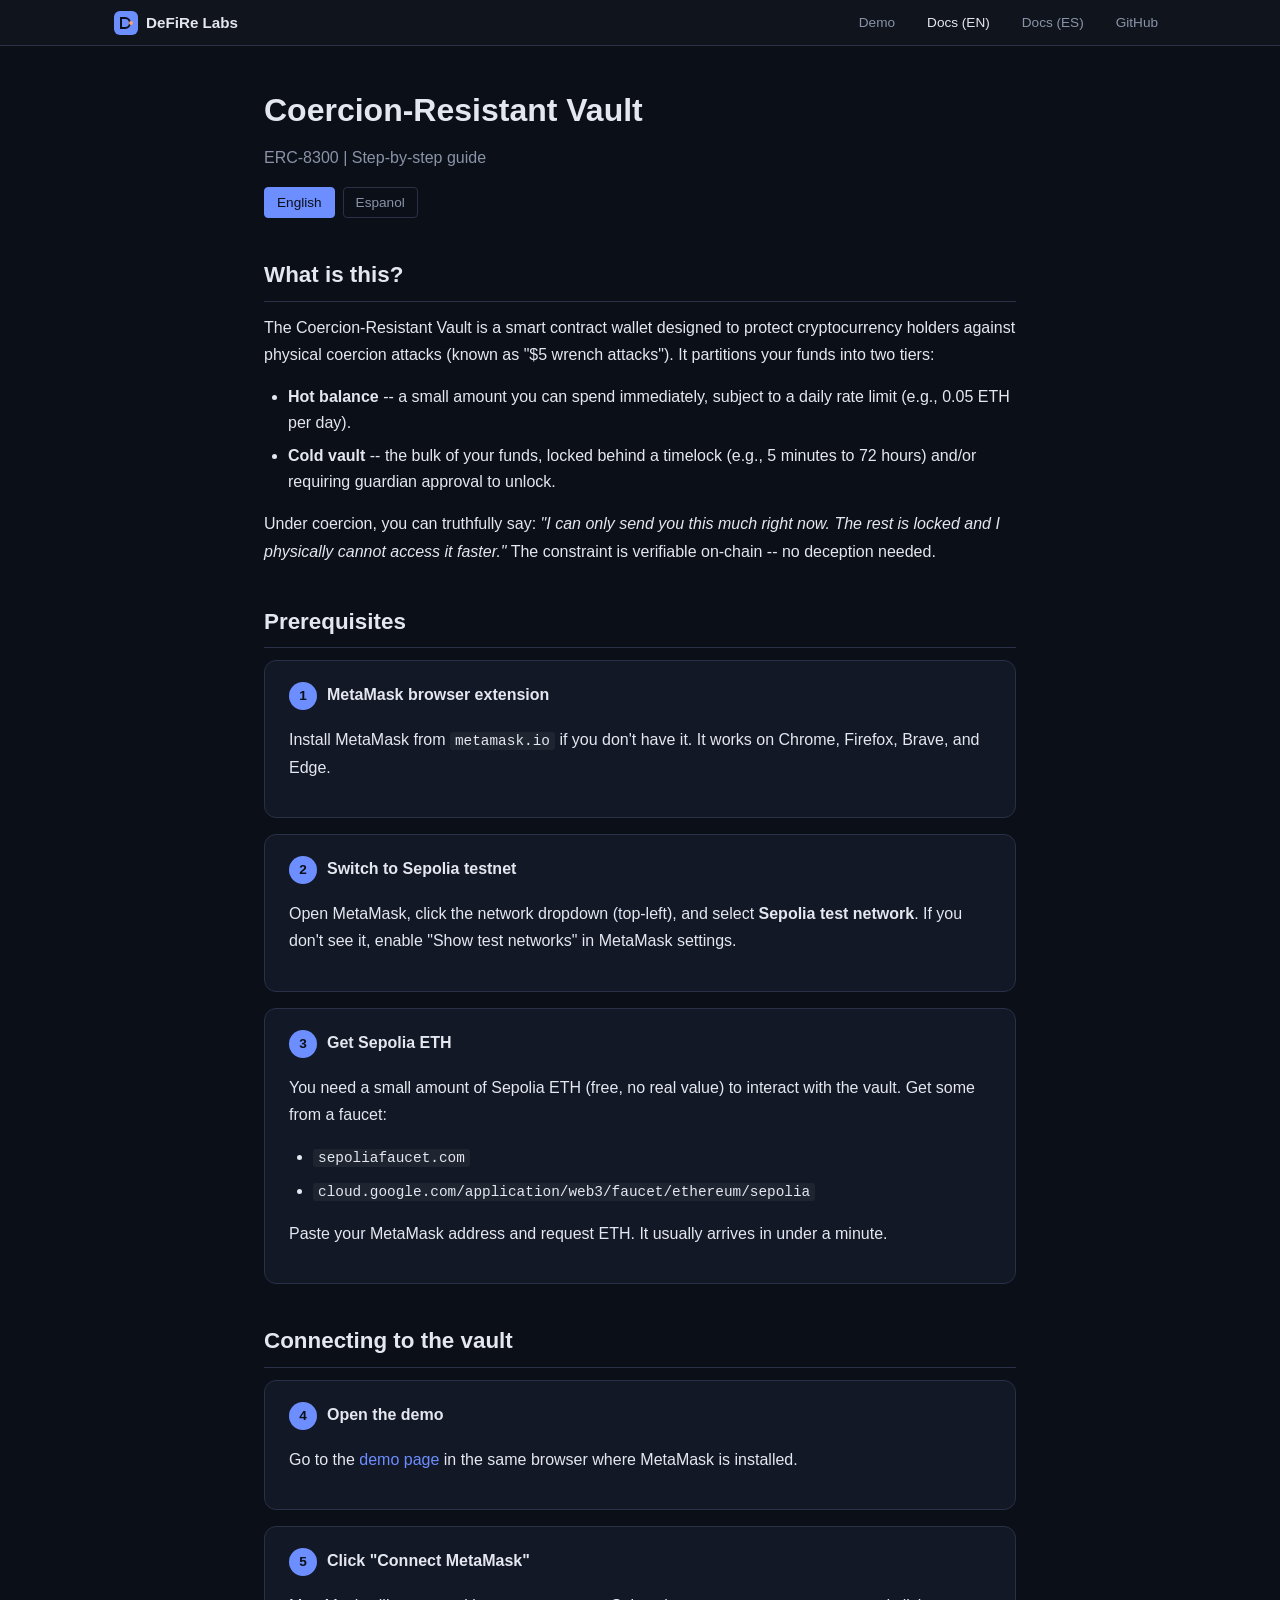
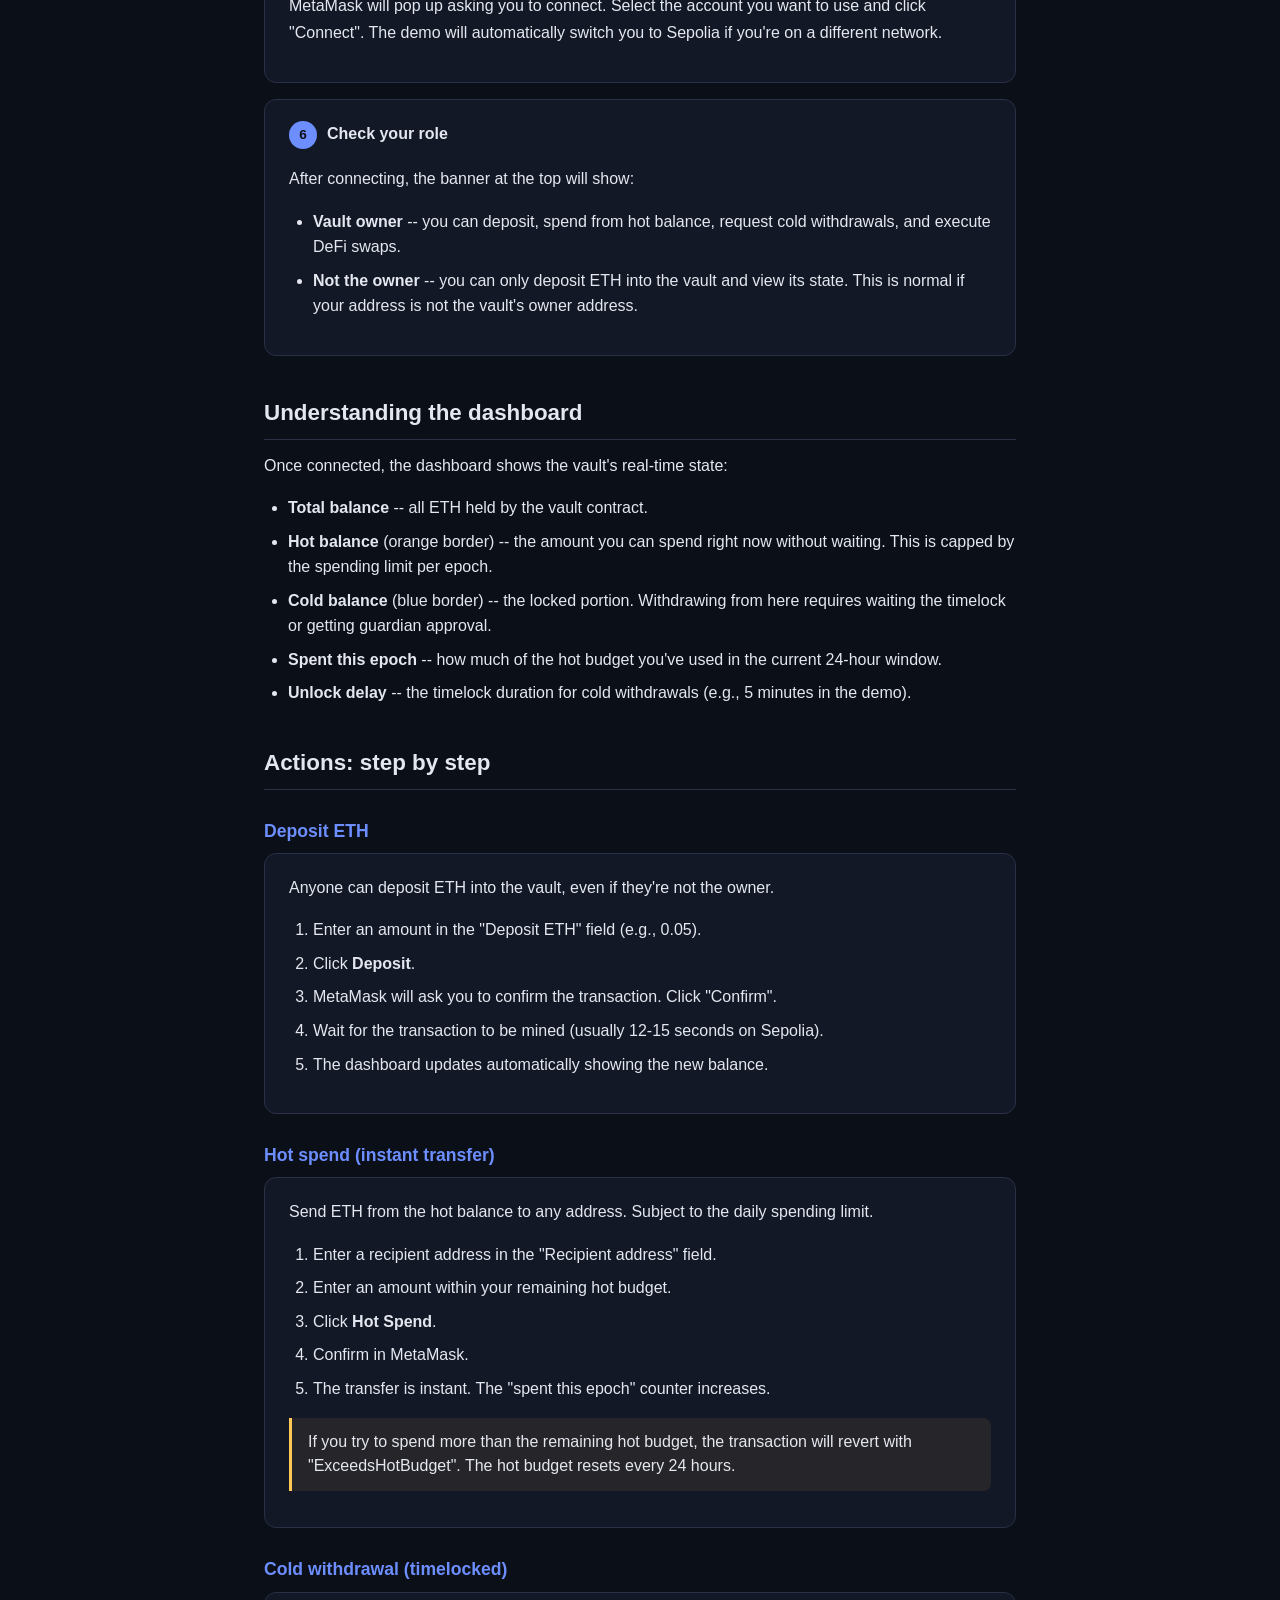
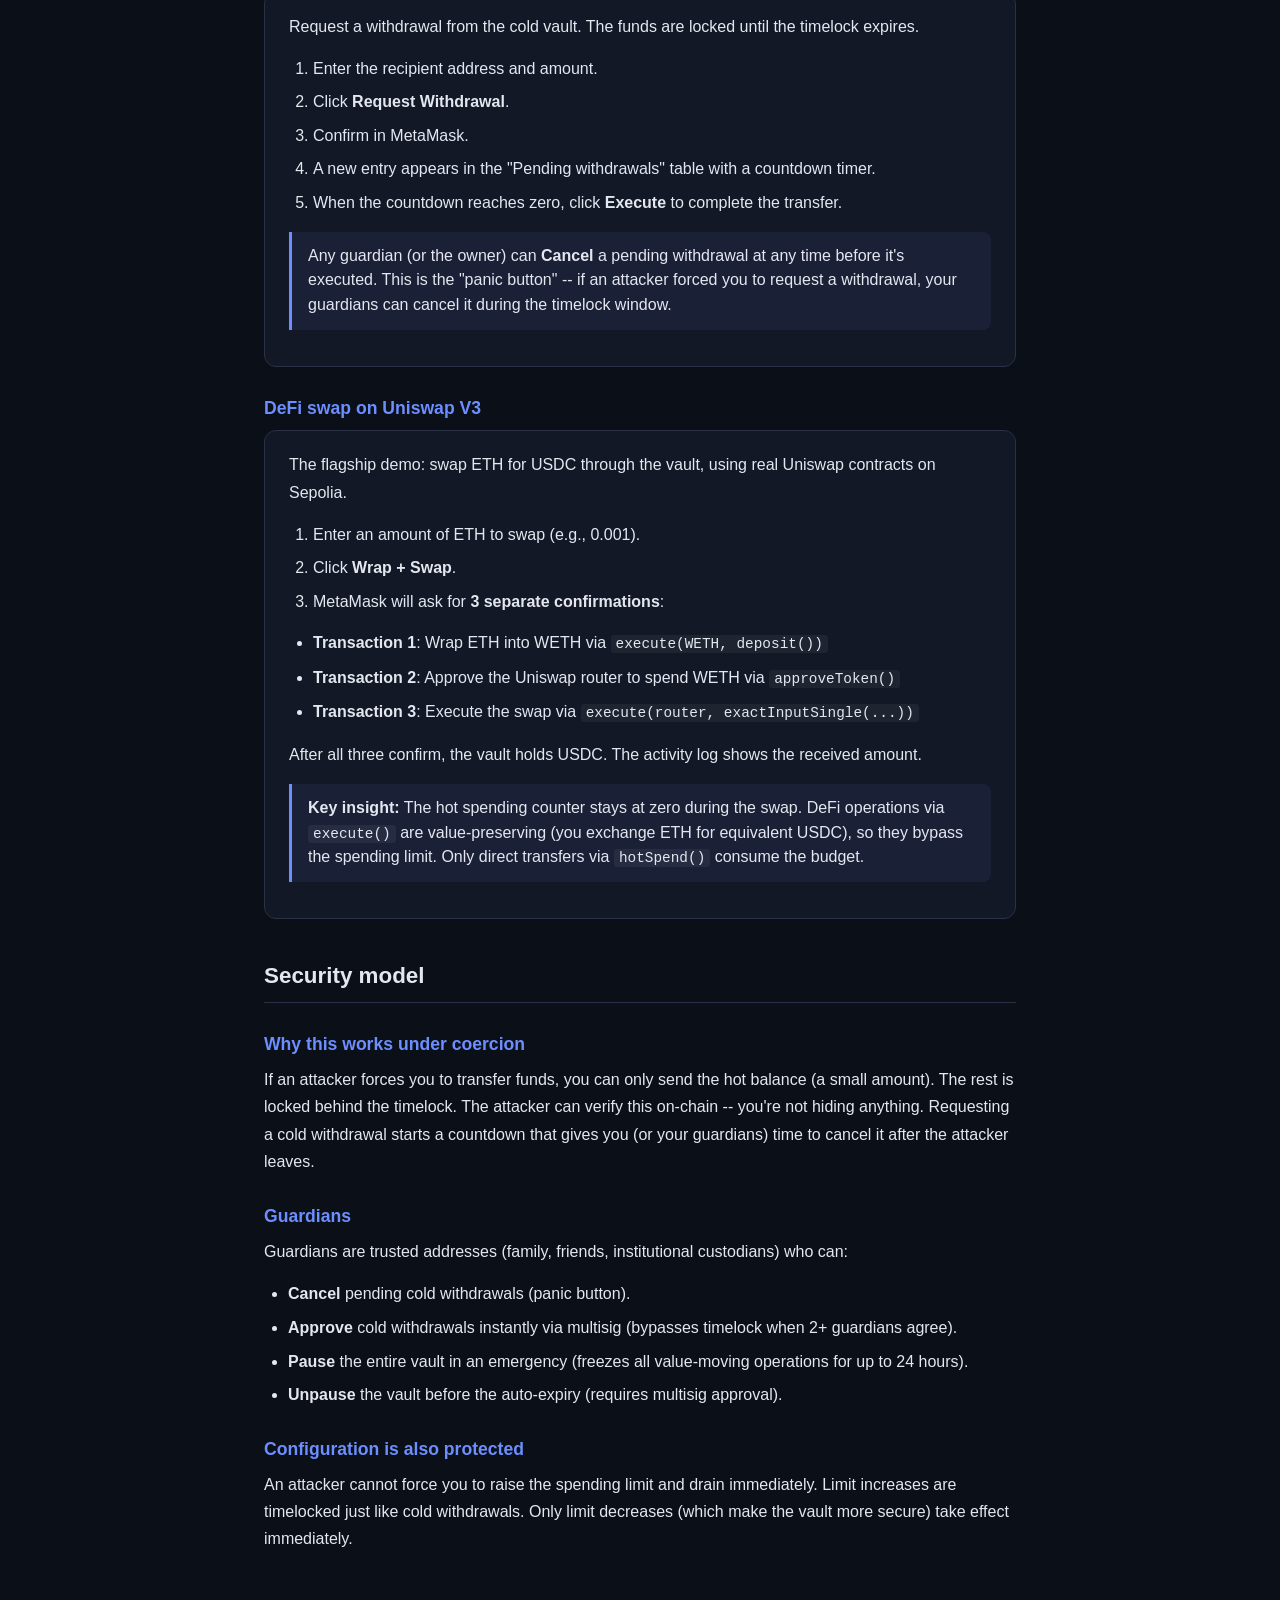
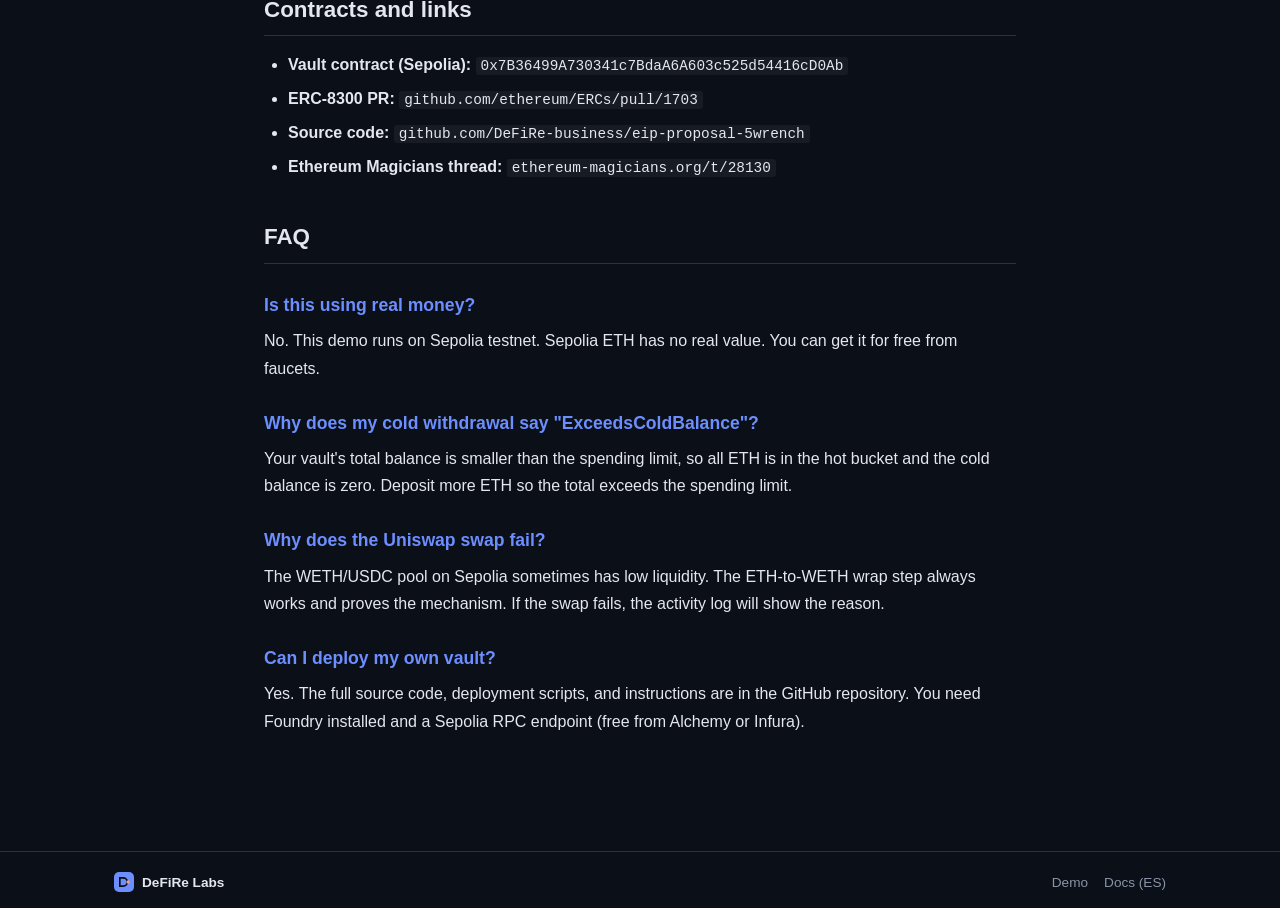
==== demo/docs-en.html @ f51c4701 "feat: add DeFiRe Labs branding + bilingual docs (EN/ES) - DeFiRe Labs topbar with logo and link to d" ====
<!DOCTYPE html>
<html lang="en">
<head>
  <meta charset="UTF-8" />
  <meta name="viewport" content="width=device-width, initial-scale=1.0" />
  <title>Documentation — Coercion-Resistant Vault — DeFiRe Labs</title>
  <link rel="stylesheet" href="styles.css" />
</head>
<body>

  <div class="topbar">
    <div class="container topbar-inner">
      <a href="https://defire.business/" target="_blank" rel="noopener" class="brand">
        <svg width="24" height="24" viewBox="0 0 24 24" fill="none" xmlns="http://www.w3.org/2000/svg">
          <rect width="24" height="24" rx="6" fill="#6c8eff"/>
          <path d="M7 7h4a5 5 0 0 1 0 10H7V7z" stroke="#0b0f17" stroke-width="2" fill="none"/>
          <circle cx="17" cy="12" r="2" fill="#ff9f6b"/>
        </svg>
        <span>DeFiRe Labs</span>
      </a>
      <nav class="topbar-nav">
        <a href="index.html">Demo</a>
        <a href="docs-en.html" style="color: var(--text);">Docs (EN)</a>
        <a href="docs-es.html">Docs (ES)</a>
        <a href="https://github.com/DeFiRe-business/eip-proposal-5wrench" target="_blank" rel="noopener">GitHub</a>
      </nav>
    </div>
  </div>

  <div class="docs-content">

    <h1>Coercion-Resistant Vault</h1>
    <p class="muted">ERC-8300 | Step-by-step guide</p>
    <div class="lang-switch">
      <a href="docs-en.html" class="active">English</a>
      <a href="docs-es.html">Espanol</a>
    </div>

    <h2>What is this?</h2>
    <p>
      The Coercion-Resistant Vault is a smart contract wallet designed to protect
      cryptocurrency holders against physical coercion attacks (known as "$5 wrench
      attacks"). It partitions your funds into two tiers:
    </p>
    <ul>
      <li><strong>Hot balance</strong> -- a small amount you can spend immediately, subject to a daily rate limit (e.g., 0.05 ETH per day).</li>
      <li><strong>Cold vault</strong> -- the bulk of your funds, locked behind a timelock (e.g., 5 minutes to 72 hours) and/or requiring guardian approval to unlock.</li>
    </ul>
    <p>
      Under coercion, you can truthfully say: <em>"I can only send you this much right now.
      The rest is locked and I physically cannot access it faster."</em> The constraint
      is verifiable on-chain -- no deception needed.
    </p>

    <h2>Prerequisites</h2>
    <div class="step">
      <p><span class="step-number">1</span><strong>MetaMask browser extension</strong></p>
      <p>Install MetaMask from <code>metamask.io</code> if you don't have it. It works on Chrome, Firefox, Brave, and Edge.</p>
    </div>
    <div class="step">
      <p><span class="step-number">2</span><strong>Switch to Sepolia testnet</strong></p>
      <p>Open MetaMask, click the network dropdown (top-left), and select <strong>Sepolia test network</strong>. If you don't see it, enable "Show test networks" in MetaMask settings.</p>
    </div>
    <div class="step">
      <p><span class="step-number">3</span><strong>Get Sepolia ETH</strong></p>
      <p>You need a small amount of Sepolia ETH (free, no real value) to interact with the vault. Get some from a faucet:</p>
      <ul>
        <li><code>sepoliafaucet.com</code></li>
        <li><code>cloud.google.com/application/web3/faucet/ethereum/sepolia</code></li>
      </ul>
      <p>Paste your MetaMask address and request ETH. It usually arrives in under a minute.</p>
    </div>

    <h2>Connecting to the vault</h2>
    <div class="step">
      <p><span class="step-number">4</span><strong>Open the demo</strong></p>
      <p>Go to the <a href="index.html">demo page</a> in the same browser where MetaMask is installed.</p>
    </div>
    <div class="step">
      <p><span class="step-number">5</span><strong>Click "Connect MetaMask"</strong></p>
      <p>MetaMask will pop up asking you to connect. Select the account you want to use and click "Connect". The demo will automatically switch you to Sepolia if you're on a different network.</p>
    </div>
    <div class="step">
      <p><span class="step-number">6</span><strong>Check your role</strong></p>
      <p>After connecting, the banner at the top will show:</p>
      <ul>
        <li><strong>Vault owner</strong> -- you can deposit, spend from hot balance, request cold withdrawals, and execute DeFi swaps.</li>
        <li><strong>Not the owner</strong> -- you can only deposit ETH into the vault and view its state. This is normal if your address is not the vault's owner address.</li>
      </ul>
    </div>

    <h2>Understanding the dashboard</h2>
    <p>Once connected, the dashboard shows the vault's real-time state:</p>
    <ul>
      <li><strong>Total balance</strong> -- all ETH held by the vault contract.</li>
      <li><strong>Hot balance</strong> (orange border) -- the amount you can spend right now without waiting. This is capped by the spending limit per epoch.</li>
      <li><strong>Cold balance</strong> (blue border) -- the locked portion. Withdrawing from here requires waiting the timelock or getting guardian approval.</li>
      <li><strong>Spent this epoch</strong> -- how much of the hot budget you've used in the current 24-hour window.</li>
      <li><strong>Unlock delay</strong> -- the timelock duration for cold withdrawals (e.g., 5 minutes in the demo).</li>
    </ul>

    <h2>Actions: step by step</h2>

    <h3>Deposit ETH</h3>
    <div class="step">
      <p>Anyone can deposit ETH into the vault, even if they're not the owner.</p>
      <ol>
        <li>Enter an amount in the "Deposit ETH" field (e.g., 0.05).</li>
        <li>Click <strong>Deposit</strong>.</li>
        <li>MetaMask will ask you to confirm the transaction. Click "Confirm".</li>
        <li>Wait for the transaction to be mined (usually 12-15 seconds on Sepolia).</li>
        <li>The dashboard updates automatically showing the new balance.</li>
      </ol>
    </div>

    <h3>Hot spend (instant transfer)</h3>
    <div class="step">
      <p>Send ETH from the hot balance to any address. Subject to the daily spending limit.</p>
      <ol>
        <li>Enter a recipient address in the "Recipient address" field.</li>
        <li>Enter an amount within your remaining hot budget.</li>
        <li>Click <strong>Hot Spend</strong>.</li>
        <li>Confirm in MetaMask.</li>
        <li>The transfer is instant. The "spent this epoch" counter increases.</li>
      </ol>
      <div class="callout-warn callout">
        If you try to spend more than the remaining hot budget, the transaction will revert with "ExceedsHotBudget". The hot budget resets every 24 hours.
      </div>
    </div>

    <h3>Cold withdrawal (timelocked)</h3>
    <div class="step">
      <p>Request a withdrawal from the cold vault. The funds are locked until the timelock expires.</p>
      <ol>
        <li>Enter the recipient address and amount.</li>
        <li>Click <strong>Request Withdrawal</strong>.</li>
        <li>Confirm in MetaMask.</li>
        <li>A new entry appears in the "Pending withdrawals" table with a countdown timer.</li>
        <li>When the countdown reaches zero, click <strong>Execute</strong> to complete the transfer.</li>
      </ol>
      <div class="callout">
        Any guardian (or the owner) can <strong>Cancel</strong> a pending withdrawal at any time before it's executed. This is the "panic button" -- if an attacker forced you to request a withdrawal, your guardians can cancel it during the timelock window.
      </div>
    </div>

    <h3>DeFi swap on Uniswap V3</h3>
    <div class="step">
      <p>The flagship demo: swap ETH for USDC through the vault, using real Uniswap contracts on Sepolia.</p>
      <ol>
        <li>Enter an amount of ETH to swap (e.g., 0.001).</li>
        <li>Click <strong>Wrap + Swap</strong>.</li>
        <li>MetaMask will ask for <strong>3 separate confirmations</strong>:</li>
      </ol>
      <ul>
        <li><strong>Transaction 1</strong>: Wrap ETH into WETH via <code>execute(WETH, deposit())</code></li>
        <li><strong>Transaction 2</strong>: Approve the Uniswap router to spend WETH via <code>approveToken()</code></li>
        <li><strong>Transaction 3</strong>: Execute the swap via <code>execute(router, exactInputSingle(...))</code></li>
      </ul>
      <p>After all three confirm, the vault holds USDC. The activity log shows the received amount.</p>
      <div class="callout">
        <strong>Key insight:</strong> The hot spending counter stays at zero during the swap. DeFi operations via <code>execute()</code> are value-preserving (you exchange ETH for equivalent USDC), so they bypass the spending limit. Only direct transfers via <code>hotSpend()</code> consume the budget.
      </div>
    </div>

    <h2>Security model</h2>

    <h3>Why this works under coercion</h3>
    <p>
      If an attacker forces you to transfer funds, you can only send the hot balance
      (a small amount). The rest is locked behind the timelock. The attacker can verify
      this on-chain -- you're not hiding anything. Requesting a cold withdrawal starts
      a countdown that gives you (or your guardians) time to cancel it after the
      attacker leaves.
    </p>

    <h3>Guardians</h3>
    <p>
      Guardians are trusted addresses (family, friends, institutional custodians) who can:
    </p>
    <ul>
      <li><strong>Cancel</strong> pending cold withdrawals (panic button).</li>
      <li><strong>Approve</strong> cold withdrawals instantly via multisig (bypasses timelock when 2+ guardians agree).</li>
      <li><strong>Pause</strong> the entire vault in an emergency (freezes all value-moving operations for up to 24 hours).</li>
      <li><strong>Unpause</strong> the vault before the auto-expiry (requires multisig approval).</li>
    </ul>

    <h3>Configuration is also protected</h3>
    <p>
      An attacker cannot force you to raise the spending limit and drain immediately.
      Limit increases are timelocked just like cold withdrawals. Only limit decreases
      (which make the vault more secure) take effect immediately.
    </p>

    <h2>Contracts and links</h2>
    <ul>
      <li><strong>Vault contract (Sepolia):</strong> <code>0x7B36499A730341c7BdaA6A603c525d54416cD0Ab</code></li>
      <li><strong>ERC-8300 PR:</strong> <code>github.com/ethereum/ERCs/pull/1703</code></li>
      <li><strong>Source code:</strong> <code>github.com/DeFiRe-business/eip-proposal-5wrench</code></li>
      <li><strong>Ethereum Magicians thread:</strong> <code>ethereum-magicians.org/t/28130</code></li>
    </ul>

    <h2>FAQ</h2>

    <h3>Is this using real money?</h3>
    <p>No. This demo runs on Sepolia testnet. Sepolia ETH has no real value. You can get it for free from faucets.</p>

    <h3>Why does my cold withdrawal say "ExceedsColdBalance"?</h3>
    <p>Your vault's total balance is smaller than the spending limit, so all ETH is in the hot bucket and the cold balance is zero. Deposit more ETH so the total exceeds the spending limit.</p>

    <h3>Why does the Uniswap swap fail?</h3>
    <p>The WETH/USDC pool on Sepolia sometimes has low liquidity. The ETH-to-WETH wrap step always works and proves the mechanism. If the swap fails, the activity log will show the reason.</p>

    <h3>Can I deploy my own vault?</h3>
    <p>Yes. The full source code, deployment scripts, and instructions are in the GitHub repository. You need Foundry installed and a Sepolia RPC endpoint (free from Alchemy or Infura).</p>

  </div>

  <footer>
    <div class="container footer-inner">
      <div class="footer-left">
        <a href="https://defire.business/" target="_blank" rel="noopener" class="brand brand-footer">
          <svg width="20" height="20" viewBox="0 0 24 24" fill="none" xmlns="http://www.w3.org/2000/svg">
            <rect width="24" height="24" rx="6" fill="#6c8eff"/>
            <path d="M7 7h4a5 5 0 0 1 0 10H7V7z" stroke="#0b0f17" stroke-width="2" fill="none"/>
            <circle cx="17" cy="12" r="2" fill="#ff9f6b"/>
          </svg>
          <span>DeFiRe Labs</span>
        </a>
      </div>
      <div class="footer-right">
        <a href="index.html" class="muted small">Demo</a>
        <a href="docs-es.html" class="muted small">Docs (ES)</a>
      </div>
    </div>
  </footer>

</body>
</html>
---- demo/styles.css ----
/* ══════════════════════════════════════════════ */
/*  Base                                        */
/* ══════════════════════════════════════════════ */

:root {
  --bg:            #0b0f17;
  --bg-card:       #131826;
  --bg-card-hl:    #1a2035;
  --border:        #2a3046;
  --text:          #e4e7ef;
  --text-muted:    #8a93a8;
  --accent:        #6c8eff;
  --accent-hover:  #8aa4ff;
  --hot:           #ff9f6b;
  --cold:          #6bbcff;
  --success:       #3ddc84;
  --danger:        #ff5b5b;
  --warn:          #ffc857;
}

* { box-sizing: border-box; }

body {
  margin: 0;
  font-family: -apple-system, BlinkMacSystemFont, "Segoe UI", Roboto,
               "Helvetica Neue", Arial, sans-serif;
  background: var(--bg);
  color: var(--text);
  line-height: 1.55;
}

.container {
  max-width: 1100px;
  margin: 0 auto;
  padding: 0 24px;
}

h1, h2, h3, h4 { font-weight: 600; margin: 0; }
h1 { font-size: 1.5rem; }
h2 { font-size: 1.2rem; margin-bottom: 16px; }
h3 { font-size: 1.05rem; margin-bottom: 8px; }
h4 { font-size: 0.95rem; margin-bottom: 6px; }

p { margin: 0 0 12px 0; }

a {
  color: var(--accent);
  text-decoration: none;
}
a:hover { color: var(--accent-hover); text-decoration: underline; }

code {
  font-family: "SF Mono", Menlo, Consolas, monospace;
  background: rgba(255,255,255,0.05);
  padding: 1px 5px;
  border-radius: 3px;
  font-size: 0.9em;
}

pre {
  background: rgba(255,255,255,0.03);
  border: 1px solid var(--border);
  border-radius: 8px;
  padding: 16px;
  overflow-x: auto;
  font-size: 0.85rem;
  line-height: 1.5;
}
pre code {
  background: none;
  padding: 0;
}

.muted { color: var(--text-muted); }
.small { font-size: 0.85rem; }

/* ══════════════════════════════════════════════ */
/*  DeFiRe Labs topbar                          */
/* ══════════════════════════════════════════════ */

.topbar {
  background: rgba(255,255,255,0.02);
  border-bottom: 1px solid var(--border);
  padding: 8px 0;
}

.topbar-inner {
  display: flex;
  justify-content: space-between;
  align-items: center;
}

.brand {
  display: flex;
  align-items: center;
  gap: 8px;
  color: var(--text);
  font-weight: 600;
  font-size: 0.95rem;
  text-decoration: none;
}
.brand:hover {
  color: var(--accent);
  text-decoration: none;
}
.brand svg { flex-shrink: 0; }

.brand-footer {
  font-size: 0.85rem;
}

.topbar-nav {
  display: flex;
  gap: 16px;
  align-items: center;
}
.topbar-nav a {
  color: var(--text-muted);
  font-size: 0.85rem;
  text-decoration: none;
  padding: 4px 8px;
  border-radius: 4px;
  transition: all 0.15s ease;
}
.topbar-nav a:hover {
  color: var(--text);
  background: rgba(255,255,255,0.05);
  text-decoration: none;
}

.erc-badge {
  font-size: 0.8rem;
  font-weight: 600;
  color: var(--accent);
  background: rgba(108, 142, 255, 0.1);
  border: 1px solid rgba(108, 142, 255, 0.3);
  padding: 4px 10px;
  border-radius: 20px;
  letter-spacing: 0.03em;
}

/* ══════════════════════════════════════════════ */
/*  Header                                      */
/* ══════════════════════════════════════════════ */

header {
  border-bottom: 1px solid var(--border);
  padding: 20px 0 24px;
  margin-bottom: 24px;
}

.header-row {
  display: flex;
  justify-content: space-between;
  align-items: center;
  margin-bottom: 4px;
  gap: 16px;
  flex-wrap: wrap;
}

.header-right {
  display: flex;
  gap: 12px;
  align-items: center;
}

.subtitle {
  color: var(--text-muted);
  font-size: 0.95rem;
  max-width: 680px;
  margin: 0;
}

/* ══════════════════════════════════════════════ */
/*  Cards                                       */
/* ══════════════════════════════════════════════ */

.card {
  background: var(--bg-card);
  border: 1px solid var(--border);
  border-radius: 12px;
  padding: 20px;
  margin-bottom: 20px;
}

.card-highlight {
  border-color: var(--accent);
  background: linear-gradient(180deg, var(--bg-card-hl) 0%, var(--bg-card) 100%);
}

/* ══════════════════════════════════════════════ */
/*  Grid                                        */
/* ══════════════════════════════════════════════ */

.grid {
  display: grid;
  gap: 20px;
  margin-bottom: 20px;
}
.grid-2 { grid-template-columns: repeat(2, 1fr); }
.grid-3 { grid-template-columns: repeat(3, 1fr); }

@media (max-width: 720px) {
  .grid-2, .grid-3 { grid-template-columns: 1fr; }
}

/* ══════════════════════════════════════════════ */
/*  Stats                                       */
/* ══════════════════════════════════════════════ */

.stat {
  padding: 16px;
  background: rgba(255,255,255,0.02);
  border: 1px solid var(--border);
  border-radius: 8px;
}
.stat-hot  { border-left: 3px solid var(--hot);  }
.stat-cold { border-left: 3px solid var(--cold); }

.stat-label {
  font-size: 0.8rem;
  color: var(--text-muted);
  text-transform: uppercase;
  letter-spacing: 0.05em;
  margin-bottom: 4px;
}
.stat-value {
  font-size: 1.6rem;
  font-weight: 700;
  font-variant-numeric: tabular-nums;
}
.stat-sub {
  font-size: 0.85rem;
  color: var(--text-muted);
  margin-top: 4px;
}

/* ══════════════════════════════════════════════ */
/*  Meta grid                                   */
/* ══════════════════════════════════════════════ */

.meta-grid {
  margin-top: 20px;
  padding-top: 16px;
  border-top: 1px solid var(--border);
  display: grid;
  grid-template-columns: 1fr 1fr;
  gap: 8px 20px;
  font-size: 0.9rem;
}
.meta-label {
  color: var(--text-muted);
  margin-right: 8px;
}
@media (max-width: 720px) {
  .meta-grid { grid-template-columns: 1fr; }
}

/* ══════════════════════════════════════════════ */
/*  Inputs & buttons                            */
/* ══════════════════════════════════════════════ */

.input-row {
  display: flex;
  gap: 8px;
  margin-bottom: 8px;
}
.input-row input[type="number"] { max-width: 160px; }

input[type="text"], input[type="number"] {
  flex: 1;
  padding: 10px 12px;
  background: var(--bg);
  border: 1px solid var(--border);
  border-radius: 6px;
  color: var(--text);
  font-family: inherit;
  font-size: 0.95rem;
}
input:focus {
  outline: none;
  border-color: var(--accent);
}

button {
  padding: 10px 16px;
  border: 1px solid var(--border);
  background: var(--bg-card);
  color: var(--text);
  border-radius: 6px;
  cursor: pointer;
  font-family: inherit;
  font-size: 0.95rem;
  transition: all 0.15s ease;
}
button:hover:not(:disabled) {
  border-color: var(--accent);
  color: var(--accent);
}
button:disabled {
  opacity: 0.5;
  cursor: not-allowed;
}
button.primary {
  background: var(--accent);
  border-color: var(--accent);
  color: #0b0f17;
  font-weight: 600;
}
button.primary:hover:not(:disabled) {
  background: var(--accent-hover);
  border-color: var(--accent-hover);
  color: #0b0f17;
}
button.danger {
  border-color: var(--danger);
  color: var(--danger);
}
button.ghost {
  background: transparent;
  border-color: transparent;
  color: var(--text-muted);
}
button.ghost:hover { color: var(--text); }
button.small { padding: 4px 10px; font-size: 0.85rem; }

/* ══════════════════════════════════════════════ */
/*  Pending withdrawals list                    */
/* ══════════════════════════════════════════════ */

.pending-item {
  display: grid;
  grid-template-columns: auto 1fr auto;
  gap: 12px;
  padding: 12px;
  background: rgba(255,255,255,0.02);
  border: 1px solid var(--border);
  border-radius: 6px;
  margin-bottom: 8px;
  align-items: center;
}
.pending-item-id {
  font-weight: 600;
  font-family: "SF Mono", Menlo, Consolas, monospace;
}
.pending-item-info {
  font-size: 0.9rem;
  color: var(--text-muted);
}
.pending-item-info strong { color: var(--text); }
.pending-item-actions {
  display: flex;
  gap: 6px;
}
.unlock-ready { color: var(--success); font-weight: 600; }
.unlock-waiting { color: var(--warn); }

/* ══════════════════════════════════════════════ */
/*  Activity log                                */
/* ══════════════════════════════════════════════ */

.log-header {
  display: flex;
  justify-content: space-between;
  align-items: center;
  margin-bottom: 12px;
}
.log-header h3 { margin: 0; }

#log {
  font-family: "SF Mono", Menlo, Consolas, monospace;
  font-size: 0.85rem;
  max-height: 320px;
  overflow-y: auto;
  background: var(--bg);
  border: 1px solid var(--border);
  border-radius: 6px;
  padding: 12px;
}
.log-entry {
  padding: 4px 0;
  border-bottom: 1px solid rgba(255,255,255,0.04);
}
.log-entry:last-child { border-bottom: none; }
.log-time { color: var(--text-muted); margin-right: 8px; }
.log-success { color: var(--success); }
.log-error   { color: var(--danger); }
.log-info    { color: var(--accent); }
.log-event   { color: var(--hot); }

/* ══════════════════════════════════════════════ */
/*  Footer                                      */
/* ══════════════════════════════════════════════ */

footer {
  margin-top: 40px;
  padding: 20px 0;
  border-top: 1px solid var(--border);
}

.footer-inner {
  display: flex;
  justify-content: space-between;
  align-items: center;
  flex-wrap: wrap;
  gap: 12px;
}
.footer-left {
  display: flex;
  align-items: center;
  gap: 16px;
  flex-wrap: wrap;
}
.footer-right {
  display: flex;
  gap: 16px;
  align-items: center;
}
.footer-right a:hover { text-decoration: underline; }

/* ══════════════════════════════════════════════ */
/*  Toast / feedback                            */
/* ══════════════════════════════════════════════ */

.toast {
  position: fixed;
  bottom: 24px;
  right: 24px;
  background: var(--bg-card);
  border: 1px solid var(--border);
  border-radius: 8px;
  padding: 12px 16px;
  font-size: 0.9rem;
  max-width: 360px;
  box-shadow: 0 8px 24px rgba(0,0,0,0.5);
  z-index: 1000;
  animation: slideIn 0.2s ease-out;
}
.toast-success { border-color: var(--success); }
.toast-error   { border-color: var(--danger); }

@keyframes slideIn {
  from { transform: translateX(24px); opacity: 0; }
  to   { transform: translateX(0); opacity: 1; }
}

/* ══════════════════════════════════════════════ */
/*  Docs pages                                  */
/* ══════════════════════════════════════════════ */

.docs-content {
  max-width: 800px;
  margin: 0 auto;
  padding: 0 24px 60px;
}

.docs-content h1 {
  font-size: 2rem;
  margin-bottom: 8px;
  margin-top: 40px;
}

.docs-content h2 {
  font-size: 1.4rem;
  margin-top: 40px;
  margin-bottom: 12px;
  padding-bottom: 8px;
  border-bottom: 1px solid var(--border);
}

.docs-content h3 {
  font-size: 1.1rem;
  margin-top: 28px;
  margin-bottom: 8px;
  color: var(--accent);
}

.docs-content p {
  line-height: 1.7;
  margin-bottom: 16px;
}

.docs-content ul, .docs-content ol {
  padding-left: 24px;
  margin-bottom: 16px;
}

.docs-content li {
  margin-bottom: 8px;
  line-height: 1.6;
}

.docs-content .step {
  background: var(--bg-card);
  border: 1px solid var(--border);
  border-radius: 12px;
  padding: 20px 24px;
  margin-bottom: 16px;
}

.docs-content .step-number {
  display: inline-block;
  background: var(--accent);
  color: var(--bg);
  font-weight: 700;
  font-size: 0.85rem;
  width: 28px;
  height: 28px;
  line-height: 28px;
  text-align: center;
  border-radius: 50%;
  margin-right: 10px;
}

.docs-content .callout {
  background: rgba(108, 142, 255, 0.08);
  border-left: 3px solid var(--accent);
  padding: 12px 16px;
  border-radius: 0 8px 8px 0;
  margin-bottom: 16px;
}

.docs-content .callout-warn {
  background: rgba(255, 200, 87, 0.08);
  border-left-color: var(--warn);
}

.docs-content .callout-danger {
  background: rgba(255, 91, 91, 0.08);
  border-left-color: var(--danger);
}

.lang-switch {
  display: flex;
  gap: 8px;
  margin-top: 8px;
}
.lang-switch a {
  padding: 4px 12px;
  border: 1px solid var(--border);
  border-radius: 4px;
  font-size: 0.85rem;
  color: var(--text-muted);
}
.lang-switch a:hover { color: var(--text); text-decoration: none; border-color: var(--accent); }
.lang-switch a.active {
  background: var(--accent);
  color: var(--bg);
  border-color: var(--accent);
}

@media (max-width: 720px) {
  .topbar-nav { gap: 8px; }
  .topbar-nav a { padding: 4px 4px; font-size: 0.8rem; }
  .footer-inner { flex-direction: column; align-items: flex-start; }
}
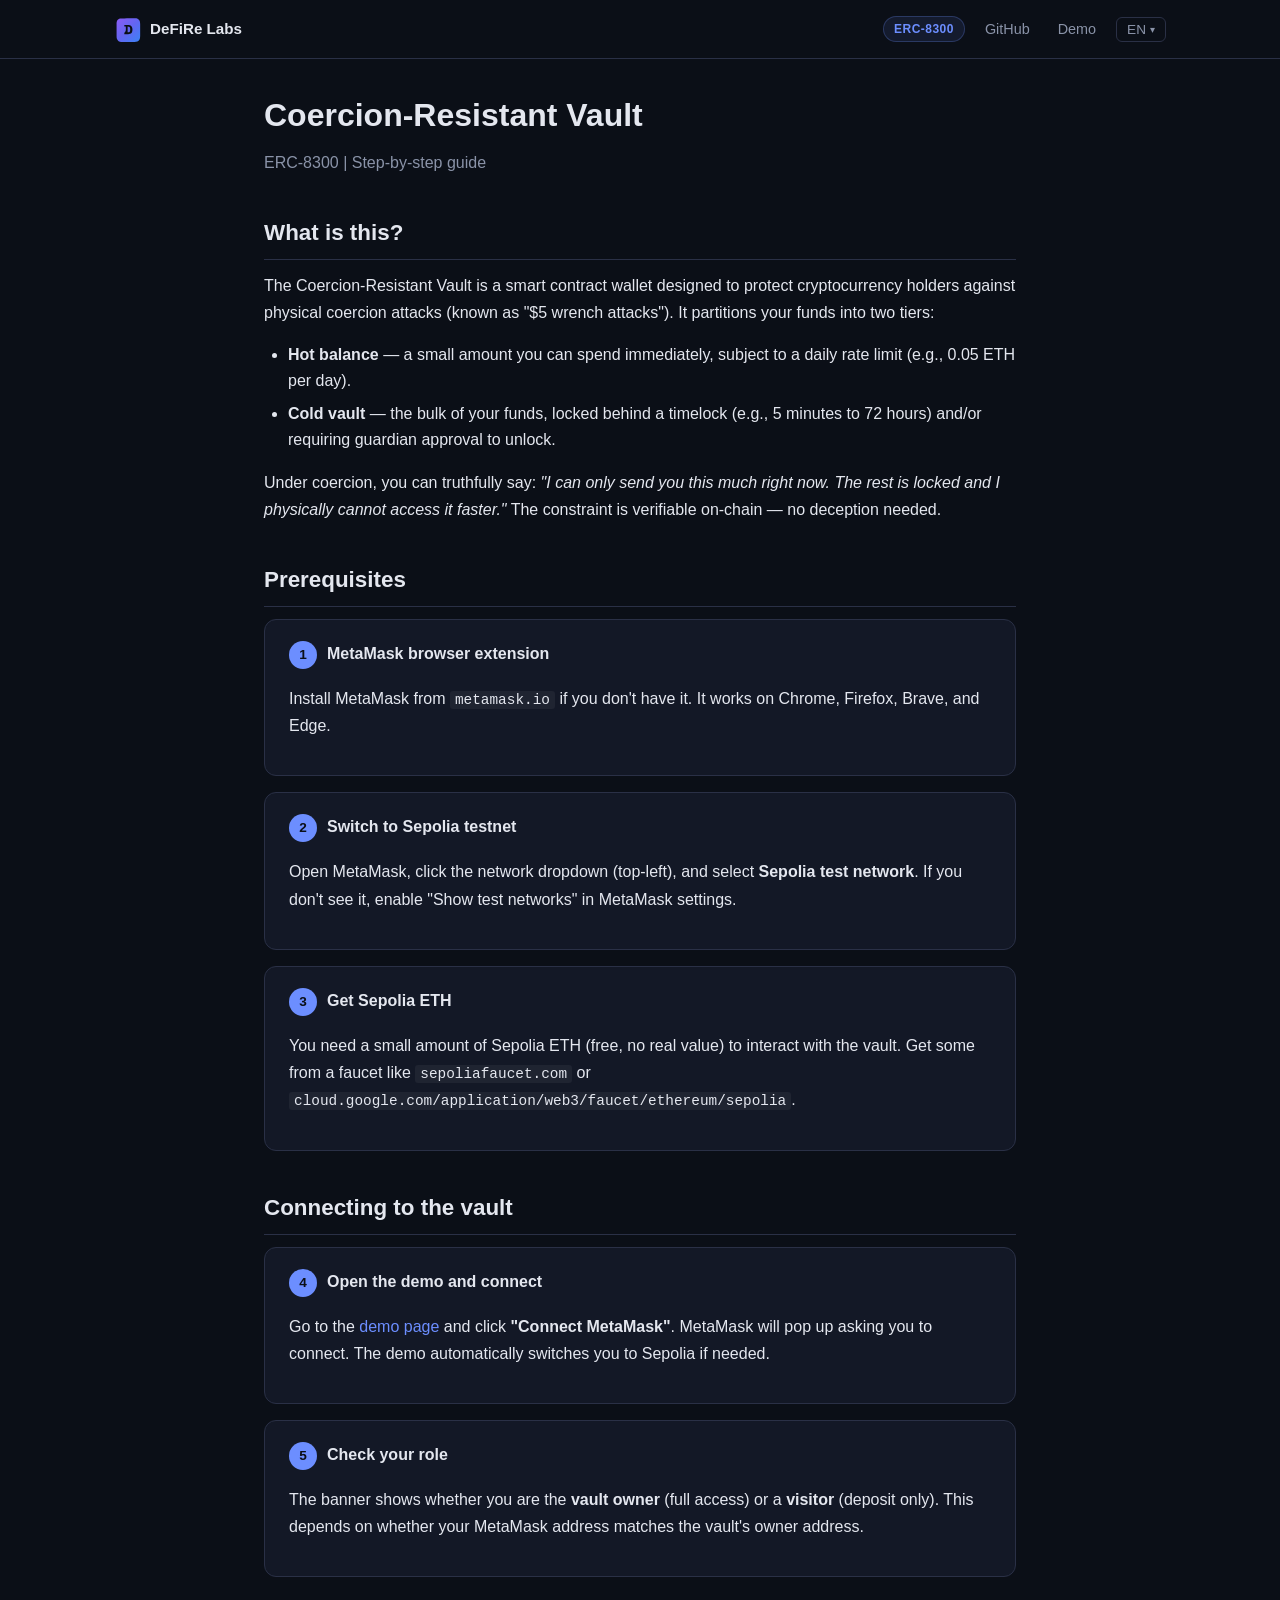
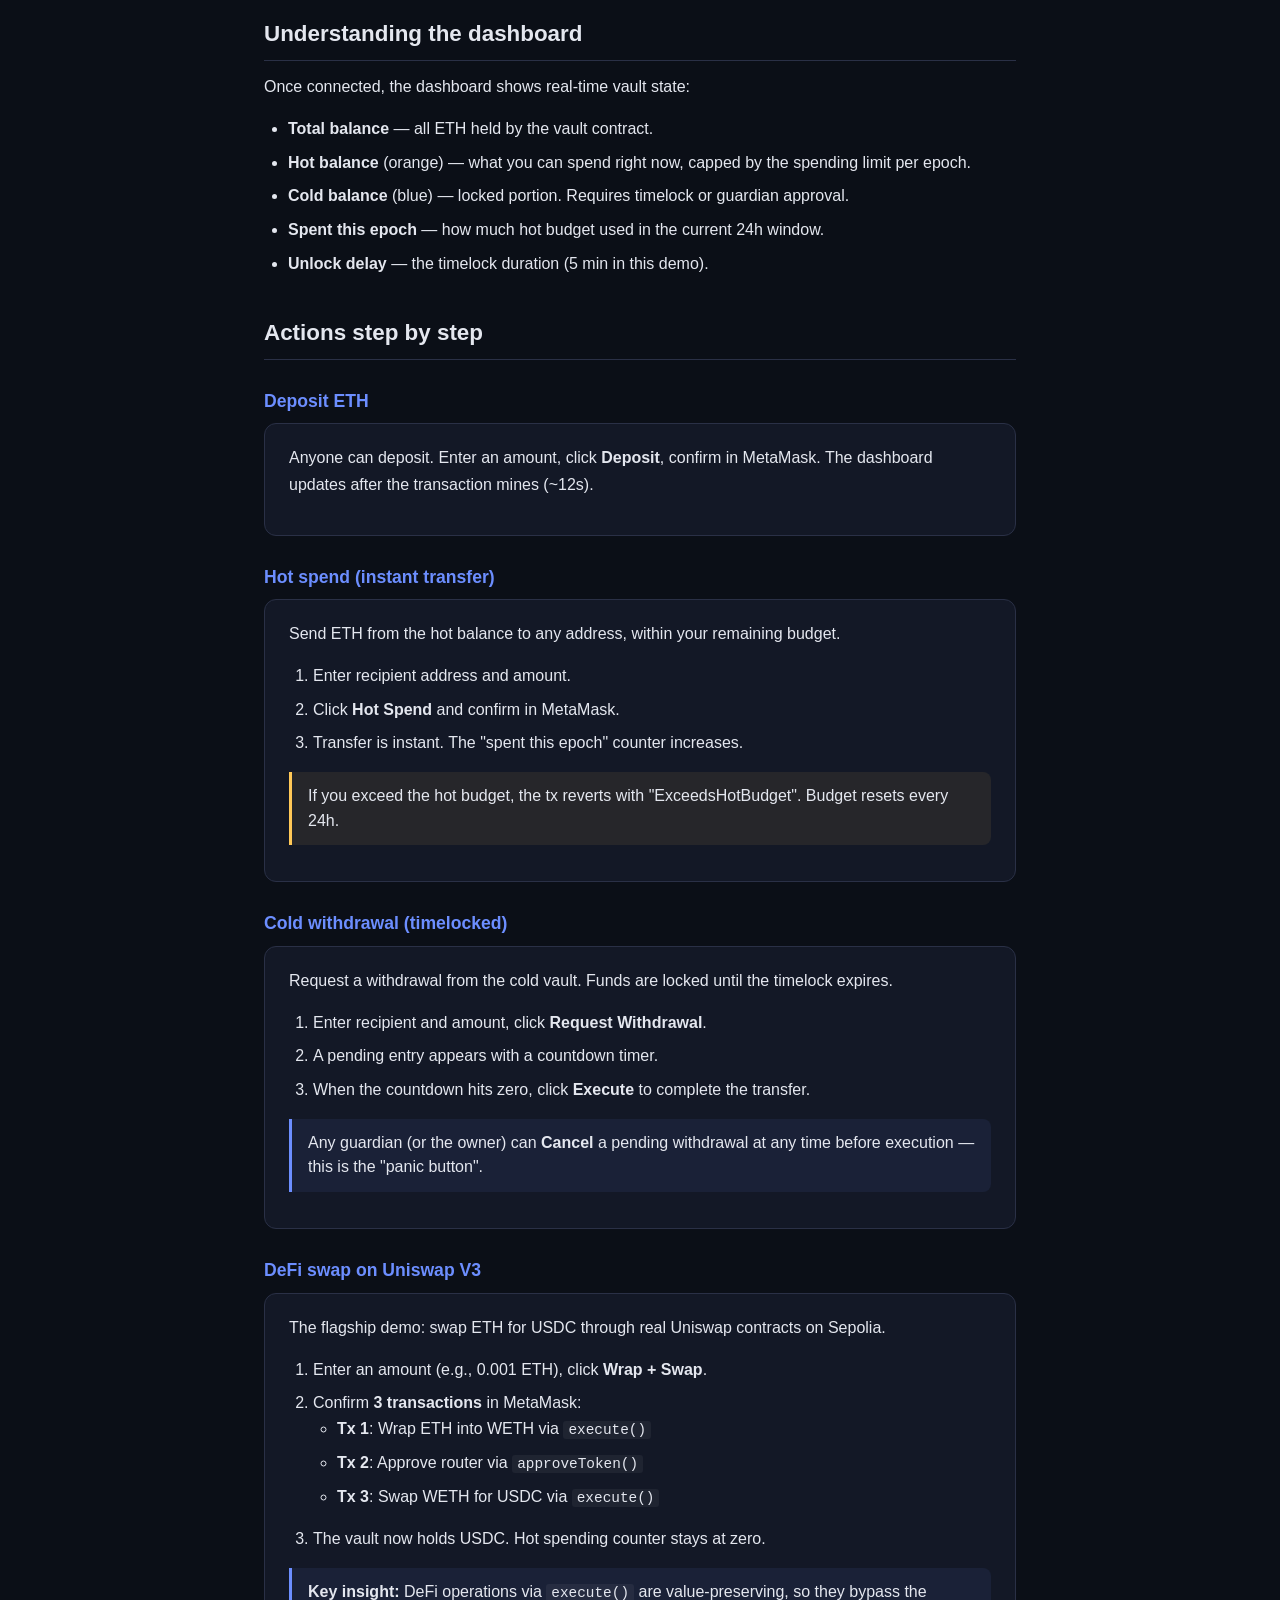
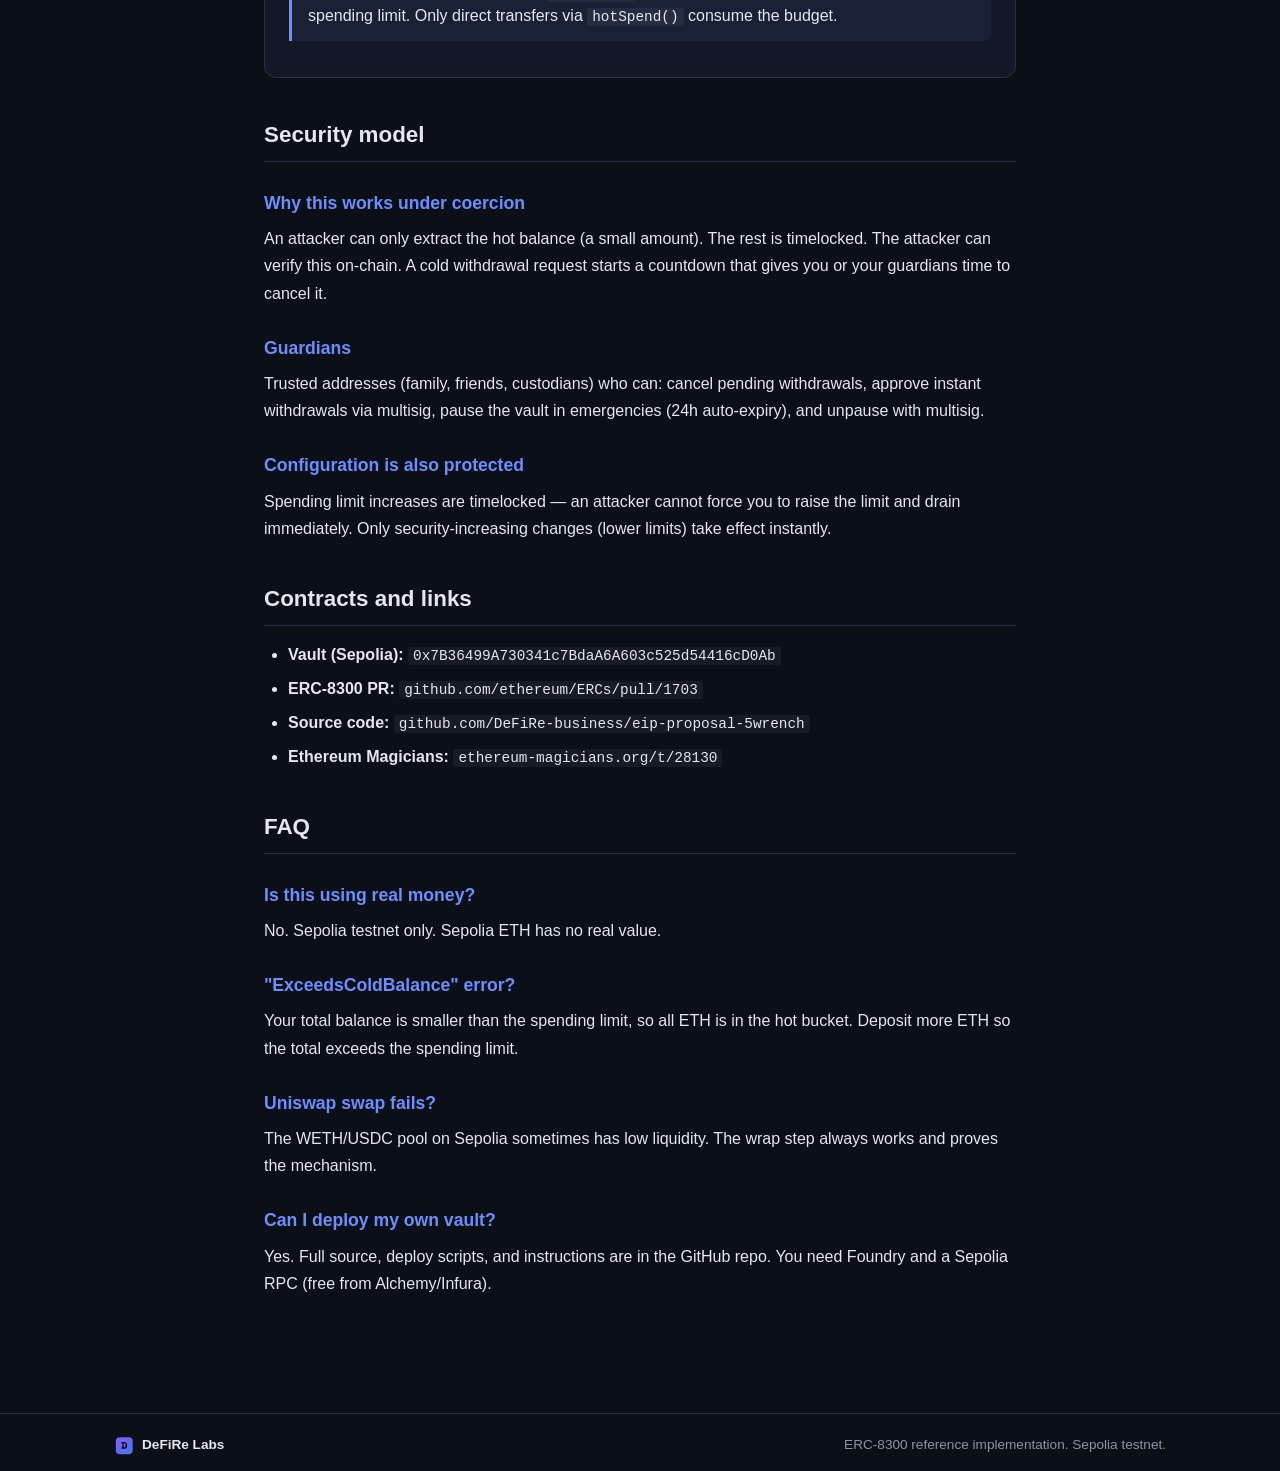
==== commit 937cd352: "feat: unified header with DeFiRe Labs logo, language dropdown, bilingual docs - Real DeFiRe Labs SVG" ====
--- a/demo/docs-en.html
+++ b/demo/docs-en.html
@@ -8,33 +8,35 @@
 </head>
 <body>
 
-  <div class="topbar">
-    <div class="container topbar-inner">
+  <header>
+    <div class="container header-row">
       <a href="https://defire.business/" target="_blank" rel="noopener" class="brand">
-        <svg width="24" height="24" viewBox="0 0 24 24" fill="none" xmlns="http://www.w3.org/2000/svg">
-          <rect width="24" height="24" rx="6" fill="#6c8eff"/>
-          <path d="M7 7h4a5 5 0 0 1 0 10H7V7z" stroke="#0b0f17" stroke-width="2" fill="none"/>
-          <circle cx="17" cy="12" r="2" fill="#ff9f6b"/>
+        <svg width="28" height="28" viewBox="0 0 76 76" fill="none" xmlns="http://www.w3.org/2000/svg">
+          <defs><linearGradient id="dg" x1="0%" y1="0%" x2="100%" y2="100%"><stop offset="0%" stop-color="#8B5CF6"/><stop offset="50%" stop-color="#6366F1"/><stop offset="100%" stop-color="#3B82F6"/></linearGradient></defs>
+          <path fill="url(#dg)" d="M16,9.57C16,9.57,54,9,54,9c3.78.01,7.63-.22,10.98,1.85C70.6,14.33,70.97,19.06,71,25v31c-.06,4.7-.49,10.22-4.22,13.57-3.85,3.45-9.93,3.42-14.78,3.43H22c-4.26-.06-7.52-.22-10.87-3.28C7.37,66.29,7.06,62.76,7,58V25c.04-7.86,1.03-12.3,9-15.43ZM28,52c4.57,0,14.28.81,17.87-1.74,5.97-4.24,5.72-18.5-.91-22.09C41.69,26.41,32.06,27,28,27v4h4c0,5.91,1.79,13.73-4,17v4ZM37,31c1.93.23,3.91.27,5.33,1.74,2.28,2.16,2.4,11.27,0,13.27-1.42,1.09-3.69.95-5.33,1V31Z"/>
         </svg>
         <span>DeFiRe Labs</span>
       </a>
-      <nav class="topbar-nav">
-        <a href="index.html">Demo</a>
-        <a href="docs-en.html" style="color: var(--text);">Docs (EN)</a>
-        <a href="docs-es.html">Docs (ES)</a>
-        <a href="https://github.com/DeFiRe-business/eip-proposal-5wrench" target="_blank" rel="noopener">GitHub</a>
-      </nav>
+
+      <div class="header-center">
+        <span class="erc-badge">ERC-8300</span>
+        <a href="https://github.com/DeFiRe-business/eip-proposal-5wrench" target="_blank" rel="noopener" class="nav-link">GitHub</a>
+        <a href="index.html" class="nav-link">Demo</a>
+        <div class="lang-dropdown">
+          <button id="lang-btn" class="lang-toggle" type="button">EN <span class="caret">&#9662;</span></button>
+          <div class="lang-menu" id="lang-menu">
+            <button data-lang="en" class="lang-option active">English</button>
+            <button data-lang="es" class="lang-option">Espanol</button>
+          </div>
+        </div>
+      </div>
     </div>
-  </div>
+  </header>
 
   <div class="docs-content">
 
     <h1>Coercion-Resistant Vault</h1>
     <p class="muted">ERC-8300 | Step-by-step guide</p>
-    <div class="lang-switch">
-      <a href="docs-en.html" class="active">English</a>
-      <a href="docs-es.html">Espanol</a>
-    </div>
 
     <h2>What is this?</h2>
     <p>
@@ -43,13 +45,13 @@
       attacks"). It partitions your funds into two tiers:
     </p>
     <ul>
-      <li><strong>Hot balance</strong> -- a small amount you can spend immediately, subject to a daily rate limit (e.g., 0.05 ETH per day).</li>
-      <li><strong>Cold vault</strong> -- the bulk of your funds, locked behind a timelock (e.g., 5 minutes to 72 hours) and/or requiring guardian approval to unlock.</li>
+      <li><strong>Hot balance</strong> — a small amount you can spend immediately, subject to a daily rate limit (e.g., 0.05 ETH per day).</li>
+      <li><strong>Cold vault</strong> — the bulk of your funds, locked behind a timelock (e.g., 5 minutes to 72 hours) and/or requiring guardian approval to unlock.</li>
     </ul>
     <p>
       Under coercion, you can truthfully say: <em>"I can only send you this much right now.
       The rest is locked and I physically cannot access it faster."</em> The constraint
-      is verifiable on-chain -- no deception needed.
+      is verifiable on-chain — no deception needed.
     </p>
 
     <h2>Prerequisites</h2>
@@ -63,176 +65,135 @@
     </div>
     <div class="step">
       <p><span class="step-number">3</span><strong>Get Sepolia ETH</strong></p>
-      <p>You need a small amount of Sepolia ETH (free, no real value) to interact with the vault. Get some from a faucet:</p>
-      <ul>
-        <li><code>sepoliafaucet.com</code></li>
-        <li><code>cloud.google.com/application/web3/faucet/ethereum/sepolia</code></li>
-      </ul>
-      <p>Paste your MetaMask address and request ETH. It usually arrives in under a minute.</p>
+      <p>You need a small amount of Sepolia ETH (free, no real value) to interact with the vault. Get some from a faucet like <code>sepoliafaucet.com</code> or <code>cloud.google.com/application/web3/faucet/ethereum/sepolia</code>.</p>
     </div>
 
     <h2>Connecting to the vault</h2>
     <div class="step">
-      <p><span class="step-number">4</span><strong>Open the demo</strong></p>
-      <p>Go to the <a href="index.html">demo page</a> in the same browser where MetaMask is installed.</p>
+      <p><span class="step-number">4</span><strong>Open the demo and connect</strong></p>
+      <p>Go to the <a href="index.html">demo page</a> and click <strong>"Connect MetaMask"</strong>. MetaMask will pop up asking you to connect. The demo automatically switches you to Sepolia if needed.</p>
     </div>
     <div class="step">
-      <p><span class="step-number">5</span><strong>Click "Connect MetaMask"</strong></p>
-      <p>MetaMask will pop up asking you to connect. Select the account you want to use and click "Connect". The demo will automatically switch you to Sepolia if you're on a different network.</p>
-    </div>
-    <div class="step">
-      <p><span class="step-number">6</span><strong>Check your role</strong></p>
-      <p>After connecting, the banner at the top will show:</p>
-      <ul>
-        <li><strong>Vault owner</strong> -- you can deposit, spend from hot balance, request cold withdrawals, and execute DeFi swaps.</li>
-        <li><strong>Not the owner</strong> -- you can only deposit ETH into the vault and view its state. This is normal if your address is not the vault's owner address.</li>
-      </ul>
+      <p><span class="step-number">5</span><strong>Check your role</strong></p>
+      <p>The banner shows whether you are the <strong>vault owner</strong> (full access) or a <strong>visitor</strong> (deposit only). This depends on whether your MetaMask address matches the vault's owner address.</p>
     </div>
 
     <h2>Understanding the dashboard</h2>
-    <p>Once connected, the dashboard shows the vault's real-time state:</p>
+    <p>Once connected, the dashboard shows real-time vault state:</p>
     <ul>
-      <li><strong>Total balance</strong> -- all ETH held by the vault contract.</li>
-      <li><strong>Hot balance</strong> (orange border) -- the amount you can spend right now without waiting. This is capped by the spending limit per epoch.</li>
-      <li><strong>Cold balance</strong> (blue border) -- the locked portion. Withdrawing from here requires waiting the timelock or getting guardian approval.</li>
-      <li><strong>Spent this epoch</strong> -- how much of the hot budget you've used in the current 24-hour window.</li>
-      <li><strong>Unlock delay</strong> -- the timelock duration for cold withdrawals (e.g., 5 minutes in the demo).</li>
+      <li><strong>Total balance</strong> — all ETH held by the vault contract.</li>
+      <li><strong>Hot balance</strong> (orange) — what you can spend right now, capped by the spending limit per epoch.</li>
+      <li><strong>Cold balance</strong> (blue) — locked portion. Requires timelock or guardian approval.</li>
+      <li><strong>Spent this epoch</strong> — how much hot budget used in the current 24h window.</li>
+      <li><strong>Unlock delay</strong> — the timelock duration (5 min in this demo).</li>
     </ul>
 
-    <h2>Actions: step by step</h2>
+    <h2>Actions step by step</h2>
 
     <h3>Deposit ETH</h3>
     <div class="step">
-      <p>Anyone can deposit ETH into the vault, even if they're not the owner.</p>
-      <ol>
-        <li>Enter an amount in the "Deposit ETH" field (e.g., 0.05).</li>
-        <li>Click <strong>Deposit</strong>.</li>
-        <li>MetaMask will ask you to confirm the transaction. Click "Confirm".</li>
-        <li>Wait for the transaction to be mined (usually 12-15 seconds on Sepolia).</li>
-        <li>The dashboard updates automatically showing the new balance.</li>
-      </ol>
+      <p>Anyone can deposit. Enter an amount, click <strong>Deposit</strong>, confirm in MetaMask. The dashboard updates after the transaction mines (~12s).</p>
     </div>
 
     <h3>Hot spend (instant transfer)</h3>
     <div class="step">
-      <p>Send ETH from the hot balance to any address. Subject to the daily spending limit.</p>
+      <p>Send ETH from the hot balance to any address, within your remaining budget.</p>
       <ol>
-        <li>Enter a recipient address in the "Recipient address" field.</li>
-        <li>Enter an amount within your remaining hot budget.</li>
-        <li>Click <strong>Hot Spend</strong>.</li>
-        <li>Confirm in MetaMask.</li>
-        <li>The transfer is instant. The "spent this epoch" counter increases.</li>
+        <li>Enter recipient address and amount.</li>
+        <li>Click <strong>Hot Spend</strong> and confirm in MetaMask.</li>
+        <li>Transfer is instant. The "spent this epoch" counter increases.</li>
       </ol>
-      <div class="callout-warn callout">
-        If you try to spend more than the remaining hot budget, the transaction will revert with "ExceedsHotBudget". The hot budget resets every 24 hours.
-      </div>
+      <div class="callout callout-warn">If you exceed the hot budget, the tx reverts with "ExceedsHotBudget". Budget resets every 24h.</div>
     </div>
 
     <h3>Cold withdrawal (timelocked)</h3>
     <div class="step">
-      <p>Request a withdrawal from the cold vault. The funds are locked until the timelock expires.</p>
+      <p>Request a withdrawal from the cold vault. Funds are locked until the timelock expires.</p>
       <ol>
-        <li>Enter the recipient address and amount.</li>
-        <li>Click <strong>Request Withdrawal</strong>.</li>
-        <li>Confirm in MetaMask.</li>
-        <li>A new entry appears in the "Pending withdrawals" table with a countdown timer.</li>
-        <li>When the countdown reaches zero, click <strong>Execute</strong> to complete the transfer.</li>
+        <li>Enter recipient and amount, click <strong>Request Withdrawal</strong>.</li>
+        <li>A pending entry appears with a countdown timer.</li>
+        <li>When the countdown hits zero, click <strong>Execute</strong> to complete the transfer.</li>
       </ol>
-      <div class="callout">
-        Any guardian (or the owner) can <strong>Cancel</strong> a pending withdrawal at any time before it's executed. This is the "panic button" -- if an attacker forced you to request a withdrawal, your guardians can cancel it during the timelock window.
-      </div>
+      <div class="callout">Any guardian (or the owner) can <strong>Cancel</strong> a pending withdrawal at any time before execution — this is the "panic button".</div>
     </div>
 
     <h3>DeFi swap on Uniswap V3</h3>
     <div class="step">
-      <p>The flagship demo: swap ETH for USDC through the vault, using real Uniswap contracts on Sepolia.</p>
+      <p>The flagship demo: swap ETH for USDC through real Uniswap contracts on Sepolia.</p>
       <ol>
-        <li>Enter an amount of ETH to swap (e.g., 0.001).</li>
-        <li>Click <strong>Wrap + Swap</strong>.</li>
-        <li>MetaMask will ask for <strong>3 separate confirmations</strong>:</li>
+        <li>Enter an amount (e.g., 0.001 ETH), click <strong>Wrap + Swap</strong>.</li>
+        <li>Confirm <strong>3 transactions</strong> in MetaMask:
+          <ul>
+            <li><strong>Tx 1</strong>: Wrap ETH into WETH via <code>execute()</code></li>
+            <li><strong>Tx 2</strong>: Approve router via <code>approveToken()</code></li>
+            <li><strong>Tx 3</strong>: Swap WETH for USDC via <code>execute()</code></li>
+          </ul>
+        </li>
+        <li>The vault now holds USDC. Hot spending counter stays at zero.</li>
       </ol>
-      <ul>
-        <li><strong>Transaction 1</strong>: Wrap ETH into WETH via <code>execute(WETH, deposit())</code></li>
-        <li><strong>Transaction 2</strong>: Approve the Uniswap router to spend WETH via <code>approveToken()</code></li>
-        <li><strong>Transaction 3</strong>: Execute the swap via <code>execute(router, exactInputSingle(...))</code></li>
-      </ul>
-      <p>After all three confirm, the vault holds USDC. The activity log shows the received amount.</p>
-      <div class="callout">
-        <strong>Key insight:</strong> The hot spending counter stays at zero during the swap. DeFi operations via <code>execute()</code> are value-preserving (you exchange ETH for equivalent USDC), so they bypass the spending limit. Only direct transfers via <code>hotSpend()</code> consume the budget.
-      </div>
+      <div class="callout"><strong>Key insight:</strong> DeFi operations via <code>execute()</code> are value-preserving, so they bypass the spending limit. Only direct transfers via <code>hotSpend()</code> consume the budget.</div>
     </div>
 
     <h2>Security model</h2>
 
     <h3>Why this works under coercion</h3>
-    <p>
-      If an attacker forces you to transfer funds, you can only send the hot balance
-      (a small amount). The rest is locked behind the timelock. The attacker can verify
-      this on-chain -- you're not hiding anything. Requesting a cold withdrawal starts
-      a countdown that gives you (or your guardians) time to cancel it after the
-      attacker leaves.
-    </p>
+    <p>An attacker can only extract the hot balance (a small amount). The rest is timelocked. The attacker can verify this on-chain. A cold withdrawal request starts a countdown that gives you or your guardians time to cancel it.</p>
 
     <h3>Guardians</h3>
-    <p>
-      Guardians are trusted addresses (family, friends, institutional custodians) who can:
-    </p>
-    <ul>
-      <li><strong>Cancel</strong> pending cold withdrawals (panic button).</li>
-      <li><strong>Approve</strong> cold withdrawals instantly via multisig (bypasses timelock when 2+ guardians agree).</li>
-      <li><strong>Pause</strong> the entire vault in an emergency (freezes all value-moving operations for up to 24 hours).</li>
-      <li><strong>Unpause</strong> the vault before the auto-expiry (requires multisig approval).</li>
-    </ul>
+    <p>Trusted addresses (family, friends, custodians) who can: cancel pending withdrawals, approve instant withdrawals via multisig, pause the vault in emergencies (24h auto-expiry), and unpause with multisig.</p>
 
     <h3>Configuration is also protected</h3>
-    <p>
-      An attacker cannot force you to raise the spending limit and drain immediately.
-      Limit increases are timelocked just like cold withdrawals. Only limit decreases
-      (which make the vault more secure) take effect immediately.
-    </p>
+    <p>Spending limit increases are timelocked — an attacker cannot force you to raise the limit and drain immediately. Only security-increasing changes (lower limits) take effect instantly.</p>
 
     <h2>Contracts and links</h2>
     <ul>
-      <li><strong>Vault contract (Sepolia):</strong> <code>0x7B36499A730341c7BdaA6A603c525d54416cD0Ab</code></li>
+      <li><strong>Vault (Sepolia):</strong> <code>0x7B36499A730341c7BdaA6A603c525d54416cD0Ab</code></li>
       <li><strong>ERC-8300 PR:</strong> <code>github.com/ethereum/ERCs/pull/1703</code></li>
       <li><strong>Source code:</strong> <code>github.com/DeFiRe-business/eip-proposal-5wrench</code></li>
-      <li><strong>Ethereum Magicians thread:</strong> <code>ethereum-magicians.org/t/28130</code></li>
+      <li><strong>Ethereum Magicians:</strong> <code>ethereum-magicians.org/t/28130</code></li>
     </ul>
 
     <h2>FAQ</h2>
 
     <h3>Is this using real money?</h3>
-    <p>No. This demo runs on Sepolia testnet. Sepolia ETH has no real value. You can get it for free from faucets.</p>
+    <p>No. Sepolia testnet only. Sepolia ETH has no real value.</p>
 
-    <h3>Why does my cold withdrawal say "ExceedsColdBalance"?</h3>
-    <p>Your vault's total balance is smaller than the spending limit, so all ETH is in the hot bucket and the cold balance is zero. Deposit more ETH so the total exceeds the spending limit.</p>
+    <h3>"ExceedsColdBalance" error?</h3>
+    <p>Your total balance is smaller than the spending limit, so all ETH is in the hot bucket. Deposit more ETH so the total exceeds the spending limit.</p>
 
-    <h3>Why does the Uniswap swap fail?</h3>
-    <p>The WETH/USDC pool on Sepolia sometimes has low liquidity. The ETH-to-WETH wrap step always works and proves the mechanism. If the swap fails, the activity log will show the reason.</p>
+    <h3>Uniswap swap fails?</h3>
+    <p>The WETH/USDC pool on Sepolia sometimes has low liquidity. The wrap step always works and proves the mechanism.</p>
 
     <h3>Can I deploy my own vault?</h3>
-    <p>Yes. The full source code, deployment scripts, and instructions are in the GitHub repository. You need Foundry installed and a Sepolia RPC endpoint (free from Alchemy or Infura).</p>
+    <p>Yes. Full source, deploy scripts, and instructions are in the GitHub repo. You need Foundry and a Sepolia RPC (free from Alchemy/Infura).</p>
 
   </div>
 
   <footer>
     <div class="container footer-inner">
-      <div class="footer-left">
-        <a href="https://defire.business/" target="_blank" rel="noopener" class="brand brand-footer">
-          <svg width="20" height="20" viewBox="0 0 24 24" fill="none" xmlns="http://www.w3.org/2000/svg">
-            <rect width="24" height="24" rx="6" fill="#6c8eff"/>
-            <path d="M7 7h4a5 5 0 0 1 0 10H7V7z" stroke="#0b0f17" stroke-width="2" fill="none"/>
-            <circle cx="17" cy="12" r="2" fill="#ff9f6b"/>
-          </svg>
-          <span>DeFiRe Labs</span>
-        </a>
-      </div>
-      <div class="footer-right">
-        <a href="index.html" class="muted small">Demo</a>
-        <a href="docs-es.html" class="muted small">Docs (ES)</a>
-      </div>
+      <a href="https://defire.business/" target="_blank" rel="noopener" class="brand brand-sm">
+        <svg width="20" height="20" viewBox="0 0 76 76" fill="none" xmlns="http://www.w3.org/2000/svg">
+          <defs><linearGradient id="dg2" x1="0%" y1="0%" x2="100%" y2="100%"><stop offset="0%" stop-color="#8B5CF6"/><stop offset="50%" stop-color="#6366F1"/><stop offset="100%" stop-color="#3B82F6"/></linearGradient></defs>
+          <path fill="url(#dg2)" d="M16,9.57C16,9.57,54,9,54,9c3.78.01,7.63-.22,10.98,1.85C70.6,14.33,70.97,19.06,71,25v31c-.06,4.7-.49,10.22-4.22,13.57-3.85,3.45-9.93,3.42-14.78,3.43H22c-4.26-.06-7.52-.22-10.87-3.28C7.37,66.29,7.06,62.76,7,58V25c.04-7.86,1.03-12.3,9-15.43ZM28,52c4.57,0,14.28.81,17.87-1.74,5.97-4.24,5.72-18.5-.91-22.09C41.69,26.41,32.06,27,28,27v4h4c0,5.91,1.79,13.73-4,17v4ZM37,31c1.93.23,3.91.27,5.33,1.74,2.28,2.16,2.4,11.27,0,13.27-1.42,1.09-3.69.95-5.33,1V31Z"/>
+        </svg>
+        <span>DeFiRe Labs</span>
+      </a>
+      <span class="muted small">ERC-8300 reference implementation. Sepolia testnet.</span>
     </div>
   </footer>
 
+  <script>
+    const langBtn = document.getElementById('lang-btn');
+    const langMenu = document.getElementById('lang-menu');
+    langBtn.addEventListener('click', (e) => { e.stopPropagation(); langMenu.classList.toggle('open'); });
+    document.addEventListener('click', () => langMenu.classList.remove('open'));
+    langMenu.querySelectorAll('.lang-option').forEach(o => {
+      o.addEventListener('click', () => {
+        const lang = o.dataset.lang;
+        localStorage.setItem('vault-lang', lang);
+        window.location.href = lang === 'es' ? 'docs-es.html' : 'docs-en.html';
+      });
+    });
+  </script>
 </body>
 </html>
--- a/demo/styles.css
+++ b/demo/styles.css
@@ -39,14 +39,10 @@
 h1 { font-size: 1.5rem; }
 h2 { font-size: 1.2rem; margin-bottom: 16px; }
 h3 { font-size: 1.05rem; margin-bottom: 8px; }
-h4 { font-size: 0.95rem; margin-bottom: 6px; }
 
 p { margin: 0 0 12px 0; }
 
-a {
-  color: var(--accent);
-  text-decoration: none;
-}
+a { color: var(--accent); text-decoration: none; }
 a:hover { color: var(--accent-hover); text-decoration: underline; }
 
 code {
@@ -66,30 +62,29 @@
   font-size: 0.85rem;
   line-height: 1.5;
 }
-pre code {
-  background: none;
-  padding: 0;
-}
+pre code { background: none; padding: 0; }
 
 .muted { color: var(--text-muted); }
 .small { font-size: 0.85rem; }
 
 /* ══════════════════════════════════════════════ */
-/*  DeFiRe Labs topbar                          */
-/* ══════════════════════════════════════════════ */
-
-.topbar {
-  background: rgba(255,255,255,0.02);
+/*  Header — single unified bar                 */
+/* ══════════════════════════════════════════════ */
+
+header {
   border-bottom: 1px solid var(--border);
-  padding: 8px 0;
-}
-
-.topbar-inner {
+  padding: 14px 0;
+  margin-bottom: 24px;
+}
+
+.header-row {
   display: flex;
-  justify-content: space-between;
   align-items: center;
-}
-
+  gap: 16px;
+  flex-wrap: wrap;
+}
+
+/* DeFiRe Labs brand — left */
 .brand {
   display: flex;
   align-items: center;
@@ -98,72 +93,111 @@
   font-weight: 600;
   font-size: 0.95rem;
   text-decoration: none;
-}
-.brand:hover {
-  color: var(--accent);
-  text-decoration: none;
-}
+  margin-right: auto;
+}
+.brand:hover { color: var(--accent); text-decoration: none; }
 .brand svg { flex-shrink: 0; }
-
-.brand-footer {
-  font-size: 0.85rem;
-}
-
-.topbar-nav {
+.brand-sm { font-size: 0.85rem; }
+
+/* Center nav cluster */
+.header-center {
   display: flex;
-  gap: 16px;
   align-items: center;
-}
-.topbar-nav a {
-  color: var(--text-muted);
-  font-size: 0.85rem;
-  text-decoration: none;
-  padding: 4px 8px;
-  border-radius: 4px;
-  transition: all 0.15s ease;
-}
-.topbar-nav a:hover {
-  color: var(--text);
-  background: rgba(255,255,255,0.05);
-  text-decoration: none;
+  gap: 12px;
 }
 
 .erc-badge {
-  font-size: 0.8rem;
+  font-size: 0.75rem;
   font-weight: 600;
   color: var(--accent);
   background: rgba(108, 142, 255, 0.1);
-  border: 1px solid rgba(108, 142, 255, 0.3);
+  border: 1px solid rgba(108, 142, 255, 0.25);
+  padding: 3px 10px;
+  border-radius: 20px;
+  letter-spacing: 0.04em;
+  white-space: nowrap;
+}
+
+.nav-link {
+  color: var(--text-muted);
+  font-size: 0.9rem;
+  padding: 4px 8px;
+  border-radius: 4px;
+  text-decoration: none;
+  transition: all 0.15s ease;
+}
+.nav-link:hover {
+  color: var(--text);
+  background: rgba(255,255,255,0.05);
+  text-decoration: none;
+}
+
+/* Language dropdown */
+.lang-dropdown {
+  position: relative;
+}
+
+.lang-toggle {
+  display: flex;
+  align-items: center;
+  gap: 4px;
   padding: 4px 10px;
-  border-radius: 20px;
-  letter-spacing: 0.03em;
-}
-
-/* ══════════════════════════════════════════════ */
-/*  Header                                      */
-/* ══════════════════════════════════════════════ */
-
-header {
-  border-bottom: 1px solid var(--border);
-  padding: 20px 0 24px;
+  background: transparent;
+  border: 1px solid var(--border);
+  border-radius: 6px;
+  color: var(--text-muted);
+  font-size: 0.85rem;
+  font-weight: 500;
+  cursor: pointer;
+  transition: all 0.15s ease;
+}
+.lang-toggle:hover {
+  border-color: var(--accent);
+  color: var(--text);
+}
+.caret { font-size: 0.65rem; }
+
+.lang-menu {
+  display: none;
+  position: absolute;
+  top: calc(100% + 6px);
+  right: 0;
+  background: var(--bg-card);
+  border: 1px solid var(--border);
+  border-radius: 8px;
+  min-width: 120px;
+  box-shadow: 0 8px 24px rgba(0,0,0,0.4);
+  z-index: 100;
+  overflow: hidden;
+}
+.lang-menu.open { display: block; }
+
+.lang-option {
+  display: block;
+  width: 100%;
+  padding: 8px 14px;
+  background: transparent;
+  border: none;
+  color: var(--text-muted);
+  font-size: 0.9rem;
+  text-align: left;
+  cursor: pointer;
+  transition: background 0.1s;
+}
+.lang-option:hover {
+  background: rgba(255,255,255,0.05);
+  color: var(--text);
+}
+.lang-option.active {
+  color: var(--accent);
+  font-weight: 600;
+}
+
+/* Hero */
+.hero {
   margin-bottom: 24px;
 }
-
-.header-row {
-  display: flex;
-  justify-content: space-between;
-  align-items: center;
-  margin-bottom: 4px;
-  gap: 16px;
-  flex-wrap: wrap;
-}
-
-.header-right {
-  display: flex;
-  gap: 12px;
-  align-items: center;
-}
-
+.hero h1 { font-size: 1.8rem; margin-bottom: 8px; }
 .subtitle {
   color: var(--text-muted);
   font-size: 0.95rem;
@@ -182,21 +216,13 @@
   padding: 20px;
   margin-bottom: 20px;
 }
-
 .card-highlight {
   border-color: var(--accent);
   background: linear-gradient(180deg, var(--bg-card-hl) 0%, var(--bg-card) 100%);
 }
 
-/* ══════════════════════════════════════════════ */
-/*  Grid                                        */
-/* ══════════════════════════════════════════════ */
-
-.grid {
-  display: grid;
-  gap: 20px;
-  margin-bottom: 20px;
-}
+/* Grid */
+.grid { display: grid; gap: 20px; margin-bottom: 20px; }
 .grid-2 { grid-template-columns: repeat(2, 1fr); }
 .grid-3 { grid-template-columns: repeat(3, 1fr); }
 
@@ -204,10 +230,7 @@
   .grid-2, .grid-3 { grid-template-columns: 1fr; }
 }
 
-/* ══════════════════════════════════════════════ */
-/*  Stats                                       */
-/* ══════════════════════════════════════════════ */
-
+/* Stats */
 .stat {
   padding: 16px;
   background: rgba(255,255,255,0.02);
@@ -216,171 +239,64 @@
 }
 .stat-hot  { border-left: 3px solid var(--hot);  }
 .stat-cold { border-left: 3px solid var(--cold); }
-
-.stat-label {
-  font-size: 0.8rem;
-  color: var(--text-muted);
-  text-transform: uppercase;
-  letter-spacing: 0.05em;
-  margin-bottom: 4px;
-}
-.stat-value {
-  font-size: 1.6rem;
-  font-weight: 700;
-  font-variant-numeric: tabular-nums;
-}
-.stat-sub {
-  font-size: 0.85rem;
-  color: var(--text-muted);
-  margin-top: 4px;
-}
-
-/* ══════════════════════════════════════════════ */
-/*  Meta grid                                   */
-/* ══════════════════════════════════════════════ */
-
+.stat-label { font-size: 0.8rem; color: var(--text-muted); text-transform: uppercase; letter-spacing: 0.05em; margin-bottom: 4px; }
+.stat-value { font-size: 1.6rem; font-weight: 700; font-variant-numeric: tabular-nums; }
+.stat-sub { font-size: 0.85rem; color: var(--text-muted); margin-top: 4px; }
+
+/* Meta grid */
 .meta-grid {
-  margin-top: 20px;
-  padding-top: 16px;
-  border-top: 1px solid var(--border);
-  display: grid;
-  grid-template-columns: 1fr 1fr;
-  gap: 8px 20px;
-  font-size: 0.9rem;
-}
-.meta-label {
-  color: var(--text-muted);
-  margin-right: 8px;
-}
-@media (max-width: 720px) {
-  .meta-grid { grid-template-columns: 1fr; }
-}
-
-/* ══════════════════════════════════════════════ */
-/*  Inputs & buttons                            */
-/* ══════════════════════════════════════════════ */
-
-.input-row {
-  display: flex;
-  gap: 8px;
-  margin-bottom: 8px;
-}
+  margin-top: 20px; padding-top: 16px; border-top: 1px solid var(--border);
+  display: grid; grid-template-columns: 1fr 1fr; gap: 8px 20px; font-size: 0.9rem;
+}
+.meta-label { color: var(--text-muted); margin-right: 8px; }
+@media (max-width: 720px) { .meta-grid { grid-template-columns: 1fr; } }
+
+/* Inputs & buttons */
+.input-row { display: flex; gap: 8px; margin-bottom: 8px; }
 .input-row input[type="number"] { max-width: 160px; }
 
 input[type="text"], input[type="number"] {
-  flex: 1;
-  padding: 10px 12px;
-  background: var(--bg);
-  border: 1px solid var(--border);
-  border-radius: 6px;
-  color: var(--text);
-  font-family: inherit;
-  font-size: 0.95rem;
-}
-input:focus {
-  outline: none;
-  border-color: var(--accent);
-}
+  flex: 1; padding: 10px 12px; background: var(--bg); border: 1px solid var(--border);
+  border-radius: 6px; color: var(--text); font-family: inherit; font-size: 0.95rem;
+}
+input:focus { outline: none; border-color: var(--accent); }
 
 button {
-  padding: 10px 16px;
-  border: 1px solid var(--border);
-  background: var(--bg-card);
-  color: var(--text);
-  border-radius: 6px;
-  cursor: pointer;
-  font-family: inherit;
-  font-size: 0.95rem;
-  transition: all 0.15s ease;
-}
-button:hover:not(:disabled) {
-  border-color: var(--accent);
-  color: var(--accent);
-}
-button:disabled {
-  opacity: 0.5;
-  cursor: not-allowed;
-}
-button.primary {
-  background: var(--accent);
-  border-color: var(--accent);
-  color: #0b0f17;
-  font-weight: 600;
-}
-button.primary:hover:not(:disabled) {
-  background: var(--accent-hover);
-  border-color: var(--accent-hover);
-  color: #0b0f17;
-}
-button.danger {
-  border-color: var(--danger);
-  color: var(--danger);
-}
-button.ghost {
-  background: transparent;
-  border-color: transparent;
-  color: var(--text-muted);
-}
+  padding: 10px 16px; border: 1px solid var(--border); background: var(--bg-card);
+  color: var(--text); border-radius: 6px; cursor: pointer; font-family: inherit;
+  font-size: 0.95rem; transition: all 0.15s ease;
+}
+button:hover:not(:disabled) { border-color: var(--accent); color: var(--accent); }
+button:disabled { opacity: 0.5; cursor: not-allowed; }
+button.primary { background: var(--accent); border-color: var(--accent); color: #0b0f17; font-weight: 600; }
+button.primary:hover:not(:disabled) { background: var(--accent-hover); border-color: var(--accent-hover); color: #0b0f17; }
+button.danger { border-color: var(--danger); color: var(--danger); }
+button.ghost { background: transparent; border-color: transparent; color: var(--text-muted); }
 button.ghost:hover { color: var(--text); }
 button.small { padding: 4px 10px; font-size: 0.85rem; }
 
-/* ══════════════════════════════════════════════ */
-/*  Pending withdrawals list                    */
-/* ══════════════════════════════════════════════ */
-
+/* Pending withdrawals */
 .pending-item {
-  display: grid;
-  grid-template-columns: auto 1fr auto;
-  gap: 12px;
-  padding: 12px;
-  background: rgba(255,255,255,0.02);
-  border: 1px solid var(--border);
-  border-radius: 6px;
-  margin-bottom: 8px;
-  align-items: center;
-}
-.pending-item-id {
-  font-weight: 600;
-  font-family: "SF Mono", Menlo, Consolas, monospace;
-}
-.pending-item-info {
-  font-size: 0.9rem;
-  color: var(--text-muted);
-}
+  display: grid; grid-template-columns: auto 1fr auto; gap: 12px; padding: 12px;
+  background: rgba(255,255,255,0.02); border: 1px solid var(--border);
+  border-radius: 6px; margin-bottom: 8px; align-items: center;
+}
+.pending-item-id { font-weight: 600; font-family: "SF Mono", Menlo, Consolas, monospace; }
+.pending-item-info { font-size: 0.9rem; color: var(--text-muted); }
 .pending-item-info strong { color: var(--text); }
-.pending-item-actions {
-  display: flex;
-  gap: 6px;
-}
+.pending-item-actions { display: flex; gap: 6px; }
 .unlock-ready { color: var(--success); font-weight: 600; }
 .unlock-waiting { color: var(--warn); }
 
-/* ══════════════════════════════════════════════ */
-/*  Activity log                                */
-/* ══════════════════════════════════════════════ */
-
-.log-header {
-  display: flex;
-  justify-content: space-between;
-  align-items: center;
-  margin-bottom: 12px;
-}
+/* Activity log */
+.log-header { display: flex; justify-content: space-between; align-items: center; margin-bottom: 12px; }
 .log-header h3 { margin: 0; }
-
 #log {
-  font-family: "SF Mono", Menlo, Consolas, monospace;
-  font-size: 0.85rem;
-  max-height: 320px;
-  overflow-y: auto;
-  background: var(--bg);
-  border: 1px solid var(--border);
-  border-radius: 6px;
-  padding: 12px;
-}
-.log-entry {
-  padding: 4px 0;
-  border-bottom: 1px solid rgba(255,255,255,0.04);
-}
+  font-family: "SF Mono", Menlo, Consolas, monospace; font-size: 0.85rem;
+  max-height: 320px; overflow-y: auto; background: var(--bg);
+  border: 1px solid var(--border); border-radius: 6px; padding: 12px;
+}
+.log-entry { padding: 4px 0; border-bottom: 1px solid rgba(255,255,255,0.04); }
 .log-entry:last-child { border-bottom: none; }
 .log-time { color: var(--text-muted); margin-right: 8px; }
 .log-success { color: var(--success); }
@@ -388,57 +304,22 @@
 .log-info    { color: var(--accent); }
 .log-event   { color: var(--hot); }
 
-/* ══════════════════════════════════════════════ */
-/*  Footer                                      */
-/* ══════════════════════════════════════════════ */
-
-footer {
-  margin-top: 40px;
-  padding: 20px 0;
-  border-top: 1px solid var(--border);
-}
-
+/* Footer */
+footer { margin-top: 40px; padding: 20px 0; border-top: 1px solid var(--border); }
 .footer-inner {
-  display: flex;
-  justify-content: space-between;
-  align-items: center;
-  flex-wrap: wrap;
-  gap: 12px;
-}
-.footer-left {
-  display: flex;
-  align-items: center;
-  gap: 16px;
-  flex-wrap: wrap;
-}
-.footer-right {
-  display: flex;
-  gap: 16px;
-  align-items: center;
-}
-.footer-right a:hover { text-decoration: underline; }
-
-/* ══════════════════════════════════════════════ */
-/*  Toast / feedback                            */
-/* ══════════════════════════════════════════════ */
-
+  display: flex; justify-content: space-between; align-items: center;
+  flex-wrap: wrap; gap: 12px;
+}
+
+/* Toast */
 .toast {
-  position: fixed;
-  bottom: 24px;
-  right: 24px;
-  background: var(--bg-card);
-  border: 1px solid var(--border);
-  border-radius: 8px;
-  padding: 12px 16px;
-  font-size: 0.9rem;
-  max-width: 360px;
-  box-shadow: 0 8px 24px rgba(0,0,0,0.5);
-  z-index: 1000;
-  animation: slideIn 0.2s ease-out;
+  position: fixed; bottom: 24px; right: 24px; background: var(--bg-card);
+  border: 1px solid var(--border); border-radius: 8px; padding: 12px 16px;
+  font-size: 0.9rem; max-width: 360px; box-shadow: 0 8px 24px rgba(0,0,0,0.5);
+  z-index: 1000; animation: slideIn 0.2s ease-out;
 }
 .toast-success { border-color: var(--success); }
 .toast-error   { border-color: var(--danger); }
-
 @keyframes slideIn {
   from { transform: translateX(24px); opacity: 0; }
   to   { transform: translateX(0); opacity: 1; }
@@ -453,42 +334,12 @@
   margin: 0 auto;
   padding: 0 24px 60px;
 }
-
-.docs-content h1 {
-  font-size: 2rem;
-  margin-bottom: 8px;
-  margin-top: 40px;
-}
-
-.docs-content h2 {
-  font-size: 1.4rem;
-  margin-top: 40px;
-  margin-bottom: 12px;
-  padding-bottom: 8px;
-  border-bottom: 1px solid var(--border);
-}
-
-.docs-content h3 {
-  font-size: 1.1rem;
-  margin-top: 28px;
-  margin-bottom: 8px;
-  color: var(--accent);
-}
-
-.docs-content p {
-  line-height: 1.7;
-  margin-bottom: 16px;
-}
-
-.docs-content ul, .docs-content ol {
-  padding-left: 24px;
-  margin-bottom: 16px;
-}
-
-.docs-content li {
-  margin-bottom: 8px;
-  line-height: 1.6;
-}
+.docs-content h1 { font-size: 2rem; margin-bottom: 8px; margin-top: 32px; }
+.docs-content h2 { font-size: 1.4rem; margin-top: 40px; margin-bottom: 12px; padding-bottom: 8px; border-bottom: 1px solid var(--border); }
+.docs-content h3 { font-size: 1.1rem; margin-top: 28px; margin-bottom: 8px; color: var(--accent); }
+.docs-content p { line-height: 1.7; margin-bottom: 16px; }
+.docs-content ul, .docs-content ol { padding-left: 24px; margin-bottom: 16px; }
+.docs-content li { margin-bottom: 8px; line-height: 1.6; }
 
 .docs-content .step {
   background: var(--bg-card);
@@ -497,60 +348,28 @@
   padding: 20px 24px;
   margin-bottom: 16px;
 }
-
 .docs-content .step-number {
-  display: inline-block;
-  background: var(--accent);
-  color: var(--bg);
-  font-weight: 700;
-  font-size: 0.85rem;
-  width: 28px;
-  height: 28px;
-  line-height: 28px;
-  text-align: center;
-  border-radius: 50%;
-  margin-right: 10px;
-}
-
+  display: inline-block; background: var(--accent); color: var(--bg);
+  font-weight: 700; font-size: 0.85rem; width: 28px; height: 28px;
+  line-height: 28px; text-align: center; border-radius: 50%; margin-right: 10px;
+}
 .docs-content .callout {
   background: rgba(108, 142, 255, 0.08);
   border-left: 3px solid var(--accent);
-  padding: 12px 16px;
-  border-radius: 0 8px 8px 0;
-  margin-bottom: 16px;
-}
-
+  padding: 12px 16px; border-radius: 0 8px 8px 0; margin-bottom: 16px;
+}
 .docs-content .callout-warn {
   background: rgba(255, 200, 87, 0.08);
   border-left-color: var(--warn);
 }
 
-.docs-content .callout-danger {
-  background: rgba(255, 91, 91, 0.08);
-  border-left-color: var(--danger);
-}
-
-.lang-switch {
-  display: flex;
-  gap: 8px;
-  margin-top: 8px;
-}
-.lang-switch a {
-  padding: 4px 12px;
-  border: 1px solid var(--border);
-  border-radius: 4px;
-  font-size: 0.85rem;
-  color: var(--text-muted);
-}
-.lang-switch a:hover { color: var(--text); text-decoration: none; border-color: var(--accent); }
-.lang-switch a.active {
-  background: var(--accent);
-  color: var(--bg);
-  border-color: var(--accent);
-}
+/* ══════════════════════════════════════════════ */
+/*  Responsive                                  */
+/* ══════════════════════════════════════════════ */
 
 @media (max-width: 720px) {
-  .topbar-nav { gap: 8px; }
-  .topbar-nav a { padding: 4px 4px; font-size: 0.8rem; }
+  .header-row { gap: 10px; }
+  .header-center { gap: 8px; }
+  .erc-badge { display: none; }
   .footer-inner { flex-direction: column; align-items: flex-start; }
 }
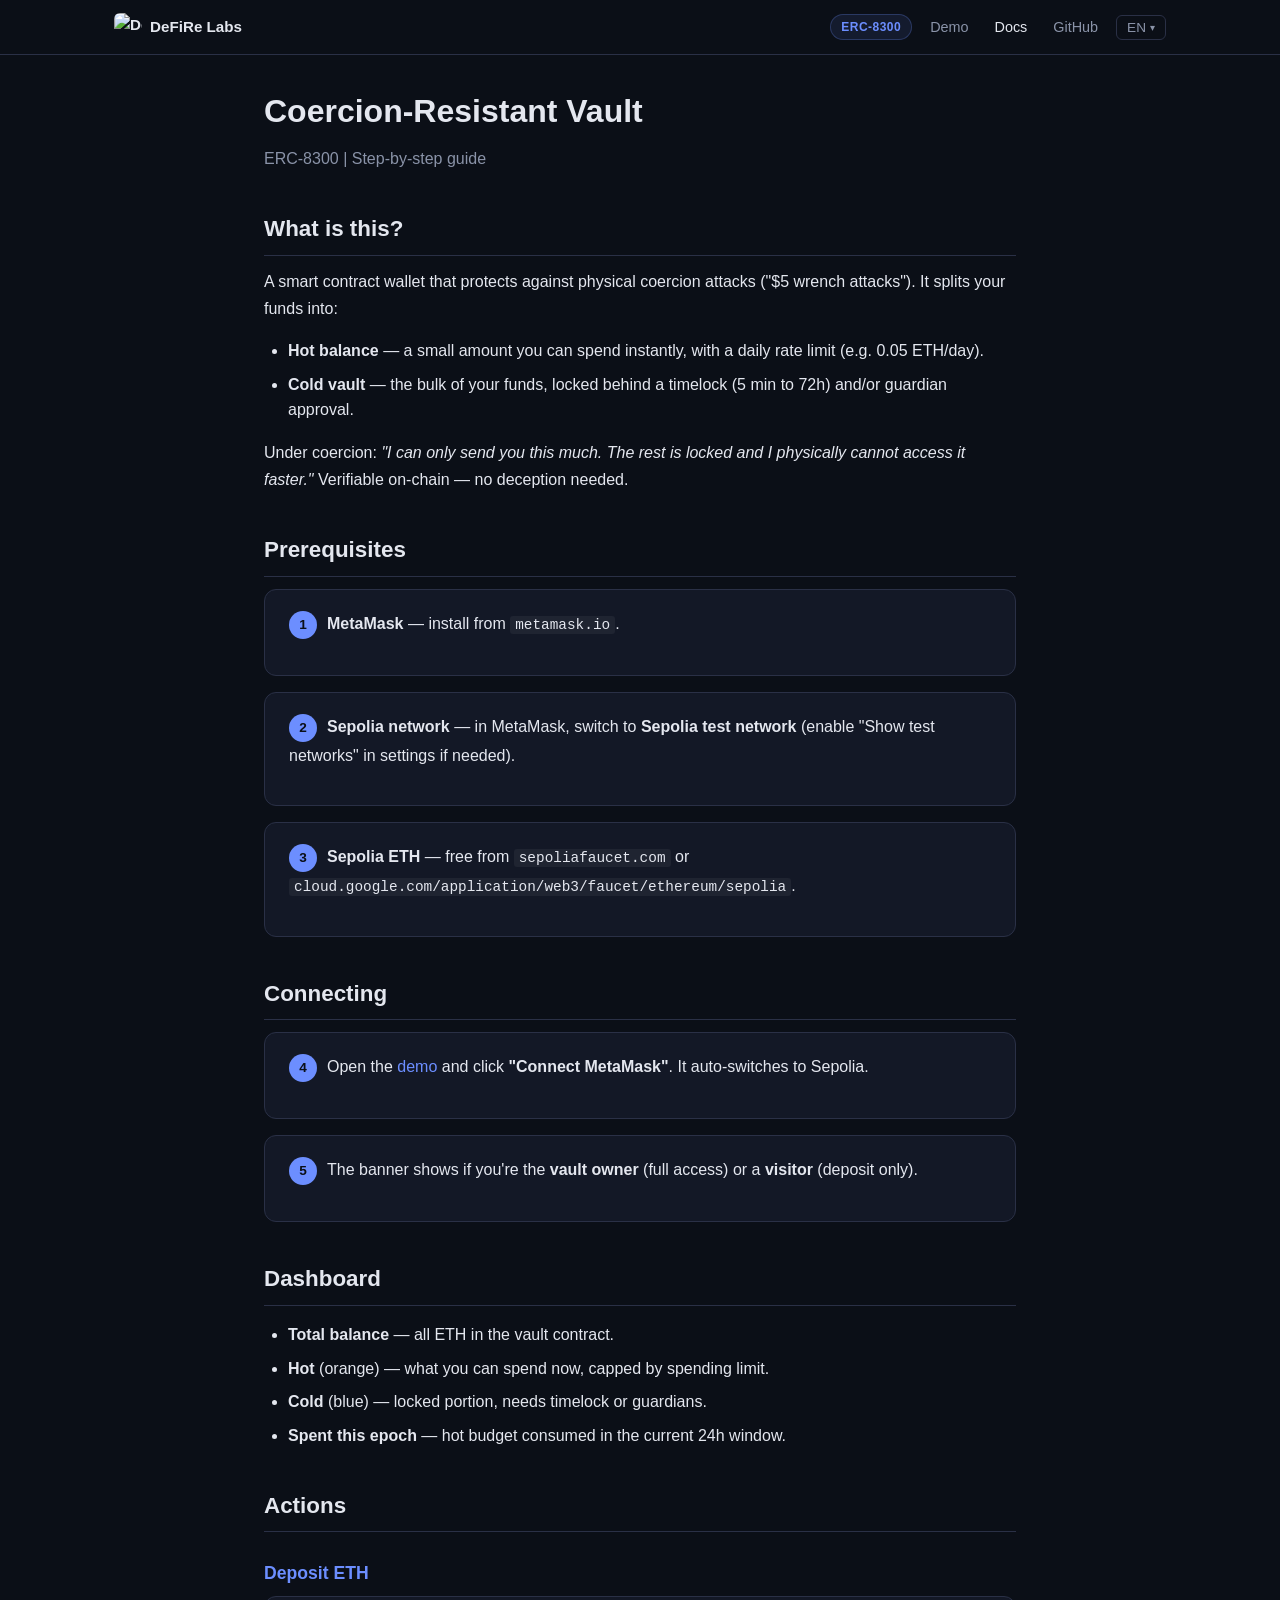
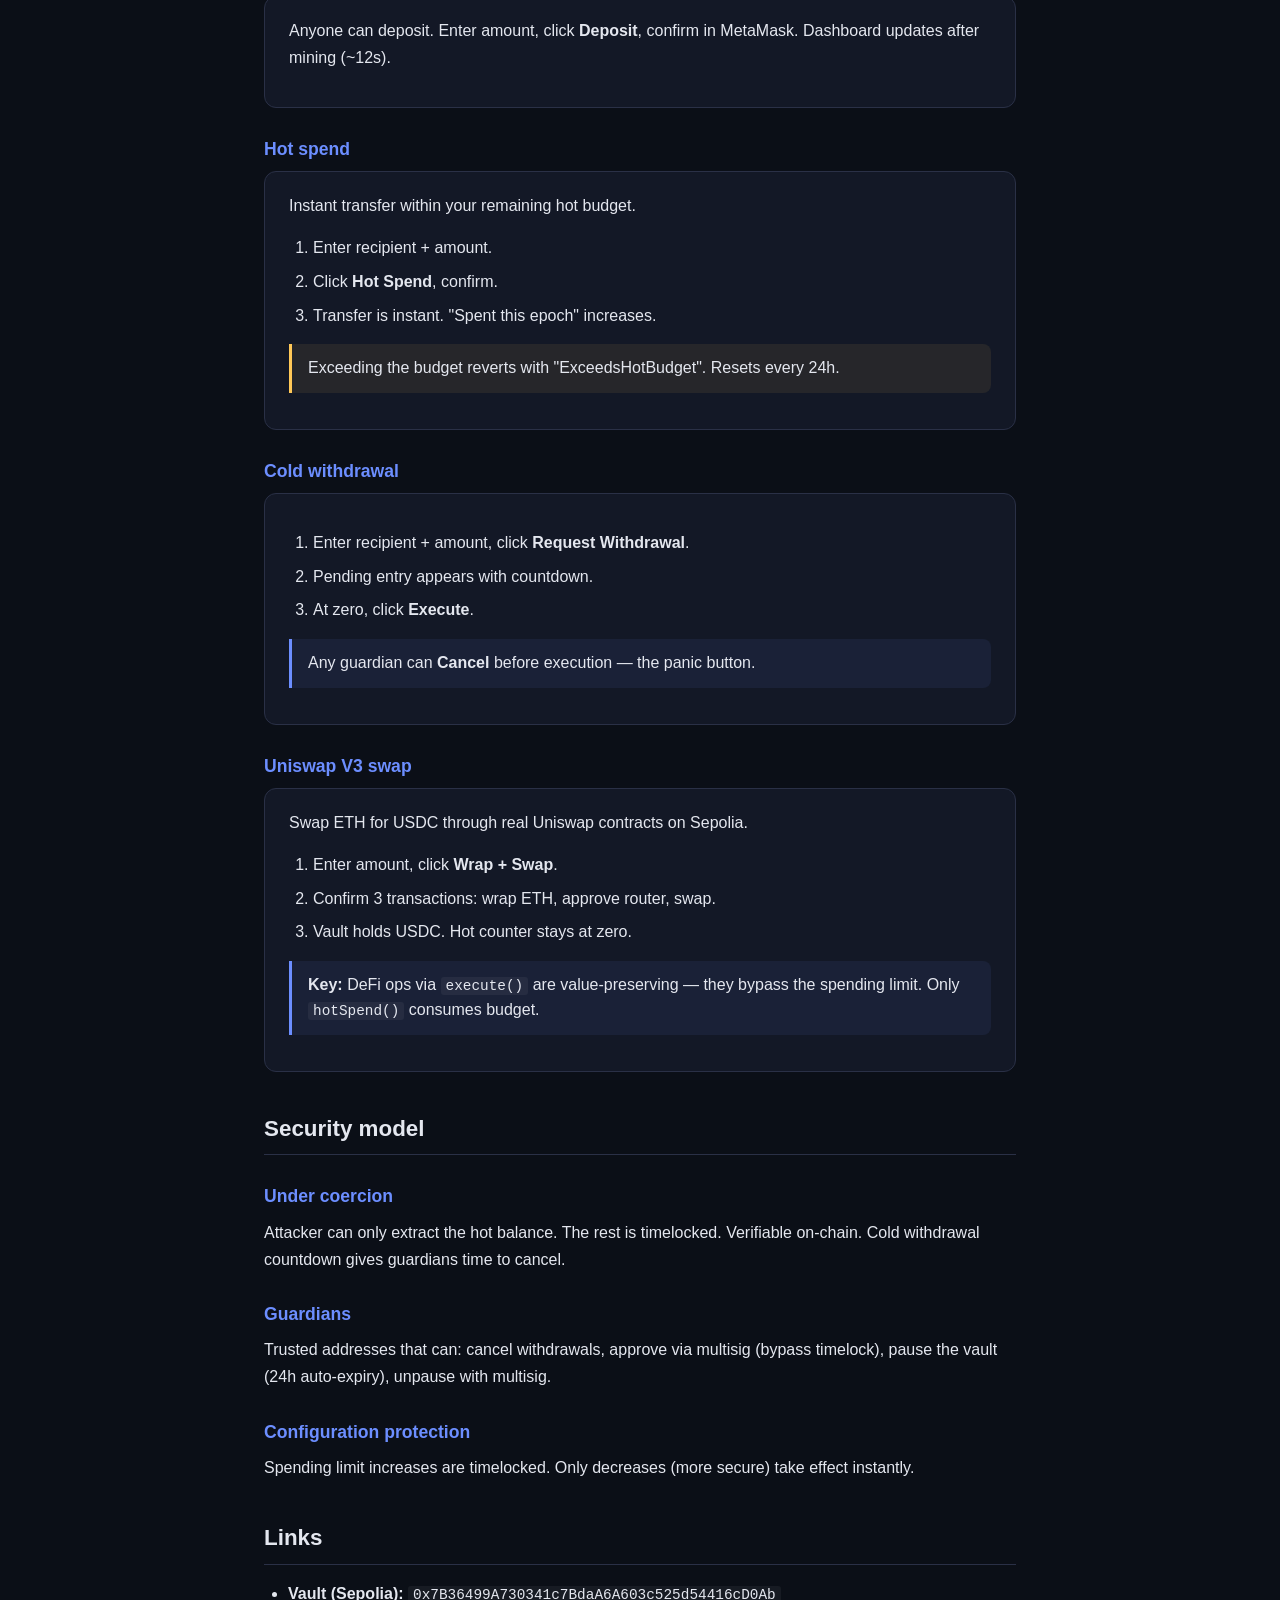
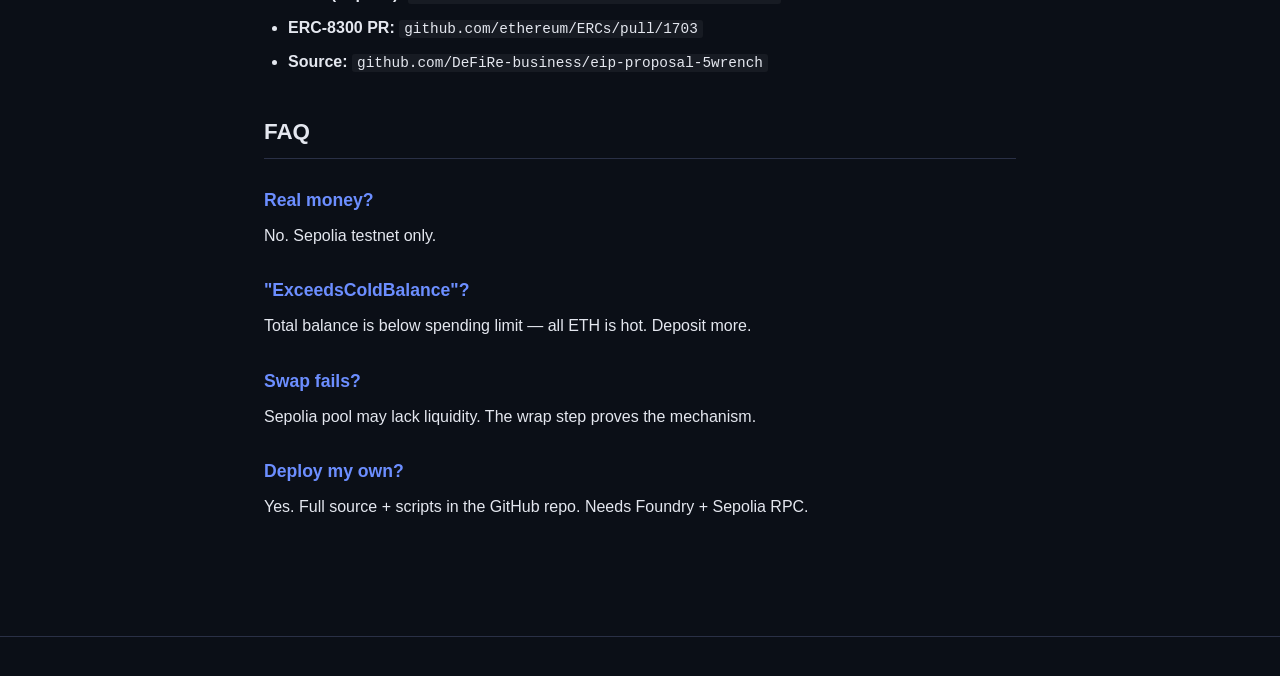
==== commit b4ba838d: "fix: unified header component with real DeFiRe Labs logo + language dropdown" ====
--- a/demo/docs-en.html
+++ b/demo/docs-en.html
@@ -7,193 +7,85 @@
   <link rel="stylesheet" href="styles.css" />
 </head>
 <body>
-
-  <header>
-    <div class="container header-row">
-      <a href="https://defire.business/" target="_blank" rel="noopener" class="brand">
-        <svg width="28" height="28" viewBox="0 0 76 76" fill="none" xmlns="http://www.w3.org/2000/svg">
-          <defs><linearGradient id="dg" x1="0%" y1="0%" x2="100%" y2="100%"><stop offset="0%" stop-color="#8B5CF6"/><stop offset="50%" stop-color="#6366F1"/><stop offset="100%" stop-color="#3B82F6"/></linearGradient></defs>
-          <path fill="url(#dg)" d="M16,9.57C16,9.57,54,9,54,9c3.78.01,7.63-.22,10.98,1.85C70.6,14.33,70.97,19.06,71,25v31c-.06,4.7-.49,10.22-4.22,13.57-3.85,3.45-9.93,3.42-14.78,3.43H22c-4.26-.06-7.52-.22-10.87-3.28C7.37,66.29,7.06,62.76,7,58V25c.04-7.86,1.03-12.3,9-15.43ZM28,52c4.57,0,14.28.81,17.87-1.74,5.97-4.24,5.72-18.5-.91-22.09C41.69,26.41,32.06,27,28,27v4h4c0,5.91,1.79,13.73-4,17v4ZM37,31c1.93.23,3.91.27,5.33,1.74,2.28,2.16,2.4,11.27,0,13.27-1.42,1.09-3.69.95-5.33,1V31Z"/>
-        </svg>
-        <span>DeFiRe Labs</span>
-      </a>
-
-      <div class="header-center">
-        <span class="erc-badge">ERC-8300</span>
-        <a href="https://github.com/DeFiRe-business/eip-proposal-5wrench" target="_blank" rel="noopener" class="nav-link">GitHub</a>
-        <a href="index.html" class="nav-link">Demo</a>
-        <div class="lang-dropdown">
-          <button id="lang-btn" class="lang-toggle" type="button">EN <span class="caret">&#9662;</span></button>
-          <div class="lang-menu" id="lang-menu">
-            <button data-lang="en" class="lang-option active">English</button>
-            <button data-lang="es" class="lang-option">Espanol</button>
-          </div>
-        </div>
-      </div>
-    </div>
-  </header>
+  <header id="site-header"></header>
+  <script src="header.js"></script>
 
   <div class="docs-content">
-
     <h1>Coercion-Resistant Vault</h1>
     <p class="muted">ERC-8300 | Step-by-step guide</p>
 
     <h2>What is this?</h2>
-    <p>
-      The Coercion-Resistant Vault is a smart contract wallet designed to protect
-      cryptocurrency holders against physical coercion attacks (known as "$5 wrench
-      attacks"). It partitions your funds into two tiers:
-    </p>
+    <p>A smart contract wallet that protects against physical coercion attacks ("$5 wrench attacks"). It splits your funds into:</p>
     <ul>
-      <li><strong>Hot balance</strong> — a small amount you can spend immediately, subject to a daily rate limit (e.g., 0.05 ETH per day).</li>
-      <li><strong>Cold vault</strong> — the bulk of your funds, locked behind a timelock (e.g., 5 minutes to 72 hours) and/or requiring guardian approval to unlock.</li>
+      <li><strong>Hot balance</strong> — a small amount you can spend instantly, with a daily rate limit (e.g. 0.05 ETH/day).</li>
+      <li><strong>Cold vault</strong> — the bulk of your funds, locked behind a timelock (5 min to 72h) and/or guardian approval.</li>
     </ul>
-    <p>
-      Under coercion, you can truthfully say: <em>"I can only send you this much right now.
-      The rest is locked and I physically cannot access it faster."</em> The constraint
-      is verifiable on-chain — no deception needed.
-    </p>
+    <p>Under coercion: <em>"I can only send you this much. The rest is locked and I physically cannot access it faster."</em> Verifiable on-chain — no deception needed.</p>
 
     <h2>Prerequisites</h2>
+    <div class="step"><p><span class="step-number">1</span><strong>MetaMask</strong> — install from <code>metamask.io</code>.</p></div>
+    <div class="step"><p><span class="step-number">2</span><strong>Sepolia network</strong> — in MetaMask, switch to <strong>Sepolia test network</strong> (enable "Show test networks" in settings if needed).</p></div>
+    <div class="step"><p><span class="step-number">3</span><strong>Sepolia ETH</strong> — free from <code>sepoliafaucet.com</code> or <code>cloud.google.com/application/web3/faucet/ethereum/sepolia</code>.</p></div>
+
+    <h2>Connecting</h2>
+    <div class="step"><p><span class="step-number">4</span>Open the <a href="index.html">demo</a> and click <strong>"Connect MetaMask"</strong>. It auto-switches to Sepolia.</p></div>
+    <div class="step"><p><span class="step-number">5</span>The banner shows if you're the <strong>vault owner</strong> (full access) or a <strong>visitor</strong> (deposit only).</p></div>
+
+    <h2>Dashboard</h2>
+    <ul>
+      <li><strong>Total balance</strong> — all ETH in the vault contract.</li>
+      <li><strong>Hot</strong> (orange) — what you can spend now, capped by spending limit.</li>
+      <li><strong>Cold</strong> (blue) — locked portion, needs timelock or guardians.</li>
+      <li><strong>Spent this epoch</strong> — hot budget consumed in the current 24h window.</li>
+    </ul>
+
+    <h2>Actions</h2>
+
+    <h3>Deposit ETH</h3>
+    <div class="step"><p>Anyone can deposit. Enter amount, click <strong>Deposit</strong>, confirm in MetaMask. Dashboard updates after mining (~12s).</p></div>
+
+    <h3>Hot spend</h3>
     <div class="step">
-      <p><span class="step-number">1</span><strong>MetaMask browser extension</strong></p>
-      <p>Install MetaMask from <code>metamask.io</code> if you don't have it. It works on Chrome, Firefox, Brave, and Edge.</p>
-    </div>
-    <div class="step">
-      <p><span class="step-number">2</span><strong>Switch to Sepolia testnet</strong></p>
-      <p>Open MetaMask, click the network dropdown (top-left), and select <strong>Sepolia test network</strong>. If you don't see it, enable "Show test networks" in MetaMask settings.</p>
-    </div>
-    <div class="step">
-      <p><span class="step-number">3</span><strong>Get Sepolia ETH</strong></p>
-      <p>You need a small amount of Sepolia ETH (free, no real value) to interact with the vault. Get some from a faucet like <code>sepoliafaucet.com</code> or <code>cloud.google.com/application/web3/faucet/ethereum/sepolia</code>.</p>
+      <p>Instant transfer within your remaining hot budget.</p>
+      <ol><li>Enter recipient + amount.</li><li>Click <strong>Hot Spend</strong>, confirm.</li><li>Transfer is instant. "Spent this epoch" increases.</li></ol>
+      <div class="callout callout-warn">Exceeding the budget reverts with "ExceedsHotBudget". Resets every 24h.</div>
     </div>
 
-    <h2>Connecting to the vault</h2>
+    <h3>Cold withdrawal</h3>
     <div class="step">
-      <p><span class="step-number">4</span><strong>Open the demo and connect</strong></p>
-      <p>Go to the <a href="index.html">demo page</a> and click <strong>"Connect MetaMask"</strong>. MetaMask will pop up asking you to connect. The demo automatically switches you to Sepolia if needed.</p>
-    </div>
-    <div class="step">
-      <p><span class="step-number">5</span><strong>Check your role</strong></p>
-      <p>The banner shows whether you are the <strong>vault owner</strong> (full access) or a <strong>visitor</strong> (deposit only). This depends on whether your MetaMask address matches the vault's owner address.</p>
+      <ol><li>Enter recipient + amount, click <strong>Request Withdrawal</strong>.</li><li>Pending entry appears with countdown.</li><li>At zero, click <strong>Execute</strong>.</li></ol>
+      <div class="callout">Any guardian can <strong>Cancel</strong> before execution — the panic button.</div>
     </div>
 
-    <h2>Understanding the dashboard</h2>
-    <p>Once connected, the dashboard shows real-time vault state:</p>
-    <ul>
-      <li><strong>Total balance</strong> — all ETH held by the vault contract.</li>
-      <li><strong>Hot balance</strong> (orange) — what you can spend right now, capped by the spending limit per epoch.</li>
-      <li><strong>Cold balance</strong> (blue) — locked portion. Requires timelock or guardian approval.</li>
-      <li><strong>Spent this epoch</strong> — how much hot budget used in the current 24h window.</li>
-      <li><strong>Unlock delay</strong> — the timelock duration (5 min in this demo).</li>
-    </ul>
-
-    <h2>Actions step by step</h2>
-
-    <h3>Deposit ETH</h3>
+    <h3>Uniswap V3 swap</h3>
     <div class="step">
-      <p>Anyone can deposit. Enter an amount, click <strong>Deposit</strong>, confirm in MetaMask. The dashboard updates after the transaction mines (~12s).</p>
-    </div>
-
-    <h3>Hot spend (instant transfer)</h3>
-    <div class="step">
-      <p>Send ETH from the hot balance to any address, within your remaining budget.</p>
-      <ol>
-        <li>Enter recipient address and amount.</li>
-        <li>Click <strong>Hot Spend</strong> and confirm in MetaMask.</li>
-        <li>Transfer is instant. The "spent this epoch" counter increases.</li>
-      </ol>
-      <div class="callout callout-warn">If you exceed the hot budget, the tx reverts with "ExceedsHotBudget". Budget resets every 24h.</div>
-    </div>
-
-    <h3>Cold withdrawal (timelocked)</h3>
-    <div class="step">
-      <p>Request a withdrawal from the cold vault. Funds are locked until the timelock expires.</p>
-      <ol>
-        <li>Enter recipient and amount, click <strong>Request Withdrawal</strong>.</li>
-        <li>A pending entry appears with a countdown timer.</li>
-        <li>When the countdown hits zero, click <strong>Execute</strong> to complete the transfer.</li>
-      </ol>
-      <div class="callout">Any guardian (or the owner) can <strong>Cancel</strong> a pending withdrawal at any time before execution — this is the "panic button".</div>
-    </div>
-
-    <h3>DeFi swap on Uniswap V3</h3>
-    <div class="step">
-      <p>The flagship demo: swap ETH for USDC through real Uniswap contracts on Sepolia.</p>
-      <ol>
-        <li>Enter an amount (e.g., 0.001 ETH), click <strong>Wrap + Swap</strong>.</li>
-        <li>Confirm <strong>3 transactions</strong> in MetaMask:
-          <ul>
-            <li><strong>Tx 1</strong>: Wrap ETH into WETH via <code>execute()</code></li>
-            <li><strong>Tx 2</strong>: Approve router via <code>approveToken()</code></li>
-            <li><strong>Tx 3</strong>: Swap WETH for USDC via <code>execute()</code></li>
-          </ul>
-        </li>
-        <li>The vault now holds USDC. Hot spending counter stays at zero.</li>
-      </ol>
-      <div class="callout"><strong>Key insight:</strong> DeFi operations via <code>execute()</code> are value-preserving, so they bypass the spending limit. Only direct transfers via <code>hotSpend()</code> consume the budget.</div>
+      <p>Swap ETH for USDC through real Uniswap contracts on Sepolia.</p>
+      <ol><li>Enter amount, click <strong>Wrap + Swap</strong>.</li><li>Confirm 3 transactions: wrap ETH, approve router, swap.</li><li>Vault holds USDC. Hot counter stays at zero.</li></ol>
+      <div class="callout"><strong>Key:</strong> DeFi ops via <code>execute()</code> are value-preserving — they bypass the spending limit. Only <code>hotSpend()</code> consumes budget.</div>
     </div>
 
     <h2>Security model</h2>
+    <h3>Under coercion</h3>
+    <p>Attacker can only extract the hot balance. The rest is timelocked. Verifiable on-chain. Cold withdrawal countdown gives guardians time to cancel.</p>
+    <h3>Guardians</h3>
+    <p>Trusted addresses that can: cancel withdrawals, approve via multisig (bypass timelock), pause the vault (24h auto-expiry), unpause with multisig.</p>
+    <h3>Configuration protection</h3>
+    <p>Spending limit increases are timelocked. Only decreases (more secure) take effect instantly.</p>
 
-    <h3>Why this works under coercion</h3>
-    <p>An attacker can only extract the hot balance (a small amount). The rest is timelocked. The attacker can verify this on-chain. A cold withdrawal request starts a countdown that gives you or your guardians time to cancel it.</p>
-
-    <h3>Guardians</h3>
-    <p>Trusted addresses (family, friends, custodians) who can: cancel pending withdrawals, approve instant withdrawals via multisig, pause the vault in emergencies (24h auto-expiry), and unpause with multisig.</p>
-
-    <h3>Configuration is also protected</h3>
-    <p>Spending limit increases are timelocked — an attacker cannot force you to raise the limit and drain immediately. Only security-increasing changes (lower limits) take effect instantly.</p>
-
-    <h2>Contracts and links</h2>
+    <h2>Links</h2>
     <ul>
       <li><strong>Vault (Sepolia):</strong> <code>0x7B36499A730341c7BdaA6A603c525d54416cD0Ab</code></li>
       <li><strong>ERC-8300 PR:</strong> <code>github.com/ethereum/ERCs/pull/1703</code></li>
-      <li><strong>Source code:</strong> <code>github.com/DeFiRe-business/eip-proposal-5wrench</code></li>
-      <li><strong>Ethereum Magicians:</strong> <code>ethereum-magicians.org/t/28130</code></li>
+      <li><strong>Source:</strong> <code>github.com/DeFiRe-business/eip-proposal-5wrench</code></li>
     </ul>
 
     <h2>FAQ</h2>
-
-    <h3>Is this using real money?</h3>
-    <p>No. Sepolia testnet only. Sepolia ETH has no real value.</p>
-
-    <h3>"ExceedsColdBalance" error?</h3>
-    <p>Your total balance is smaller than the spending limit, so all ETH is in the hot bucket. Deposit more ETH so the total exceeds the spending limit.</p>
-
-    <h3>Uniswap swap fails?</h3>
-    <p>The WETH/USDC pool on Sepolia sometimes has low liquidity. The wrap step always works and proves the mechanism.</p>
-
-    <h3>Can I deploy my own vault?</h3>
-    <p>Yes. Full source, deploy scripts, and instructions are in the GitHub repo. You need Foundry and a Sepolia RPC (free from Alchemy/Infura).</p>
-
+    <h3>Real money?</h3><p>No. Sepolia testnet only.</p>
+    <h3>"ExceedsColdBalance"?</h3><p>Total balance is below spending limit — all ETH is hot. Deposit more.</p>
+    <h3>Swap fails?</h3><p>Sepolia pool may lack liquidity. The wrap step proves the mechanism.</p>
+    <h3>Deploy my own?</h3><p>Yes. Full source + scripts in the GitHub repo. Needs Foundry + Sepolia RPC.</p>
   </div>
 
-  <footer>
-    <div class="container footer-inner">
-      <a href="https://defire.business/" target="_blank" rel="noopener" class="brand brand-sm">
-        <svg width="20" height="20" viewBox="0 0 76 76" fill="none" xmlns="http://www.w3.org/2000/svg">
-          <defs><linearGradient id="dg2" x1="0%" y1="0%" x2="100%" y2="100%"><stop offset="0%" stop-color="#8B5CF6"/><stop offset="50%" stop-color="#6366F1"/><stop offset="100%" stop-color="#3B82F6"/></linearGradient></defs>
-          <path fill="url(#dg2)" d="M16,9.57C16,9.57,54,9,54,9c3.78.01,7.63-.22,10.98,1.85C70.6,14.33,70.97,19.06,71,25v31c-.06,4.7-.49,10.22-4.22,13.57-3.85,3.45-9.93,3.42-14.78,3.43H22c-4.26-.06-7.52-.22-10.87-3.28C7.37,66.29,7.06,62.76,7,58V25c.04-7.86,1.03-12.3,9-15.43ZM28,52c4.57,0,14.28.81,17.87-1.74,5.97-4.24,5.72-18.5-.91-22.09C41.69,26.41,32.06,27,28,27v4h4c0,5.91,1.79,13.73-4,17v4ZM37,31c1.93.23,3.91.27,5.33,1.74,2.28,2.16,2.4,11.27,0,13.27-1.42,1.09-3.69.95-5.33,1V31Z"/>
-        </svg>
-        <span>DeFiRe Labs</span>
-      </a>
-      <span class="muted small">ERC-8300 reference implementation. Sepolia testnet.</span>
-    </div>
-  </footer>
-
-  <script>
-    const langBtn = document.getElementById('lang-btn');
-    const langMenu = document.getElementById('lang-menu');
-    langBtn.addEventListener('click', (e) => { e.stopPropagation(); langMenu.classList.toggle('open'); });
-    document.addEventListener('click', () => langMenu.classList.remove('open'));
-    langMenu.querySelectorAll('.lang-option').forEach(o => {
-      o.addEventListener('click', () => {
-        const lang = o.dataset.lang;
-        localStorage.setItem('vault-lang', lang);
-        window.location.href = lang === 'es' ? 'docs-es.html' : 'docs-en.html';
-      });
-    });
-  </script>
+  <footer id="site-footer"></footer>
 </body>
 </html>
--- a/demo/styles.css
+++ b/demo/styles.css
@@ -1,375 +1,145 @@
 /* ══════════════════════════════════════════════ */
 /*  Base                                        */
 /* ══════════════════════════════════════════════ */
-
 :root {
-  --bg:            #0b0f17;
-  --bg-card:       #131826;
-  --bg-card-hl:    #1a2035;
-  --border:        #2a3046;
-  --text:          #e4e7ef;
-  --text-muted:    #8a93a8;
-  --accent:        #6c8eff;
-  --accent-hover:  #8aa4ff;
-  --hot:           #ff9f6b;
-  --cold:          #6bbcff;
-  --success:       #3ddc84;
-  --danger:        #ff5b5b;
-  --warn:          #ffc857;
+  --bg: #0b0f17; --bg-card: #131826; --bg-card-hl: #1a2035;
+  --border: #2a3046; --text: #e4e7ef; --text-muted: #8a93a8;
+  --accent: #6c8eff; --accent-hover: #8aa4ff;
+  --hot: #ff9f6b; --cold: #6bbcff;
+  --success: #3ddc84; --danger: #ff5b5b; --warn: #ffc857;
 }
-
 * { box-sizing: border-box; }
-
-body {
-  margin: 0;
-  font-family: -apple-system, BlinkMacSystemFont, "Segoe UI", Roboto,
-               "Helvetica Neue", Arial, sans-serif;
-  background: var(--bg);
-  color: var(--text);
-  line-height: 1.55;
-}
-
-.container {
-  max-width: 1100px;
-  margin: 0 auto;
-  padding: 0 24px;
-}
-
-h1, h2, h3, h4 { font-weight: 600; margin: 0; }
-h1 { font-size: 1.5rem; }
-h2 { font-size: 1.2rem; margin-bottom: 16px; }
-h3 { font-size: 1.05rem; margin-bottom: 8px; }
-
-p { margin: 0 0 12px 0; }
-
-a { color: var(--accent); text-decoration: none; }
-a:hover { color: var(--accent-hover); text-decoration: underline; }
-
-code {
-  font-family: "SF Mono", Menlo, Consolas, monospace;
-  background: rgba(255,255,255,0.05);
-  padding: 1px 5px;
-  border-radius: 3px;
-  font-size: 0.9em;
-}
-
-pre {
-  background: rgba(255,255,255,0.03);
-  border: 1px solid var(--border);
-  border-radius: 8px;
-  padding: 16px;
-  overflow-x: auto;
-  font-size: 0.85rem;
-  line-height: 1.5;
-}
-pre code { background: none; padding: 0; }
-
-.muted { color: var(--text-muted); }
-.small { font-size: 0.85rem; }
+body { margin:0; font-family:-apple-system,BlinkMacSystemFont,"Segoe UI",Roboto,"Helvetica Neue",Arial,sans-serif; background:var(--bg); color:var(--text); line-height:1.55; }
+.container { max-width:1100px; margin:0 auto; padding:0 24px; }
+h1,h2,h3 { font-weight:600; margin:0; }
+h1 { font-size:1.5rem; } h2 { font-size:1.2rem; margin-bottom:16px; } h3 { font-size:1.05rem; margin-bottom:8px; }
+p { margin:0 0 12px; }
+a { color:var(--accent); text-decoration:none; } a:hover { color:var(--accent-hover); text-decoration:underline; }
+code { font-family:"SF Mono",Menlo,Consolas,monospace; background:rgba(255,255,255,.05); padding:1px 5px; border-radius:3px; font-size:.9em; }
+pre { background:rgba(255,255,255,.03); border:1px solid var(--border); border-radius:8px; padding:16px; overflow-x:auto; font-size:.85rem; line-height:1.5; }
+pre code { background:none; padding:0; }
+.muted { color:var(--text-muted); } .small { font-size:.85rem; }
 
 /* ══════════════════════════════════════════════ */
-/*  Header — single unified bar                 */
+/*  Header (injected by header.js)              */
 /* ══════════════════════════════════════════════ */
-
-header {
-  border-bottom: 1px solid var(--border);
-  padding: 14px 0;
-  margin-bottom: 24px;
-}
-
-.header-row {
-  display: flex;
-  align-items: center;
-  gap: 16px;
-  flex-wrap: wrap;
-}
-
-/* DeFiRe Labs brand — left */
-.brand {
-  display: flex;
-  align-items: center;
-  gap: 8px;
-  color: var(--text);
-  font-weight: 600;
-  font-size: 0.95rem;
-  text-decoration: none;
-  margin-right: auto;
-}
-.brand:hover { color: var(--accent); text-decoration: none; }
-.brand svg { flex-shrink: 0; }
-.brand-sm { font-size: 0.85rem; }
-
-/* Center nav cluster */
-.header-center {
-  display: flex;
-  align-items: center;
-  gap: 12px;
-}
-
-.erc-badge {
-  font-size: 0.75rem;
-  font-weight: 600;
-  color: var(--accent);
-  background: rgba(108, 142, 255, 0.1);
-  border: 1px solid rgba(108, 142, 255, 0.25);
-  padding: 3px 10px;
-  border-radius: 20px;
-  letter-spacing: 0.04em;
-  white-space: nowrap;
-}
-
-.nav-link {
-  color: var(--text-muted);
-  font-size: 0.9rem;
-  padding: 4px 8px;
-  border-radius: 4px;
-  text-decoration: none;
-  transition: all 0.15s ease;
-}
-.nav-link:hover {
-  color: var(--text);
-  background: rgba(255,255,255,0.05);
-  text-decoration: none;
-}
+#site-header { border-bottom:1px solid var(--border); padding:12px 0; margin-bottom:24px; }
+.header-row { display:flex; align-items:center; gap:12px; flex-wrap:wrap; }
+.brand { display:flex; align-items:center; gap:8px; color:var(--text); font-weight:600; font-size:.95rem; text-decoration:none; white-space:nowrap; }
+.brand:hover { color:var(--accent); text-decoration:none; }
+.brand-icon { width:28px; height:28px; border-radius:6px; }
+.brand-icon-sm { width:22px; height:22px; }
+.brand-sm { font-size:.85rem; }
+.header-nav { display:flex; align-items:center; gap:10px; margin-left:auto; }
+.erc-badge { font-size:.75rem; font-weight:600; color:var(--accent); background:rgba(108,142,255,.1); border:1px solid rgba(108,142,255,.25); padding:3px 10px; border-radius:20px; letter-spacing:.04em; white-space:nowrap; }
+.nav-link { color:var(--text-muted); font-size:.9rem; padding:4px 8px; border-radius:4px; text-decoration:none; transition:all .15s; }
+.nav-link:hover { color:var(--text); background:rgba(255,255,255,.05); text-decoration:none; }
+.nav-active { color:var(--text); }
 
 /* Language dropdown */
-.lang-dropdown {
-  position: relative;
-}
-
-.lang-toggle {
-  display: flex;
-  align-items: center;
-  gap: 4px;
-  padding: 4px 10px;
-  background: transparent;
-  border: 1px solid var(--border);
-  border-radius: 6px;
-  color: var(--text-muted);
-  font-size: 0.85rem;
-  font-weight: 500;
-  cursor: pointer;
-  transition: all 0.15s ease;
-}
-.lang-toggle:hover {
-  border-color: var(--accent);
-  color: var(--text);
-}
-.caret { font-size: 0.65rem; }
-
-.lang-menu {
-  display: none;
-  position: absolute;
-  top: calc(100% + 6px);
-  right: 0;
-  background: var(--bg-card);
-  border: 1px solid var(--border);
-  border-radius: 8px;
-  min-width: 120px;
-  box-shadow: 0 8px 24px rgba(0,0,0,0.4);
-  z-index: 100;
-  overflow: hidden;
-}
-.lang-menu.open { display: block; }
-
-.lang-option {
-  display: block;
-  width: 100%;
-  padding: 8px 14px;
-  background: transparent;
-  border: none;
-  color: var(--text-muted);
-  font-size: 0.9rem;
-  text-align: left;
-  cursor: pointer;
-  transition: background 0.1s;
-}
-.lang-option:hover {
-  background: rgba(255,255,255,0.05);
-  color: var(--text);
-}
-.lang-option.active {
-  color: var(--accent);
-  font-weight: 600;
-}
-
-/* Hero */
-.hero {
-  margin-bottom: 24px;
-}
-.hero h1 { font-size: 1.8rem; margin-bottom: 8px; }
-.subtitle {
-  color: var(--text-muted);
-  font-size: 0.95rem;
-  max-width: 680px;
-  margin: 0;
-}
+.lang-dropdown { position:relative; }
+.lang-toggle { display:flex; align-items:center; gap:4px; padding:4px 10px; background:transparent; border:1px solid var(--border); border-radius:6px; color:var(--text-muted); font-size:.85rem; font-weight:500; cursor:pointer; transition:all .15s; }
+.lang-toggle:hover { border-color:var(--accent); color:var(--text); }
+.caret { font-size:.65rem; }
+.lang-menu { display:none; position:absolute; top:calc(100% + 6px); right:0; background:var(--bg-card); border:1px solid var(--border); border-radius:8px; min-width:120px; box-shadow:0 8px 24px rgba(0,0,0,.4); z-index:100; overflow:hidden; }
+.lang-menu.open { display:block; }
+.lang-option { display:block; width:100%; padding:8px 14px; background:transparent; border:none; color:var(--text-muted); font-size:.9rem; text-align:left; cursor:pointer; transition:background .1s; }
+.lang-option:hover { background:rgba(255,255,255,.05); color:var(--text); }
+.lang-option.active { color:var(--accent); font-weight:600; }
 
 /* ══════════════════════════════════════════════ */
-/*  Cards                                       */
+/*  Footer (injected by header.js)              */
 /* ══════════════════════════════════════════════ */
+#site-footer { margin-top:40px; padding:20px 0; border-top:1px solid var(--border); }
+.footer-row { display:flex; align-items:center; gap:16px; flex-wrap:wrap; }
+.footer-row > *:nth-child(2) { margin-left:auto; }
 
-.card {
-  background: var(--bg-card);
-  border: 1px solid var(--border);
-  border-radius: 12px;
-  padding: 20px;
-  margin-bottom: 20px;
-}
-.card-highlight {
-  border-color: var(--accent);
-  background: linear-gradient(180deg, var(--bg-card-hl) 0%, var(--bg-card) 100%);
-}
+/* ══════════════════════════════════════════════ */
+/*  Hero                                        */
+/* ══════════════════════════════════════════════ */
+.hero { margin-bottom:24px; }
+.hero h1 { font-size:1.8rem; margin-bottom:8px; }
+.subtitle { color:var(--text-muted); font-size:.95rem; max-width:680px; margin:0; }
 
-/* Grid */
-.grid { display: grid; gap: 20px; margin-bottom: 20px; }
-.grid-2 { grid-template-columns: repeat(2, 1fr); }
-.grid-3 { grid-template-columns: repeat(3, 1fr); }
+/* ══════════════════════════════════════════════ */
+/*  Cards / Grid / Stats                        */
+/* ══════════════════════════════════════════════ */
+.card { background:var(--bg-card); border:1px solid var(--border); border-radius:12px; padding:20px; margin-bottom:20px; }
+.card-highlight { border-color:var(--accent); background:linear-gradient(180deg,var(--bg-card-hl),var(--bg-card)); }
+.grid { display:grid; gap:20px; margin-bottom:20px; }
+.grid-2 { grid-template-columns:repeat(2,1fr); }
+.grid-3 { grid-template-columns:repeat(3,1fr); }
+.stat { padding:16px; background:rgba(255,255,255,.02); border:1px solid var(--border); border-radius:8px; }
+.stat-hot { border-left:3px solid var(--hot); } .stat-cold { border-left:3px solid var(--cold); }
+.stat-label { font-size:.8rem; color:var(--text-muted); text-transform:uppercase; letter-spacing:.05em; margin-bottom:4px; }
+.stat-value { font-size:1.6rem; font-weight:700; font-variant-numeric:tabular-nums; }
+.stat-sub { font-size:.85rem; color:var(--text-muted); margin-top:4px; }
+.meta-grid { margin-top:20px; padding-top:16px; border-top:1px solid var(--border); display:grid; grid-template-columns:1fr 1fr; gap:8px 20px; font-size:.9rem; }
+.meta-label { color:var(--text-muted); margin-right:8px; }
 
-@media (max-width: 720px) {
-  .grid-2, .grid-3 { grid-template-columns: 1fr; }
-}
-
-/* Stats */
-.stat {
-  padding: 16px;
-  background: rgba(255,255,255,0.02);
-  border: 1px solid var(--border);
-  border-radius: 8px;
-}
-.stat-hot  { border-left: 3px solid var(--hot);  }
-.stat-cold { border-left: 3px solid var(--cold); }
-.stat-label { font-size: 0.8rem; color: var(--text-muted); text-transform: uppercase; letter-spacing: 0.05em; margin-bottom: 4px; }
-.stat-value { font-size: 1.6rem; font-weight: 700; font-variant-numeric: tabular-nums; }
-.stat-sub { font-size: 0.85rem; color: var(--text-muted); margin-top: 4px; }
-
-/* Meta grid */
-.meta-grid {
-  margin-top: 20px; padding-top: 16px; border-top: 1px solid var(--border);
-  display: grid; grid-template-columns: 1fr 1fr; gap: 8px 20px; font-size: 0.9rem;
-}
-.meta-label { color: var(--text-muted); margin-right: 8px; }
-@media (max-width: 720px) { .meta-grid { grid-template-columns: 1fr; } }
-
-/* Inputs & buttons */
-.input-row { display: flex; gap: 8px; margin-bottom: 8px; }
-.input-row input[type="number"] { max-width: 160px; }
-
-input[type="text"], input[type="number"] {
-  flex: 1; padding: 10px 12px; background: var(--bg); border: 1px solid var(--border);
-  border-radius: 6px; color: var(--text); font-family: inherit; font-size: 0.95rem;
-}
-input:focus { outline: none; border-color: var(--accent); }
-
-button {
-  padding: 10px 16px; border: 1px solid var(--border); background: var(--bg-card);
-  color: var(--text); border-radius: 6px; cursor: pointer; font-family: inherit;
-  font-size: 0.95rem; transition: all 0.15s ease;
-}
-button:hover:not(:disabled) { border-color: var(--accent); color: var(--accent); }
-button:disabled { opacity: 0.5; cursor: not-allowed; }
-button.primary { background: var(--accent); border-color: var(--accent); color: #0b0f17; font-weight: 600; }
-button.primary:hover:not(:disabled) { background: var(--accent-hover); border-color: var(--accent-hover); color: #0b0f17; }
-button.danger { border-color: var(--danger); color: var(--danger); }
-button.ghost { background: transparent; border-color: transparent; color: var(--text-muted); }
-button.ghost:hover { color: var(--text); }
-button.small { padding: 4px 10px; font-size: 0.85rem; }
+/* ══════════════════════════════════════════════ */
+/*  Inputs / Buttons                            */
+/* ══════════════════════════════════════════════ */
+.input-row { display:flex; gap:8px; margin-bottom:8px; }
+.input-row input[type="number"] { max-width:160px; }
+input[type="text"],input[type="number"] { flex:1; padding:10px 12px; background:var(--bg); border:1px solid var(--border); border-radius:6px; color:var(--text); font-family:inherit; font-size:.95rem; }
+input:focus { outline:none; border-color:var(--accent); }
+button { padding:10px 16px; border:1px solid var(--border); background:var(--bg-card); color:var(--text); border-radius:6px; cursor:pointer; font-family:inherit; font-size:.95rem; transition:all .15s; }
+button:hover:not(:disabled) { border-color:var(--accent); color:var(--accent); }
+button:disabled { opacity:.5; cursor:not-allowed; }
+button.primary { background:var(--accent); border-color:var(--accent); color:#0b0f17; font-weight:600; }
+button.primary:hover:not(:disabled) { background:var(--accent-hover); border-color:var(--accent-hover); color:#0b0f17; }
+button.danger { border-color:var(--danger); color:var(--danger); }
+button.ghost { background:transparent; border-color:transparent; color:var(--text-muted); }
+button.ghost:hover { color:var(--text); }
+button.small { padding:4px 10px; font-size:.85rem; }
 
 /* Pending withdrawals */
-.pending-item {
-  display: grid; grid-template-columns: auto 1fr auto; gap: 12px; padding: 12px;
-  background: rgba(255,255,255,0.02); border: 1px solid var(--border);
-  border-radius: 6px; margin-bottom: 8px; align-items: center;
-}
-.pending-item-id { font-weight: 600; font-family: "SF Mono", Menlo, Consolas, monospace; }
-.pending-item-info { font-size: 0.9rem; color: var(--text-muted); }
-.pending-item-info strong { color: var(--text); }
-.pending-item-actions { display: flex; gap: 6px; }
-.unlock-ready { color: var(--success); font-weight: 600; }
-.unlock-waiting { color: var(--warn); }
+.pending-item { display:grid; grid-template-columns:auto 1fr auto; gap:12px; padding:12px; background:rgba(255,255,255,.02); border:1px solid var(--border); border-radius:6px; margin-bottom:8px; align-items:center; }
+.pending-item-id { font-weight:600; font-family:"SF Mono",Menlo,Consolas,monospace; }
+.pending-item-info { font-size:.9rem; color:var(--text-muted); }
+.pending-item-info strong { color:var(--text); }
+.pending-item-actions { display:flex; gap:6px; }
+.unlock-ready { color:var(--success); font-weight:600; }
+.unlock-waiting { color:var(--warn); }
 
 /* Activity log */
-.log-header { display: flex; justify-content: space-between; align-items: center; margin-bottom: 12px; }
-.log-header h3 { margin: 0; }
-#log {
-  font-family: "SF Mono", Menlo, Consolas, monospace; font-size: 0.85rem;
-  max-height: 320px; overflow-y: auto; background: var(--bg);
-  border: 1px solid var(--border); border-radius: 6px; padding: 12px;
-}
-.log-entry { padding: 4px 0; border-bottom: 1px solid rgba(255,255,255,0.04); }
-.log-entry:last-child { border-bottom: none; }
-.log-time { color: var(--text-muted); margin-right: 8px; }
-.log-success { color: var(--success); }
-.log-error   { color: var(--danger); }
-.log-info    { color: var(--accent); }
-.log-event   { color: var(--hot); }
-
-/* Footer */
-footer { margin-top: 40px; padding: 20px 0; border-top: 1px solid var(--border); }
-.footer-inner {
-  display: flex; justify-content: space-between; align-items: center;
-  flex-wrap: wrap; gap: 12px;
-}
+.log-header { display:flex; justify-content:space-between; align-items:center; margin-bottom:12px; }
+.log-header h3 { margin:0; }
+#log { font-family:"SF Mono",Menlo,Consolas,monospace; font-size:.85rem; max-height:320px; overflow-y:auto; background:var(--bg); border:1px solid var(--border); border-radius:6px; padding:12px; }
+.log-entry { padding:4px 0; border-bottom:1px solid rgba(255,255,255,.04); }
+.log-entry:last-child { border-bottom:none; }
+.log-time { color:var(--text-muted); margin-right:8px; }
+.log-success { color:var(--success); } .log-error { color:var(--danger); } .log-info { color:var(--accent); } .log-event { color:var(--hot); }
 
 /* Toast */
-.toast {
-  position: fixed; bottom: 24px; right: 24px; background: var(--bg-card);
-  border: 1px solid var(--border); border-radius: 8px; padding: 12px 16px;
-  font-size: 0.9rem; max-width: 360px; box-shadow: 0 8px 24px rgba(0,0,0,0.5);
-  z-index: 1000; animation: slideIn 0.2s ease-out;
-}
-.toast-success { border-color: var(--success); }
-.toast-error   { border-color: var(--danger); }
-@keyframes slideIn {
-  from { transform: translateX(24px); opacity: 0; }
-  to   { transform: translateX(0); opacity: 1; }
-}
+.toast { position:fixed; bottom:24px; right:24px; background:var(--bg-card); border:1px solid var(--border); border-radius:8px; padding:12px 16px; font-size:.9rem; max-width:360px; box-shadow:0 8px 24px rgba(0,0,0,.5); z-index:1000; animation:slideIn .2s ease-out; }
+.toast-success { border-color:var(--success); } .toast-error { border-color:var(--danger); }
+@keyframes slideIn { from{transform:translateX(24px);opacity:0} to{transform:translateX(0);opacity:1} }
 
 /* ══════════════════════════════════════════════ */
 /*  Docs pages                                  */
 /* ══════════════════════════════════════════════ */
-
-.docs-content {
-  max-width: 800px;
-  margin: 0 auto;
-  padding: 0 24px 60px;
-}
-.docs-content h1 { font-size: 2rem; margin-bottom: 8px; margin-top: 32px; }
-.docs-content h2 { font-size: 1.4rem; margin-top: 40px; margin-bottom: 12px; padding-bottom: 8px; border-bottom: 1px solid var(--border); }
-.docs-content h3 { font-size: 1.1rem; margin-top: 28px; margin-bottom: 8px; color: var(--accent); }
-.docs-content p { line-height: 1.7; margin-bottom: 16px; }
-.docs-content ul, .docs-content ol { padding-left: 24px; margin-bottom: 16px; }
-.docs-content li { margin-bottom: 8px; line-height: 1.6; }
-
-.docs-content .step {
-  background: var(--bg-card);
-  border: 1px solid var(--border);
-  border-radius: 12px;
-  padding: 20px 24px;
-  margin-bottom: 16px;
-}
-.docs-content .step-number {
-  display: inline-block; background: var(--accent); color: var(--bg);
-  font-weight: 700; font-size: 0.85rem; width: 28px; height: 28px;
-  line-height: 28px; text-align: center; border-radius: 50%; margin-right: 10px;
-}
-.docs-content .callout {
-  background: rgba(108, 142, 255, 0.08);
-  border-left: 3px solid var(--accent);
-  padding: 12px 16px; border-radius: 0 8px 8px 0; margin-bottom: 16px;
-}
-.docs-content .callout-warn {
-  background: rgba(255, 200, 87, 0.08);
-  border-left-color: var(--warn);
-}
+.docs-content { max-width:800px; margin:0 auto; padding:0 24px 60px; }
+.docs-content h1 { font-size:2rem; margin-bottom:8px; margin-top:32px; }
+.docs-content h2 { font-size:1.4rem; margin-top:40px; margin-bottom:12px; padding-bottom:8px; border-bottom:1px solid var(--border); }
+.docs-content h3 { font-size:1.1rem; margin-top:28px; margin-bottom:8px; color:var(--accent); }
+.docs-content p { line-height:1.7; margin-bottom:16px; }
+.docs-content ul,.docs-content ol { padding-left:24px; margin-bottom:16px; }
+.docs-content li { margin-bottom:8px; line-height:1.6; }
+.step { background:var(--bg-card); border:1px solid var(--border); border-radius:12px; padding:20px 24px; margin-bottom:16px; }
+.step-number { display:inline-block; background:var(--accent); color:var(--bg); font-weight:700; font-size:.85rem; width:28px; height:28px; line-height:28px; text-align:center; border-radius:50%; margin-right:10px; }
+.callout { background:rgba(108,142,255,.08); border-left:3px solid var(--accent); padding:12px 16px; border-radius:0 8px 8px 0; margin-bottom:16px; }
+.callout-warn { background:rgba(255,200,87,.08); border-left-color:var(--warn); }
 
 /* ══════════════════════════════════════════════ */
 /*  Responsive                                  */
 /* ══════════════════════════════════════════════ */
-
-@media (max-width: 720px) {
-  .header-row { gap: 10px; }
-  .header-center { gap: 8px; }
-  .erc-badge { display: none; }
-  .footer-inner { flex-direction: column; align-items: flex-start; }
+@media(max-width:720px) {
+  .grid-2,.grid-3 { grid-template-columns:1fr; }
+  .meta-grid { grid-template-columns:1fr; }
+  .header-nav { gap:6px; }
+  .erc-badge { display:none; }
+  .footer-row { flex-direction:column; align-items:flex-start; }
+  .footer-row > *:nth-child(2) { margin-left:0; }
 }
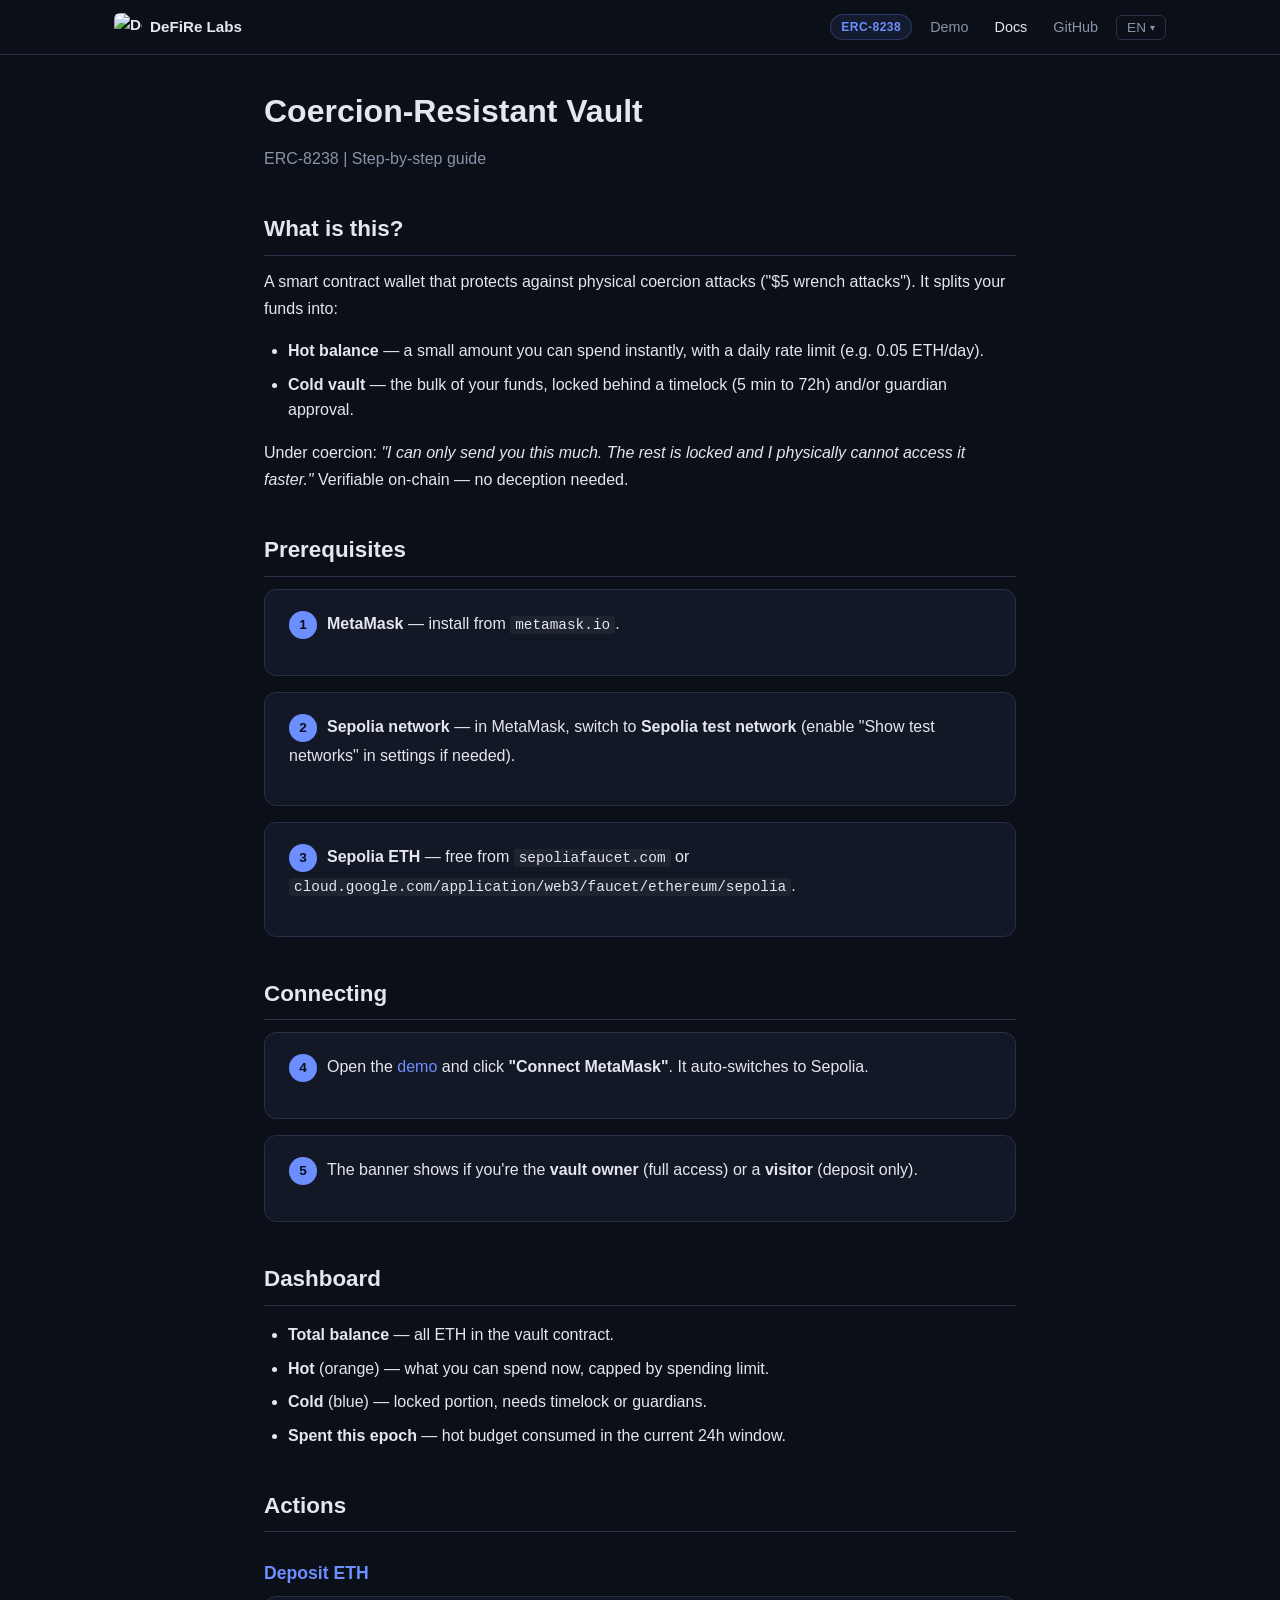
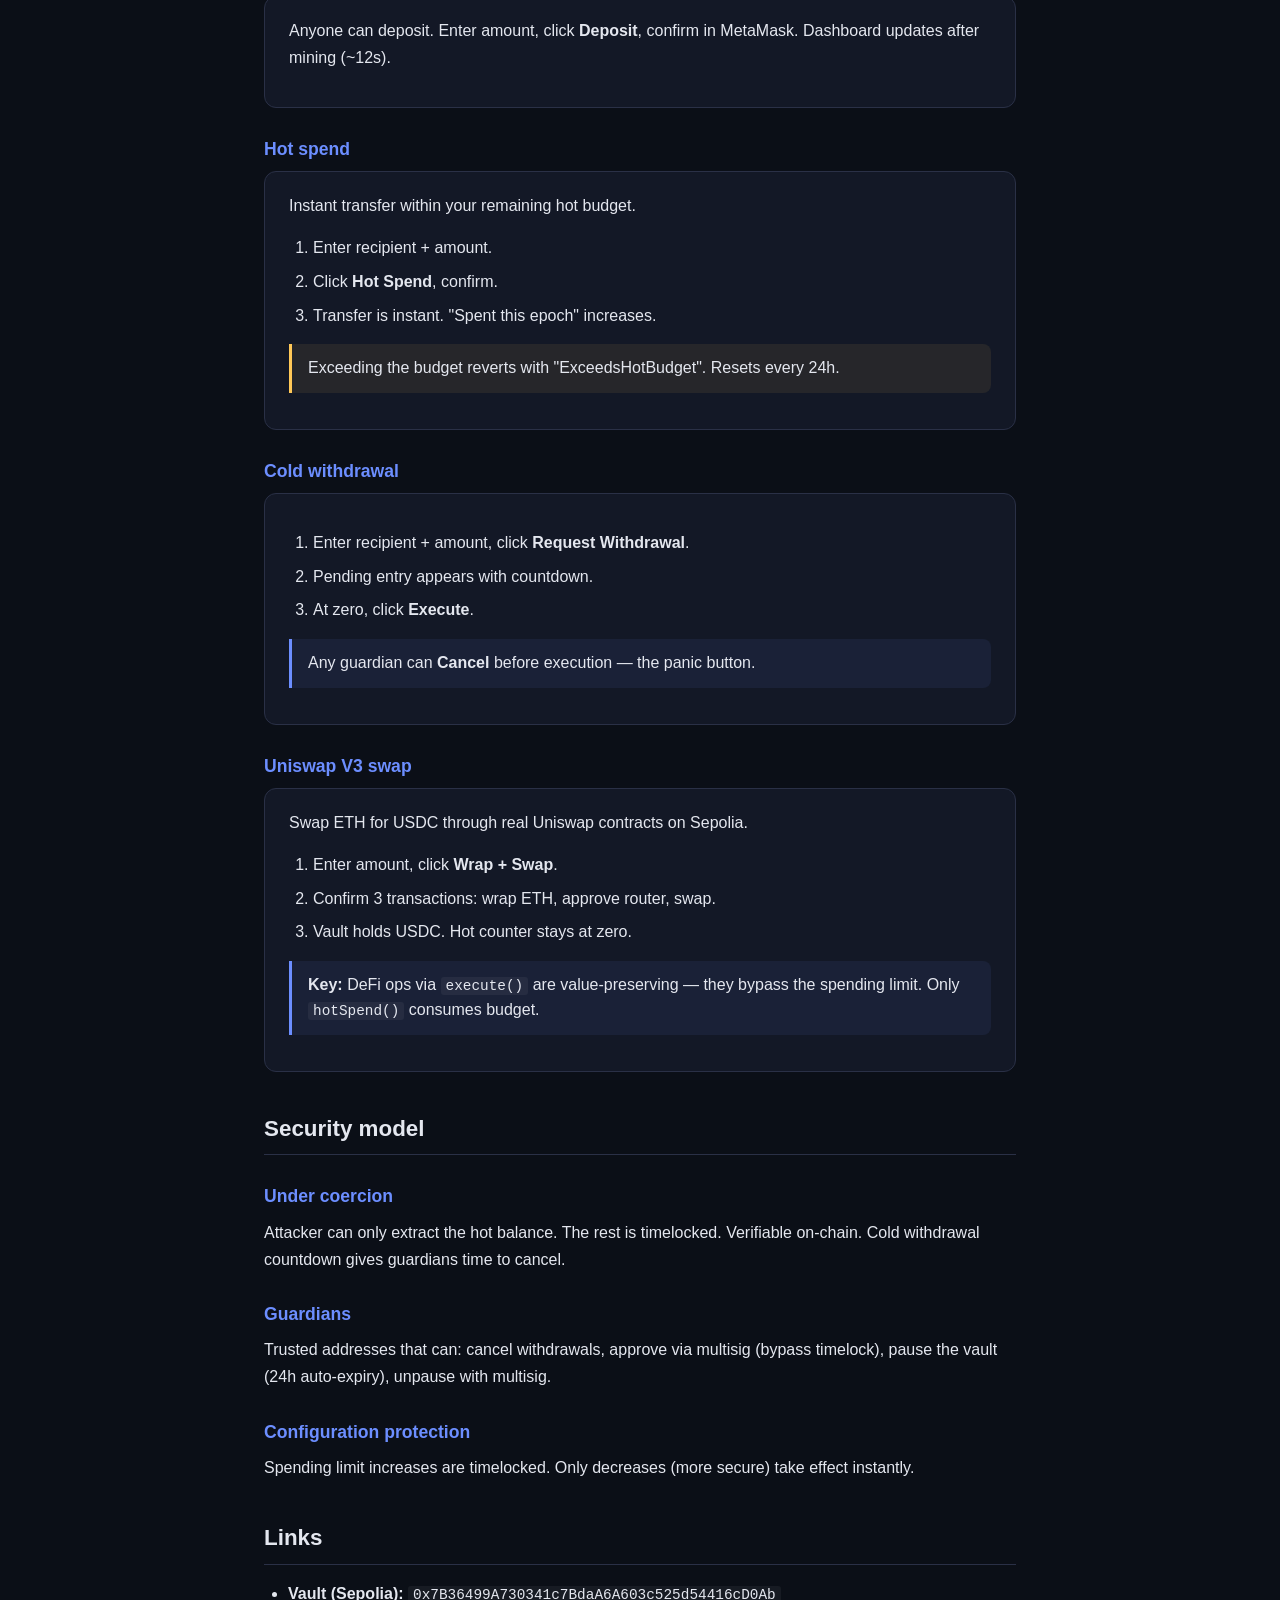
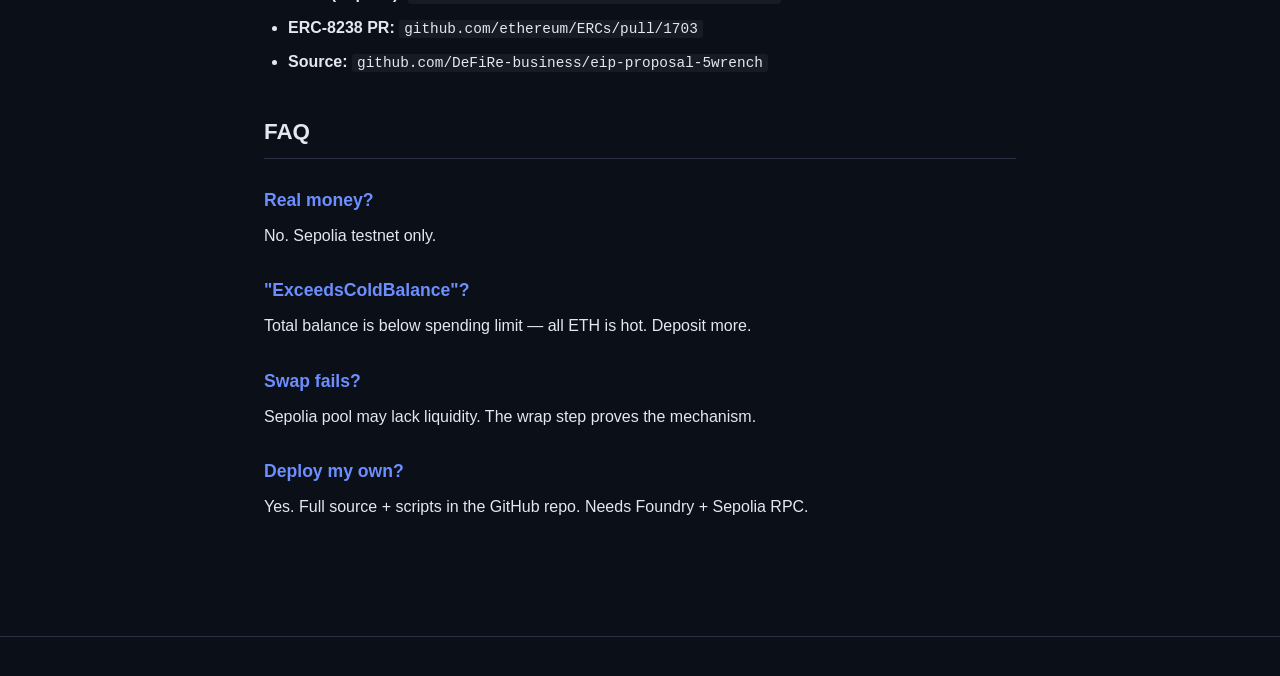
==== commit a7af4867: "fix: update ERC number from 8300 to 8238 (official assignment)" ====
--- a/demo/docs-en.html
+++ b/demo/docs-en.html
@@ -12,7 +12,7 @@
 
   <div class="docs-content">
     <h1>Coercion-Resistant Vault</h1>
-    <p class="muted">ERC-8300 | Step-by-step guide</p>
+    <p class="muted">ERC-8238 | Step-by-step guide</p>
 
     <h2>What is this?</h2>
     <p>A smart contract wallet that protects against physical coercion attacks ("$5 wrench attacks"). It splits your funds into:</p>
@@ -75,7 +75,7 @@
     <h2>Links</h2>
     <ul>
       <li><strong>Vault (Sepolia):</strong> <code>0x7B36499A730341c7BdaA6A603c525d54416cD0Ab</code></li>
-      <li><strong>ERC-8300 PR:</strong> <code>github.com/ethereum/ERCs/pull/1703</code></li>
+      <li><strong>ERC-8238 PR:</strong> <code>github.com/ethereum/ERCs/pull/1703</code></li>
       <li><strong>Source:</strong> <code>github.com/DeFiRe-business/eip-proposal-5wrench</code></li>
     </ul>
 
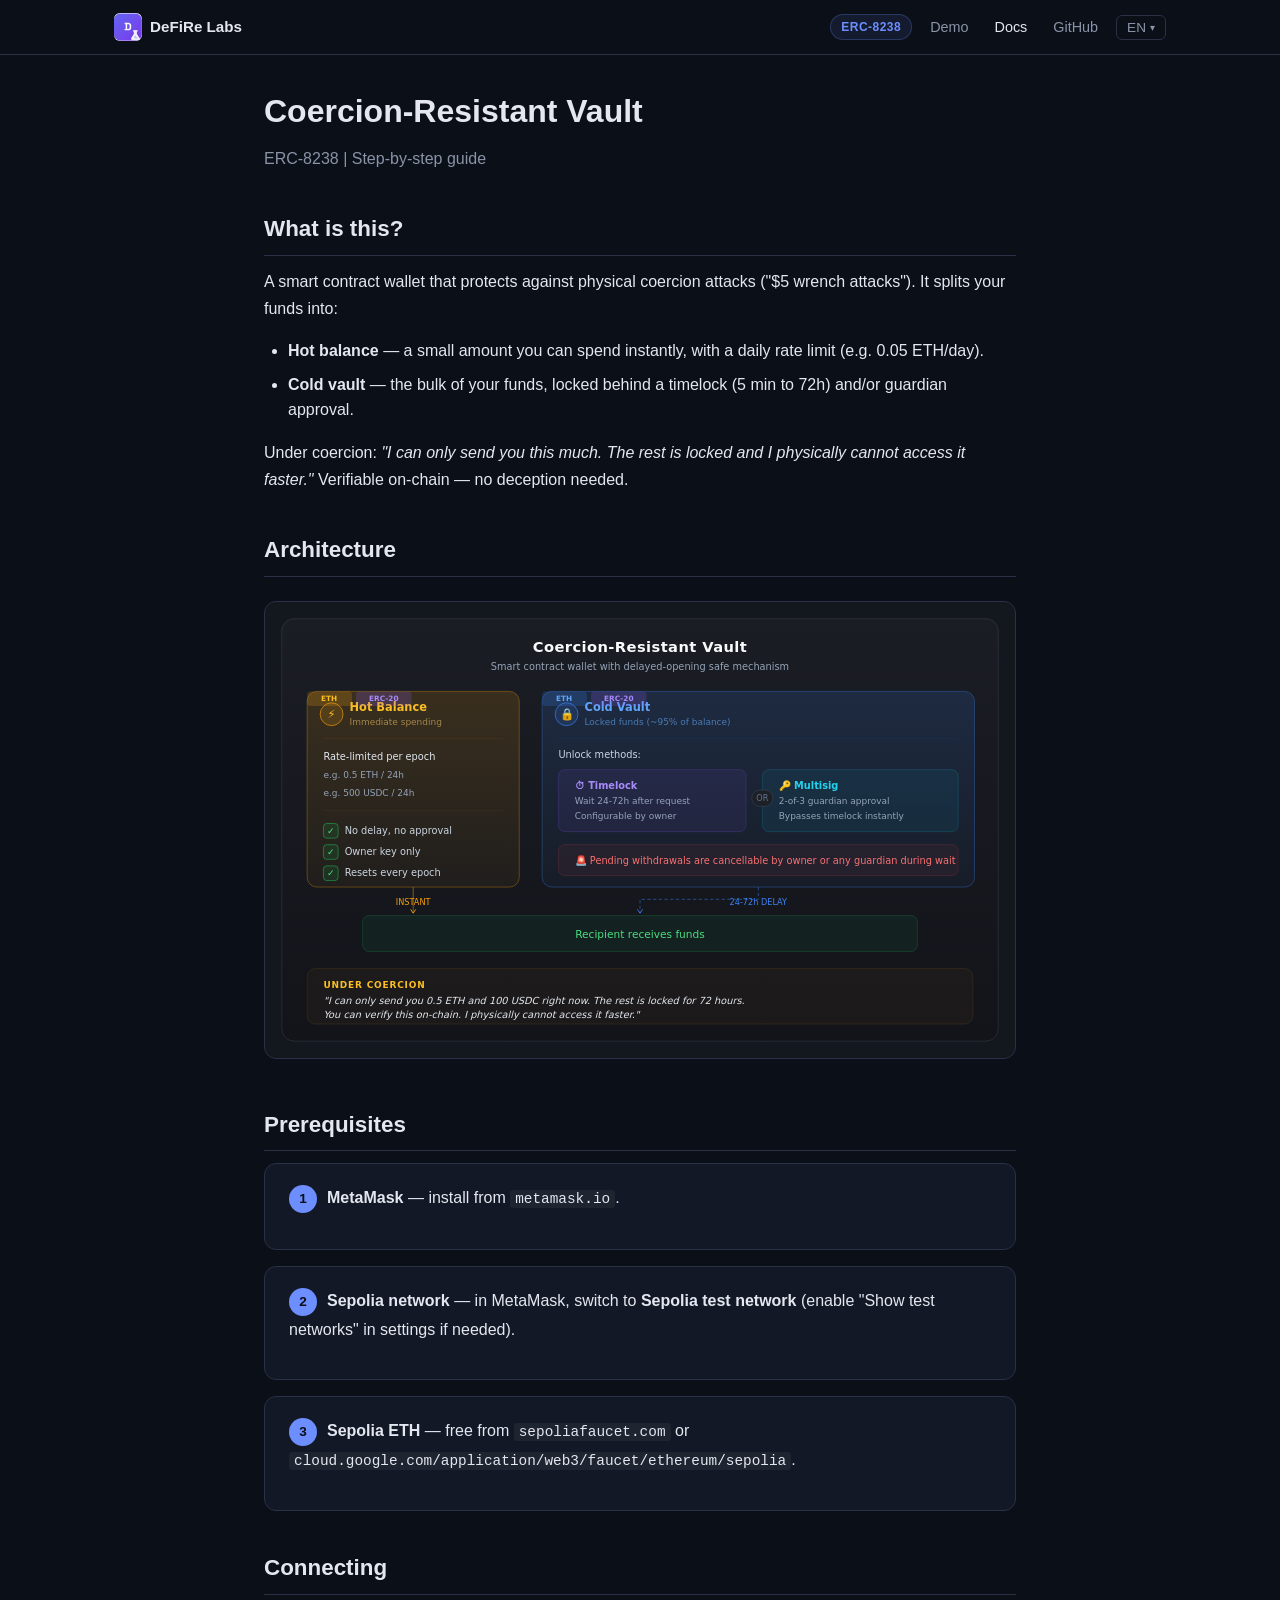
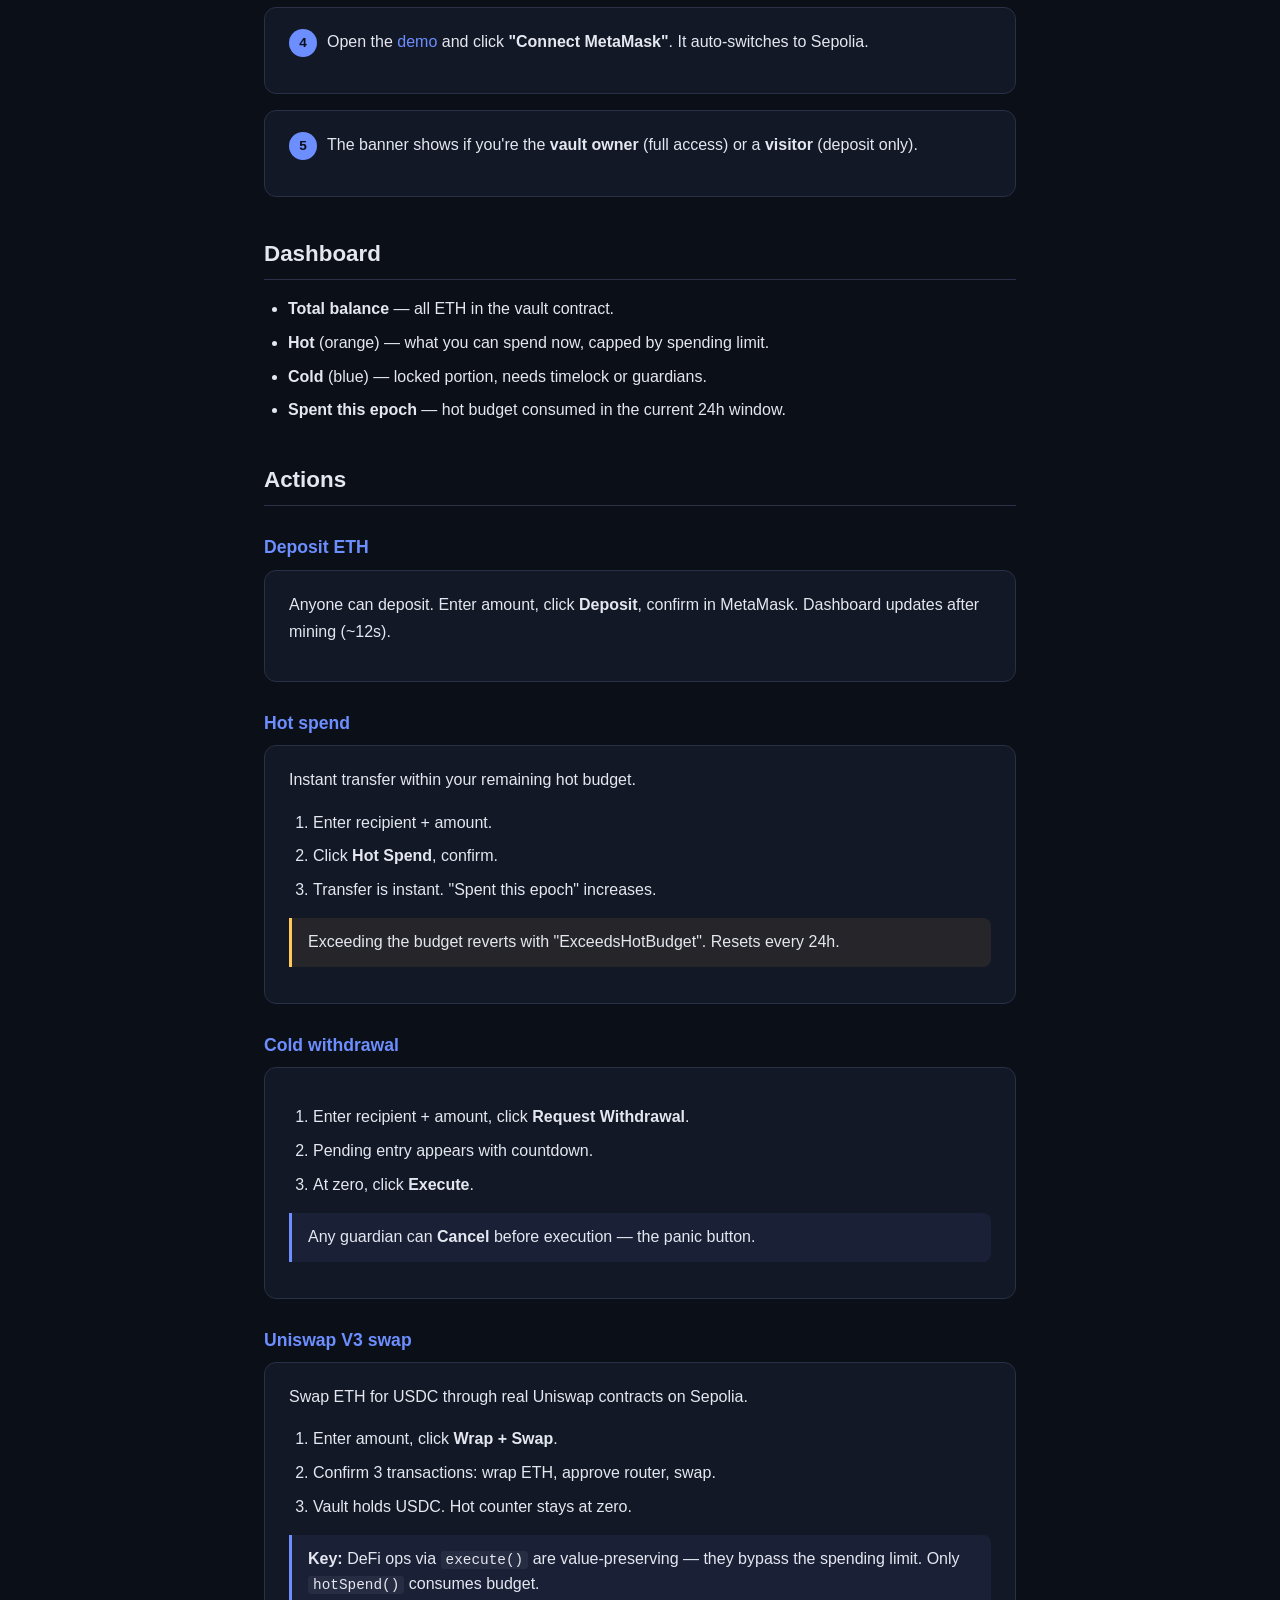
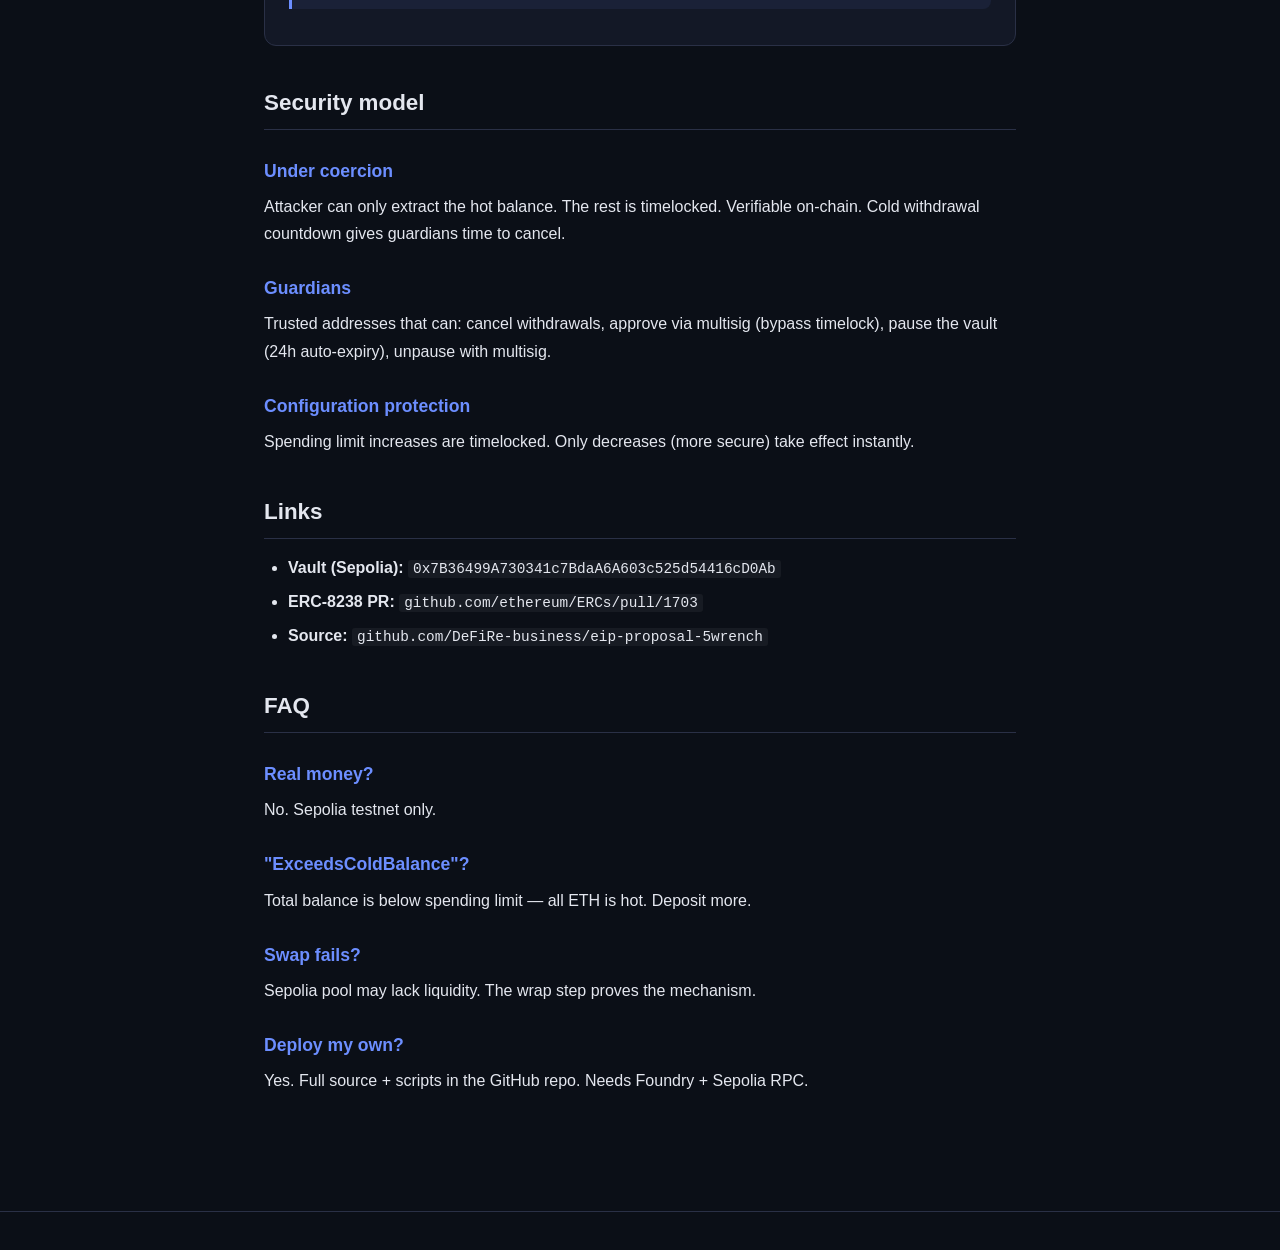
==== commit c6109af9: "fix: use real DeFiRe Labs PNG logo, add vault diagram to docs" ====
--- a/demo/docs-en.html
+++ b/demo/docs-en.html
@@ -21,6 +21,9 @@
       <li><strong>Cold vault</strong> — the bulk of your funds, locked behind a timelock (5 min to 72h) and/or guardian approval.</li>
     </ul>
     <p>Under coercion: <em>"I can only send you this much. The rest is locked and I physically cannot access it faster."</em> Verifiable on-chain — no deception needed.</p>
+
+    <h2>Architecture</h2>
+    <p class="diagram-wrap"><img src="../assets/vault-diagram.svg" alt="Coercion-Resistant Vault Architecture" /></p>
 
     <h2>Prerequisites</h2>
     <div class="step"><p><span class="step-number">1</span><strong>MetaMask</strong> — install from <code>metamask.io</code>.</p></div>
--- a/demo/styles.css
+++ b/demo/styles.css
@@ -132,6 +132,10 @@
 .callout { background:rgba(108,142,255,.08); border-left:3px solid var(--accent); padding:12px 16px; border-radius:0 8px 8px 0; margin-bottom:16px; }
 .callout-warn { background:rgba(255,200,87,.08); border-left-color:var(--warn); }
 
+/* Diagram */
+.diagram-wrap { text-align:center; margin:24px 0; }
+.diagram-wrap img { max-width:100%; height:auto; border:1px solid var(--border); border-radius:12px; background:rgba(255,255,255,.03); padding:16px; }
+
 /* ══════════════════════════════════════════════ */
 /*  Responsive                                  */
 /* ══════════════════════════════════════════════ */
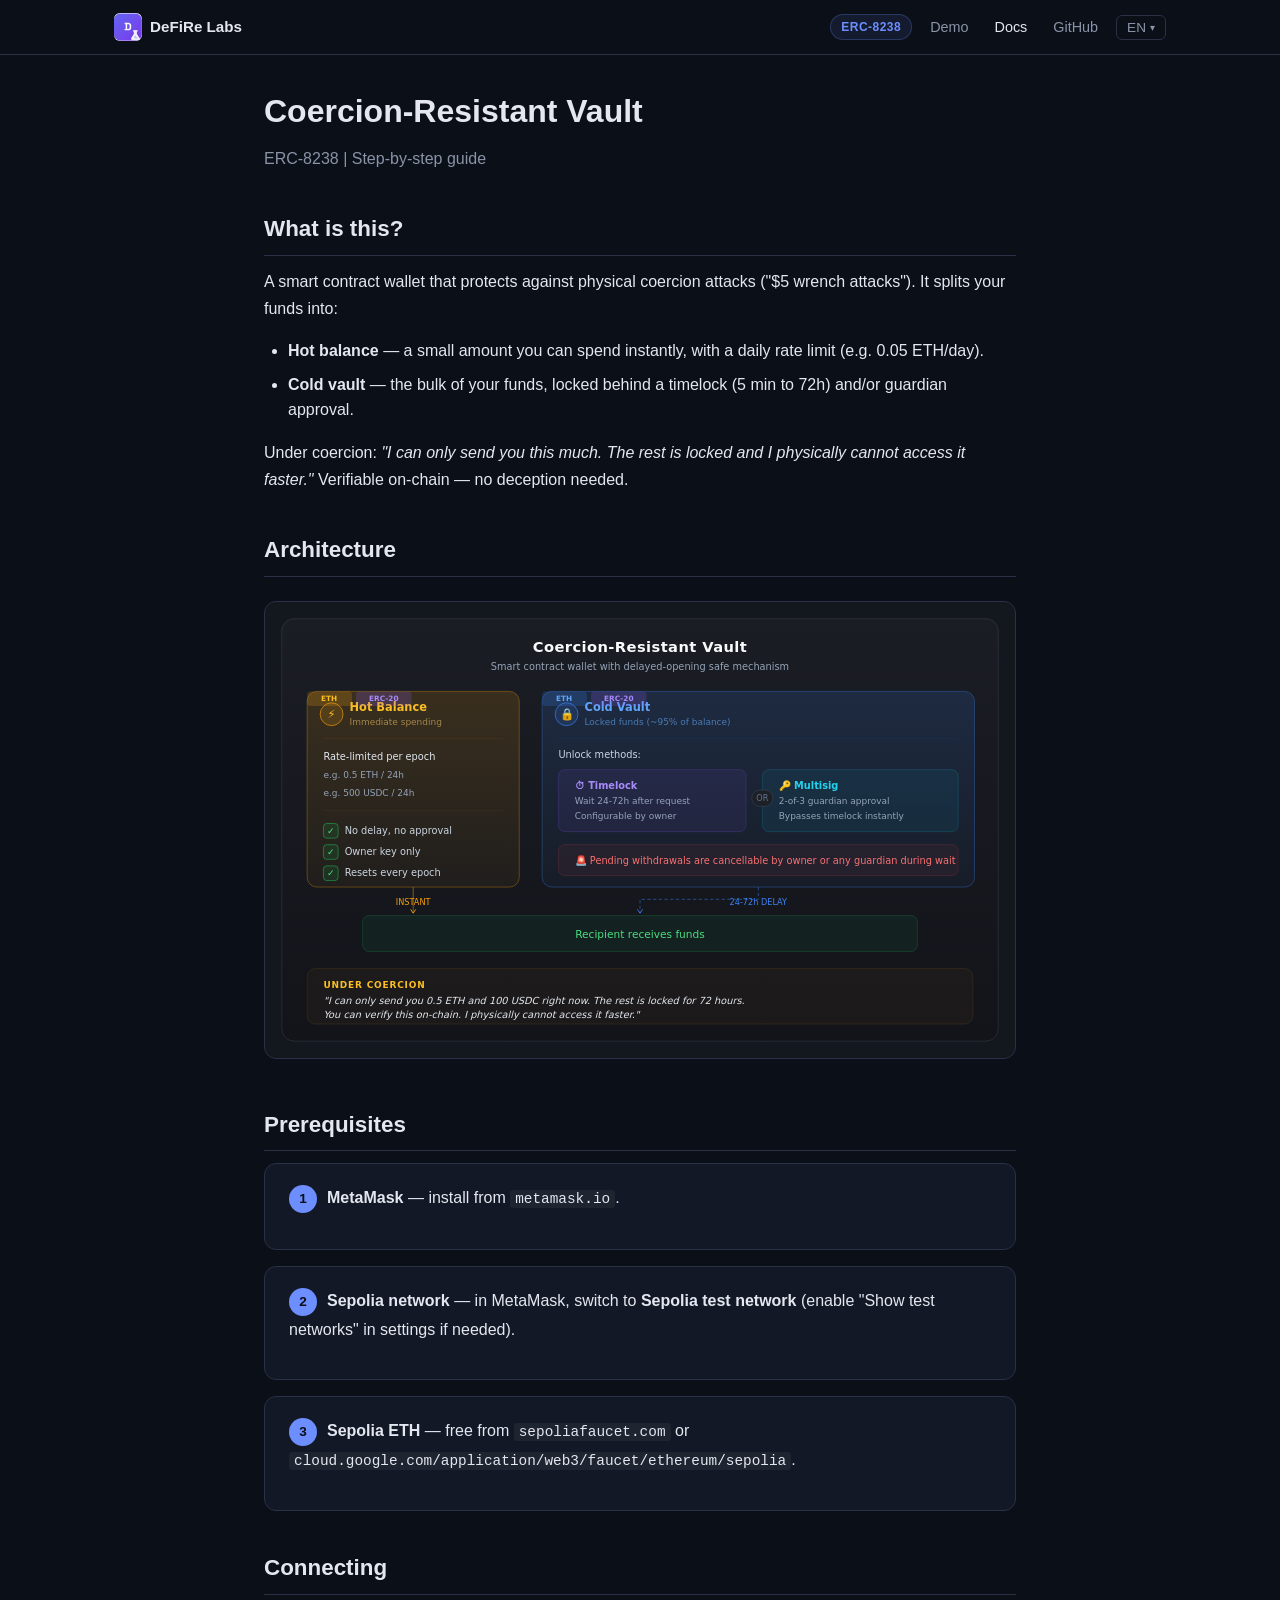
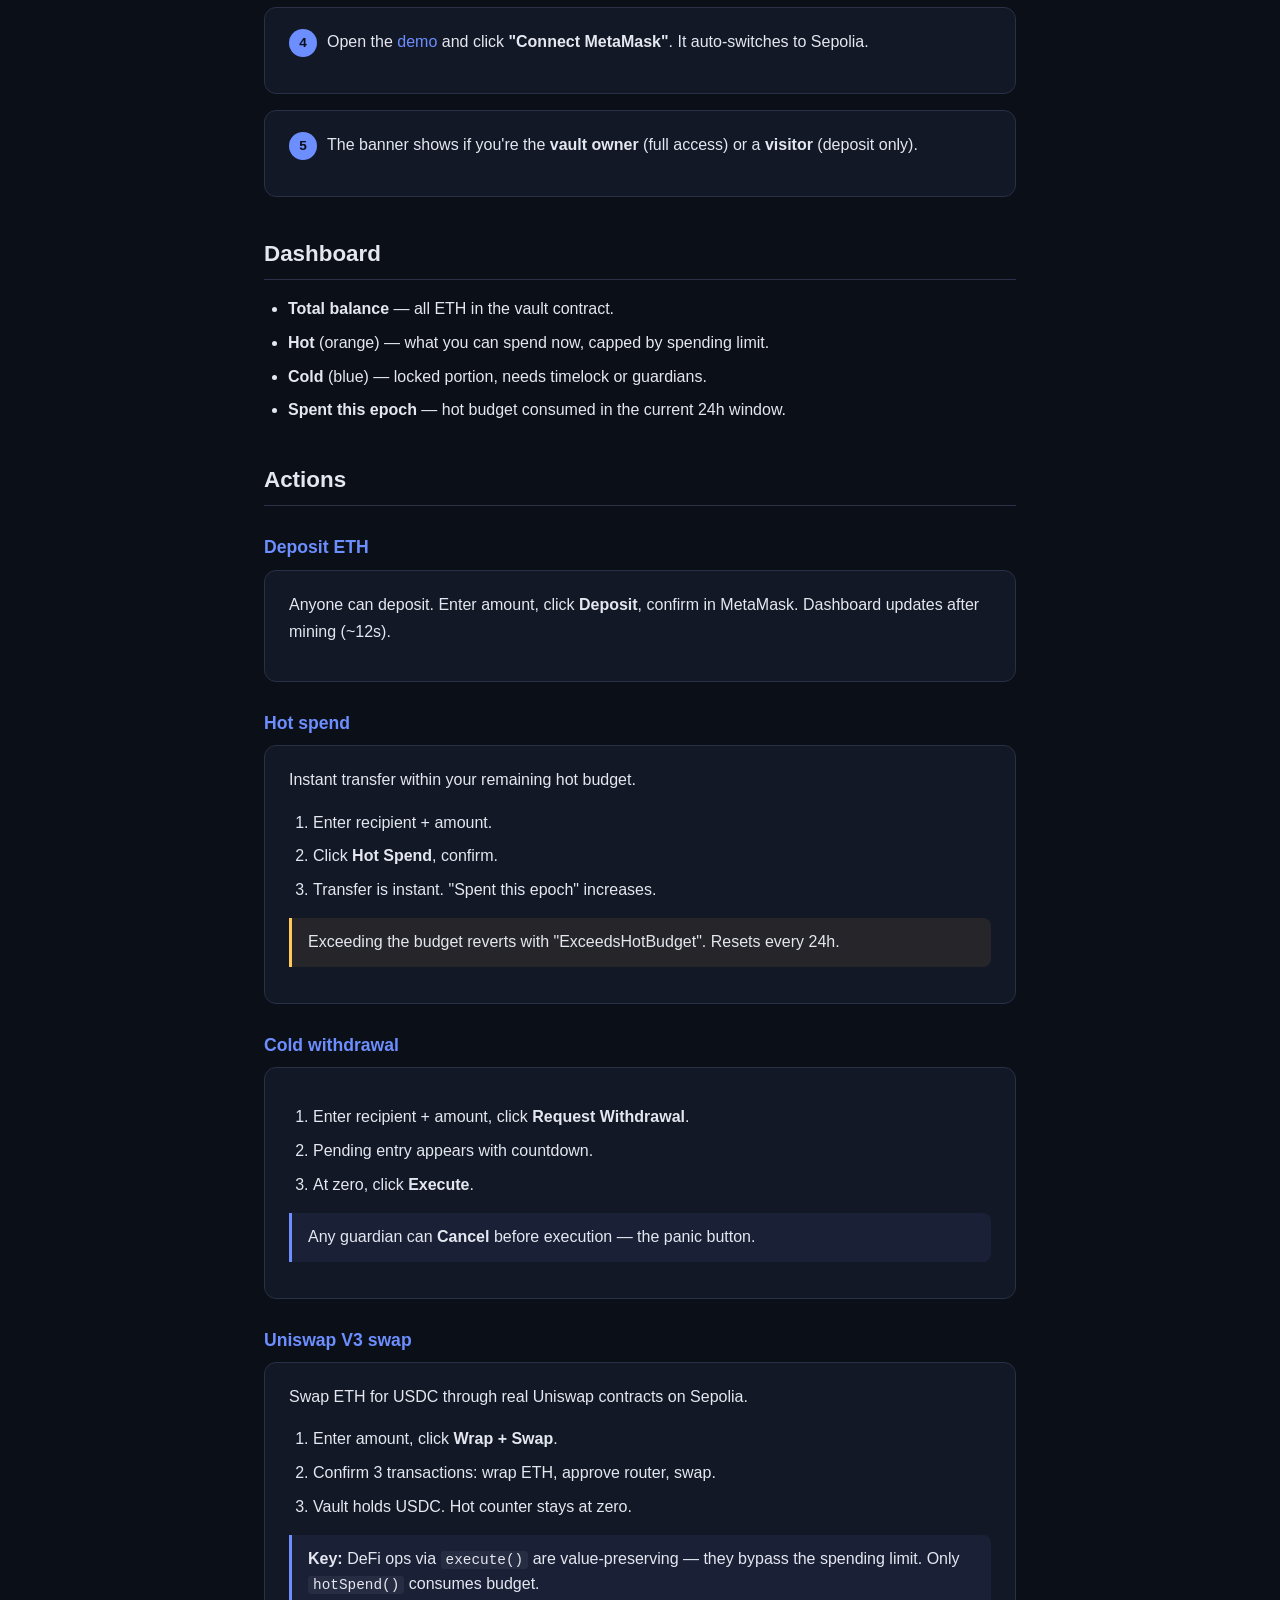
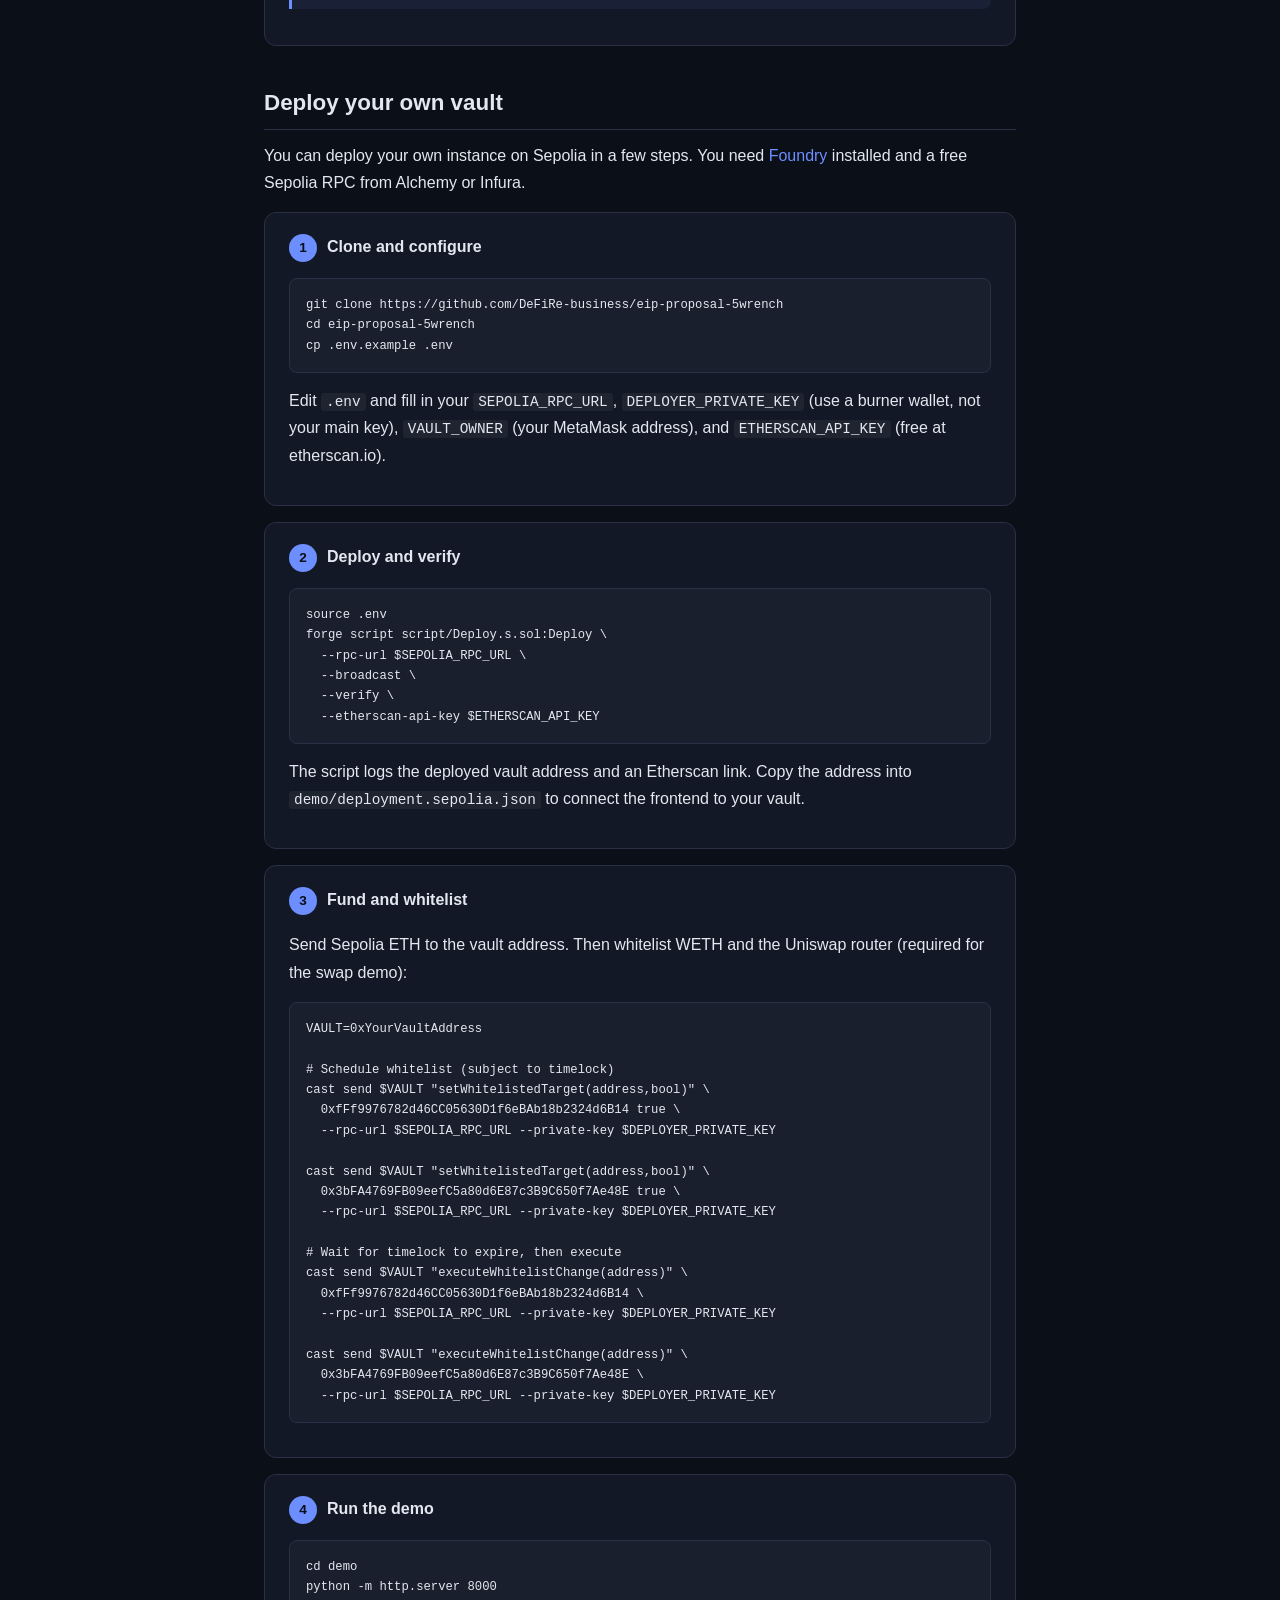
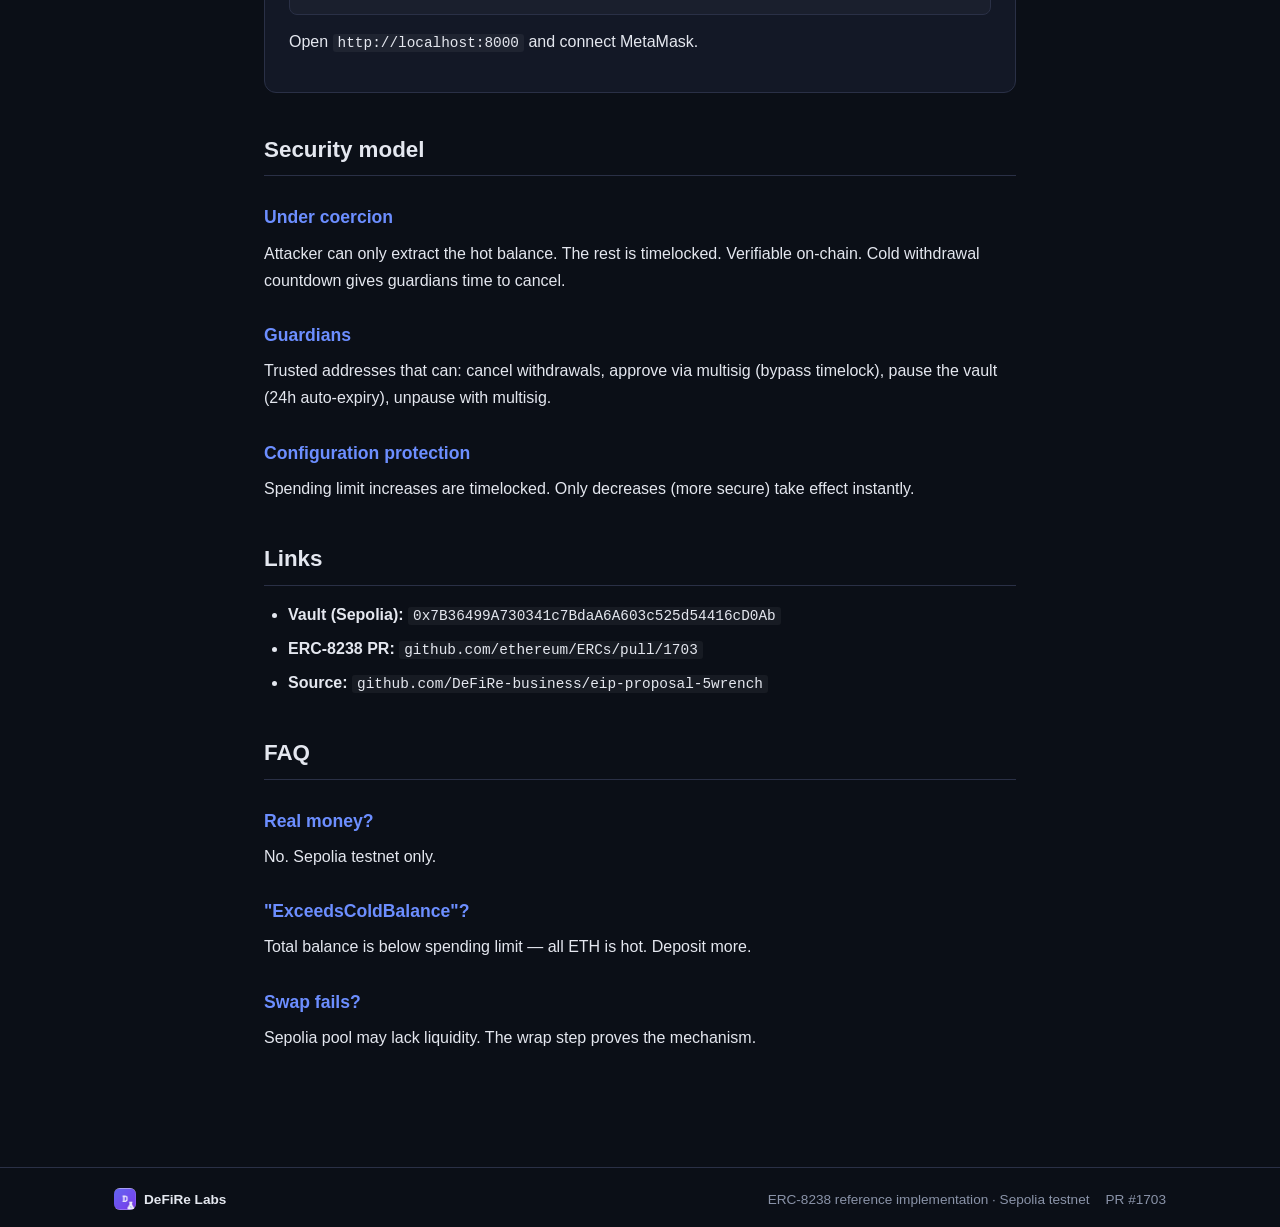
==== commit d5b22958: "docs: add deploy-your-own-vault instructions to docs and README" ====
--- a/demo/docs-en.html
+++ b/demo/docs-en.html
@@ -67,6 +67,55 @@
       <div class="callout"><strong>Key:</strong> DeFi ops via <code>execute()</code> are value-preserving — they bypass the spending limit. Only <code>hotSpend()</code> consumes budget.</div>
     </div>
 
+    <h2>Deploy your own vault</h2>
+    <p>You can deploy your own instance on Sepolia in a few steps. You need <a href="https://book.getfoundry.sh/" target="_blank" rel="noopener">Foundry</a> installed and a free Sepolia RPC from Alchemy or Infura.</p>
+    <div class="step">
+      <p><span class="step-number">1</span><strong>Clone and configure</strong></p>
+      <pre><code>git clone https://github.com/DeFiRe-business/eip-proposal-5wrench
+cd eip-proposal-5wrench
+cp .env.example .env</code></pre>
+      <p>Edit <code>.env</code> and fill in your <code>SEPOLIA_RPC_URL</code>, <code>DEPLOYER_PRIVATE_KEY</code> (use a burner wallet, not your main key), <code>VAULT_OWNER</code> (your MetaMask address), and <code>ETHERSCAN_API_KEY</code> (free at etherscan.io).</p>
+    </div>
+    <div class="step">
+      <p><span class="step-number">2</span><strong>Deploy and verify</strong></p>
+      <pre><code>source .env
+forge script script/Deploy.s.sol:Deploy \
+  --rpc-url $SEPOLIA_RPC_URL \
+  --broadcast \
+  --verify \
+  --etherscan-api-key $ETHERSCAN_API_KEY</code></pre>
+      <p>The script logs the deployed vault address and an Etherscan link. Copy the address into <code>demo/deployment.sepolia.json</code> to connect the frontend to your vault.</p>
+    </div>
+    <div class="step">
+      <p><span class="step-number">3</span><strong>Fund and whitelist</strong></p>
+      <p>Send Sepolia ETH to the vault address. Then whitelist WETH and the Uniswap router (required for the swap demo):</p>
+      <pre><code>VAULT=0xYourVaultAddress
+
+# Schedule whitelist (subject to timelock)
+cast send $VAULT "setWhitelistedTarget(address,bool)" \
+  0xfFf9976782d46CC05630D1f6eBAb18b2324d6B14 true \
+  --rpc-url $SEPOLIA_RPC_URL --private-key $DEPLOYER_PRIVATE_KEY
+
+cast send $VAULT "setWhitelistedTarget(address,bool)" \
+  0x3bFA4769FB09eefC5a80d6E87c3B9C650f7Ae48E true \
+  --rpc-url $SEPOLIA_RPC_URL --private-key $DEPLOYER_PRIVATE_KEY
+
+# Wait for timelock to expire, then execute
+cast send $VAULT "executeWhitelistChange(address)" \
+  0xfFf9976782d46CC05630D1f6eBAb18b2324d6B14 \
+  --rpc-url $SEPOLIA_RPC_URL --private-key $DEPLOYER_PRIVATE_KEY
+
+cast send $VAULT "executeWhitelistChange(address)" \
+  0x3bFA4769FB09eefC5a80d6E87c3B9C650f7Ae48E \
+  --rpc-url $SEPOLIA_RPC_URL --private-key $DEPLOYER_PRIVATE_KEY</code></pre>
+    </div>
+    <div class="step">
+      <p><span class="step-number">4</span><strong>Run the demo</strong></p>
+      <pre><code>cd demo
+python -m http.server 8000</code></pre>
+      <p>Open <code>http://localhost:8000</code> and connect MetaMask.</p>
+    </div>
+
     <h2>Security model</h2>
     <h3>Under coercion</h3>
     <p>Attacker can only extract the hot balance. The rest is timelocked. Verifiable on-chain. Cold withdrawal countdown gives guardians time to cancel.</p>
@@ -86,7 +135,6 @@
     <h3>Real money?</h3><p>No. Sepolia testnet only.</p>
     <h3>"ExceedsColdBalance"?</h3><p>Total balance is below spending limit — all ETH is hot. Deposit more.</p>
     <h3>Swap fails?</h3><p>Sepolia pool may lack liquidity. The wrap step proves the mechanism.</p>
-    <h3>Deploy my own?</h3><p>Yes. Full source + scripts in the GitHub repo. Needs Foundry + Sepolia RPC.</p>
   </div>
 
   <footer id="site-footer"></footer>
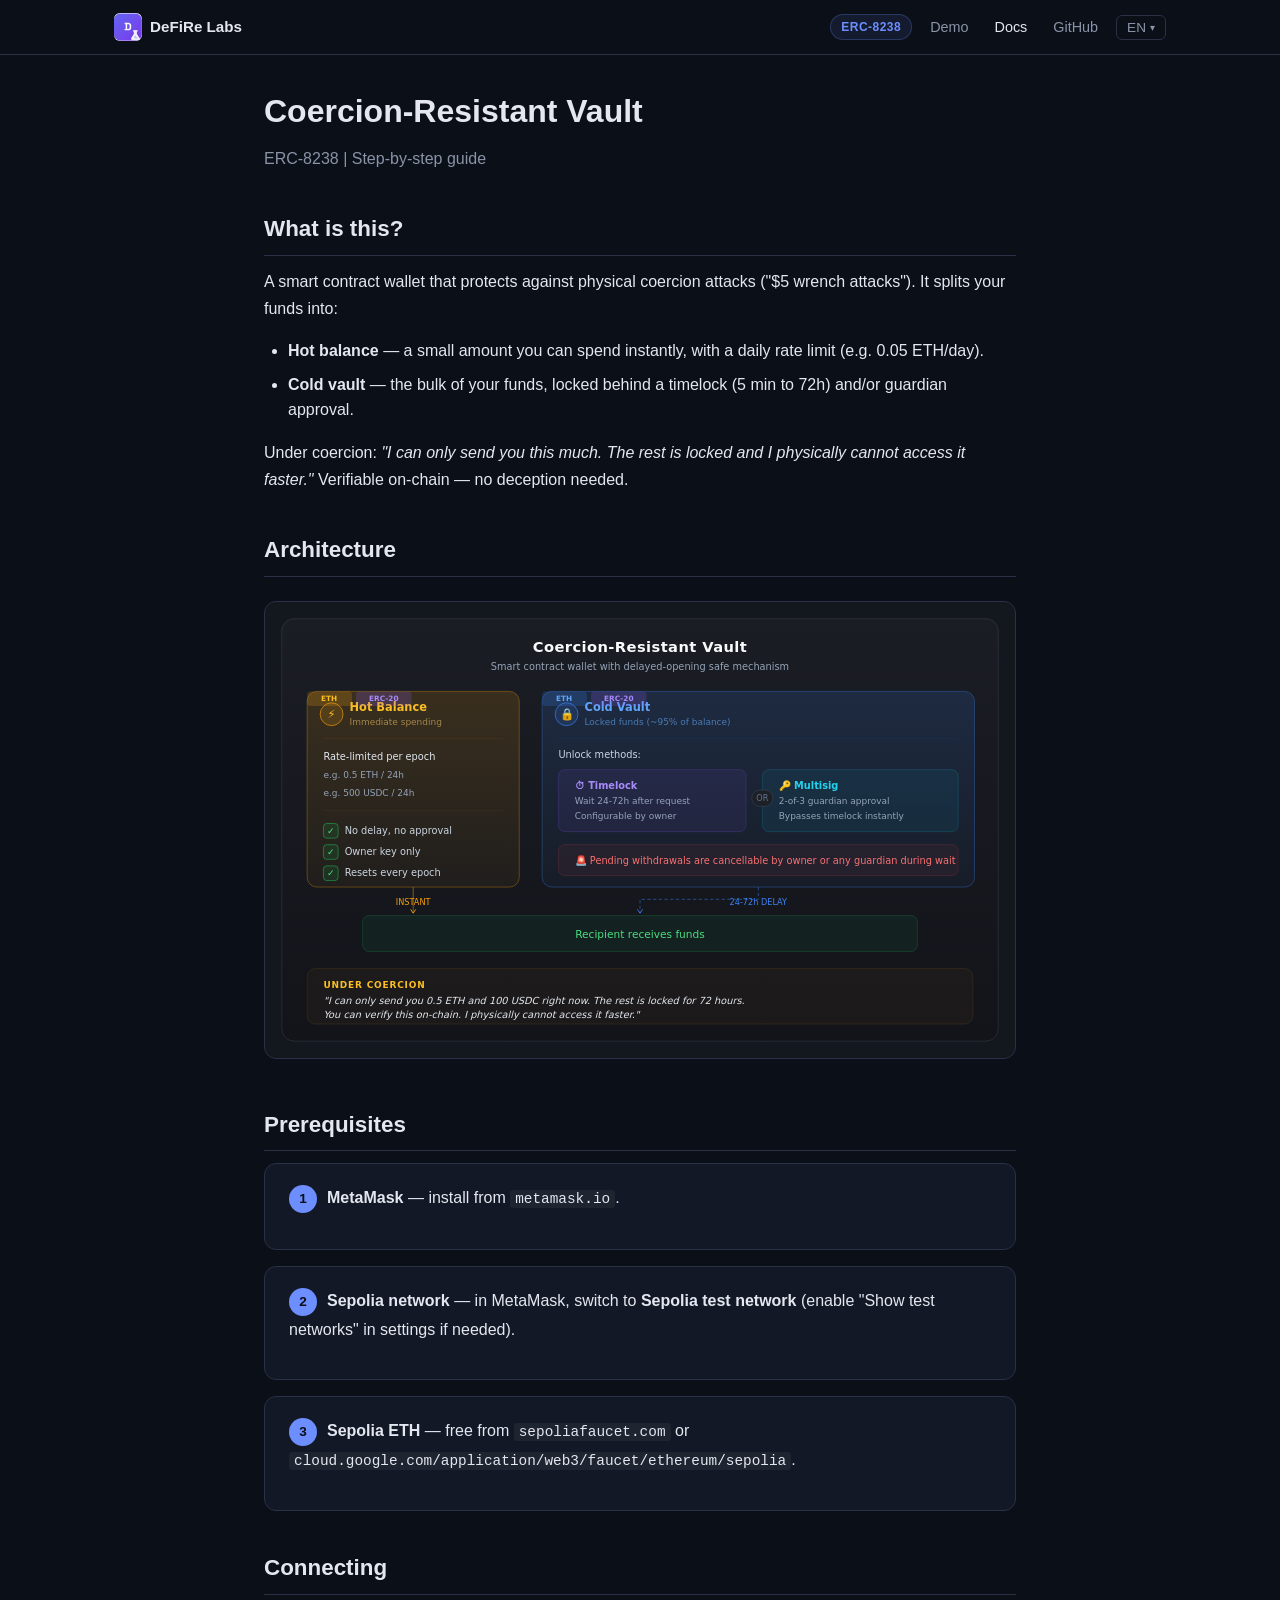
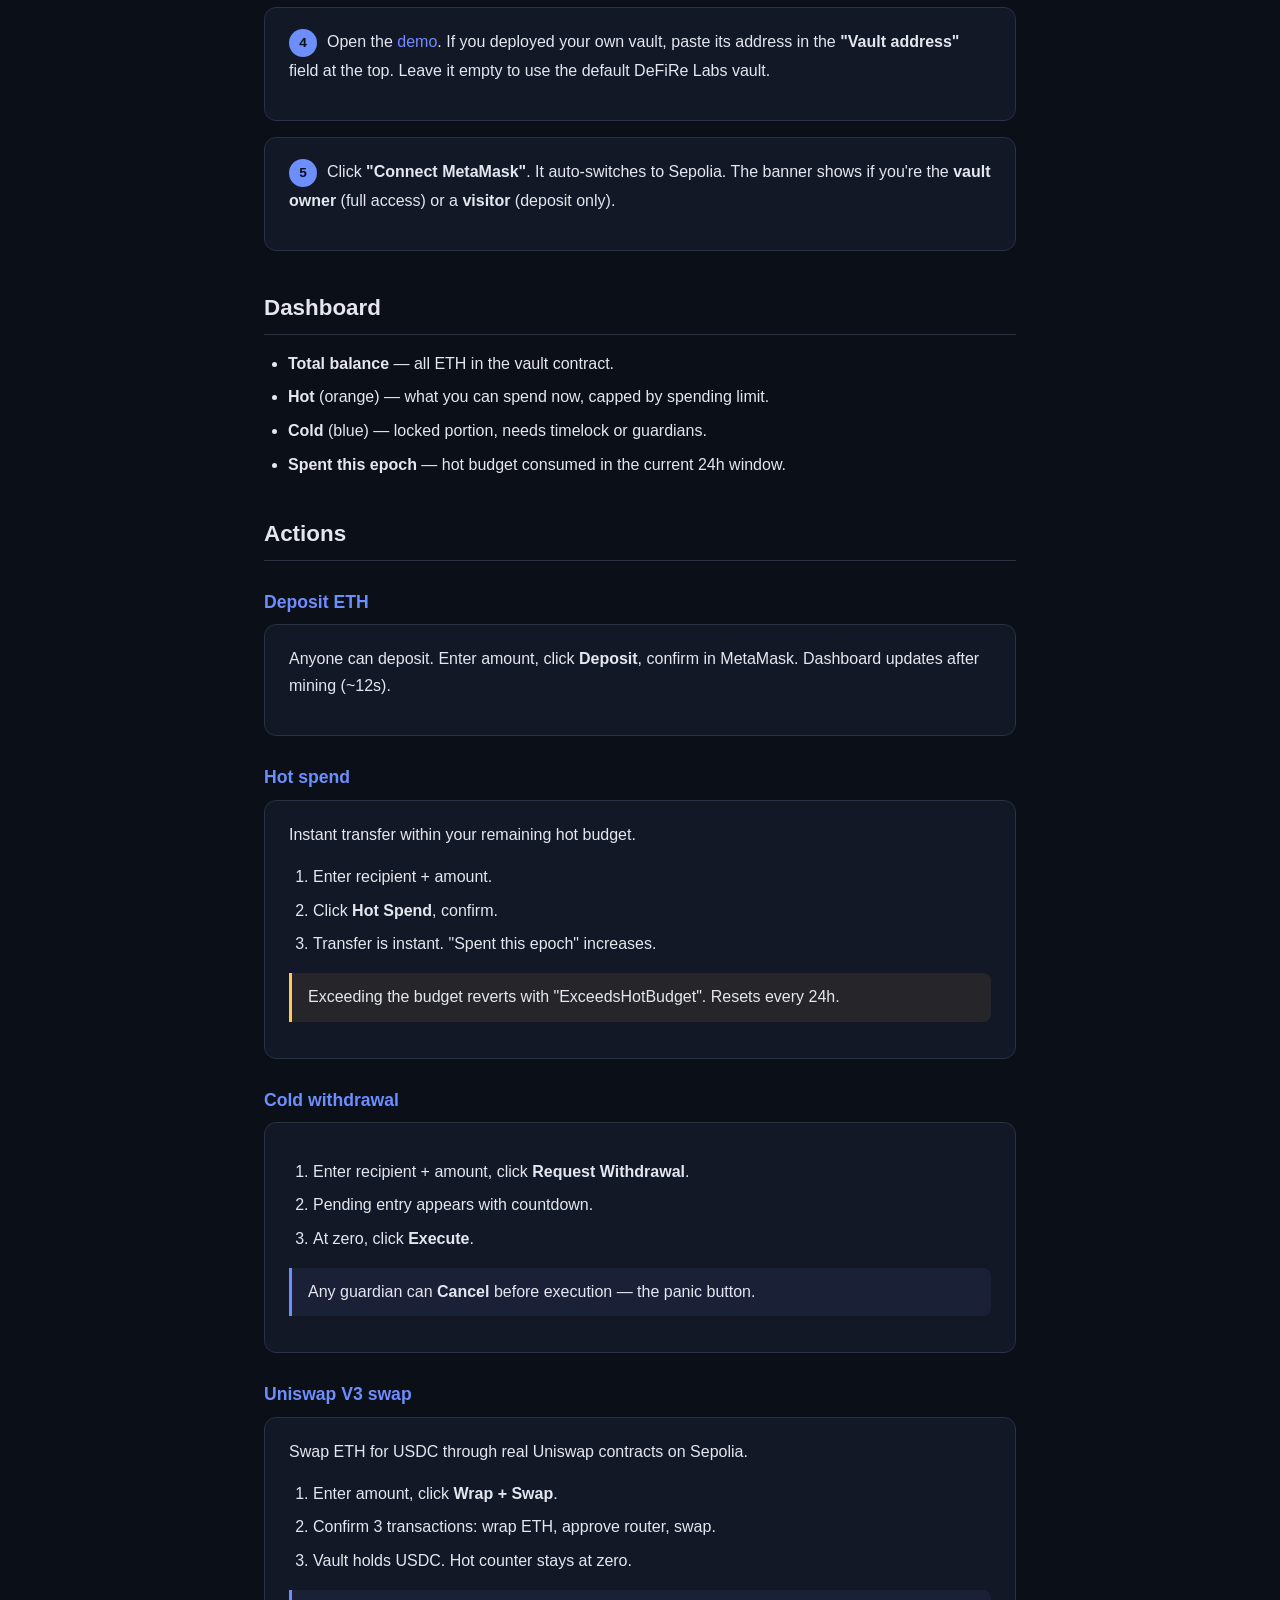
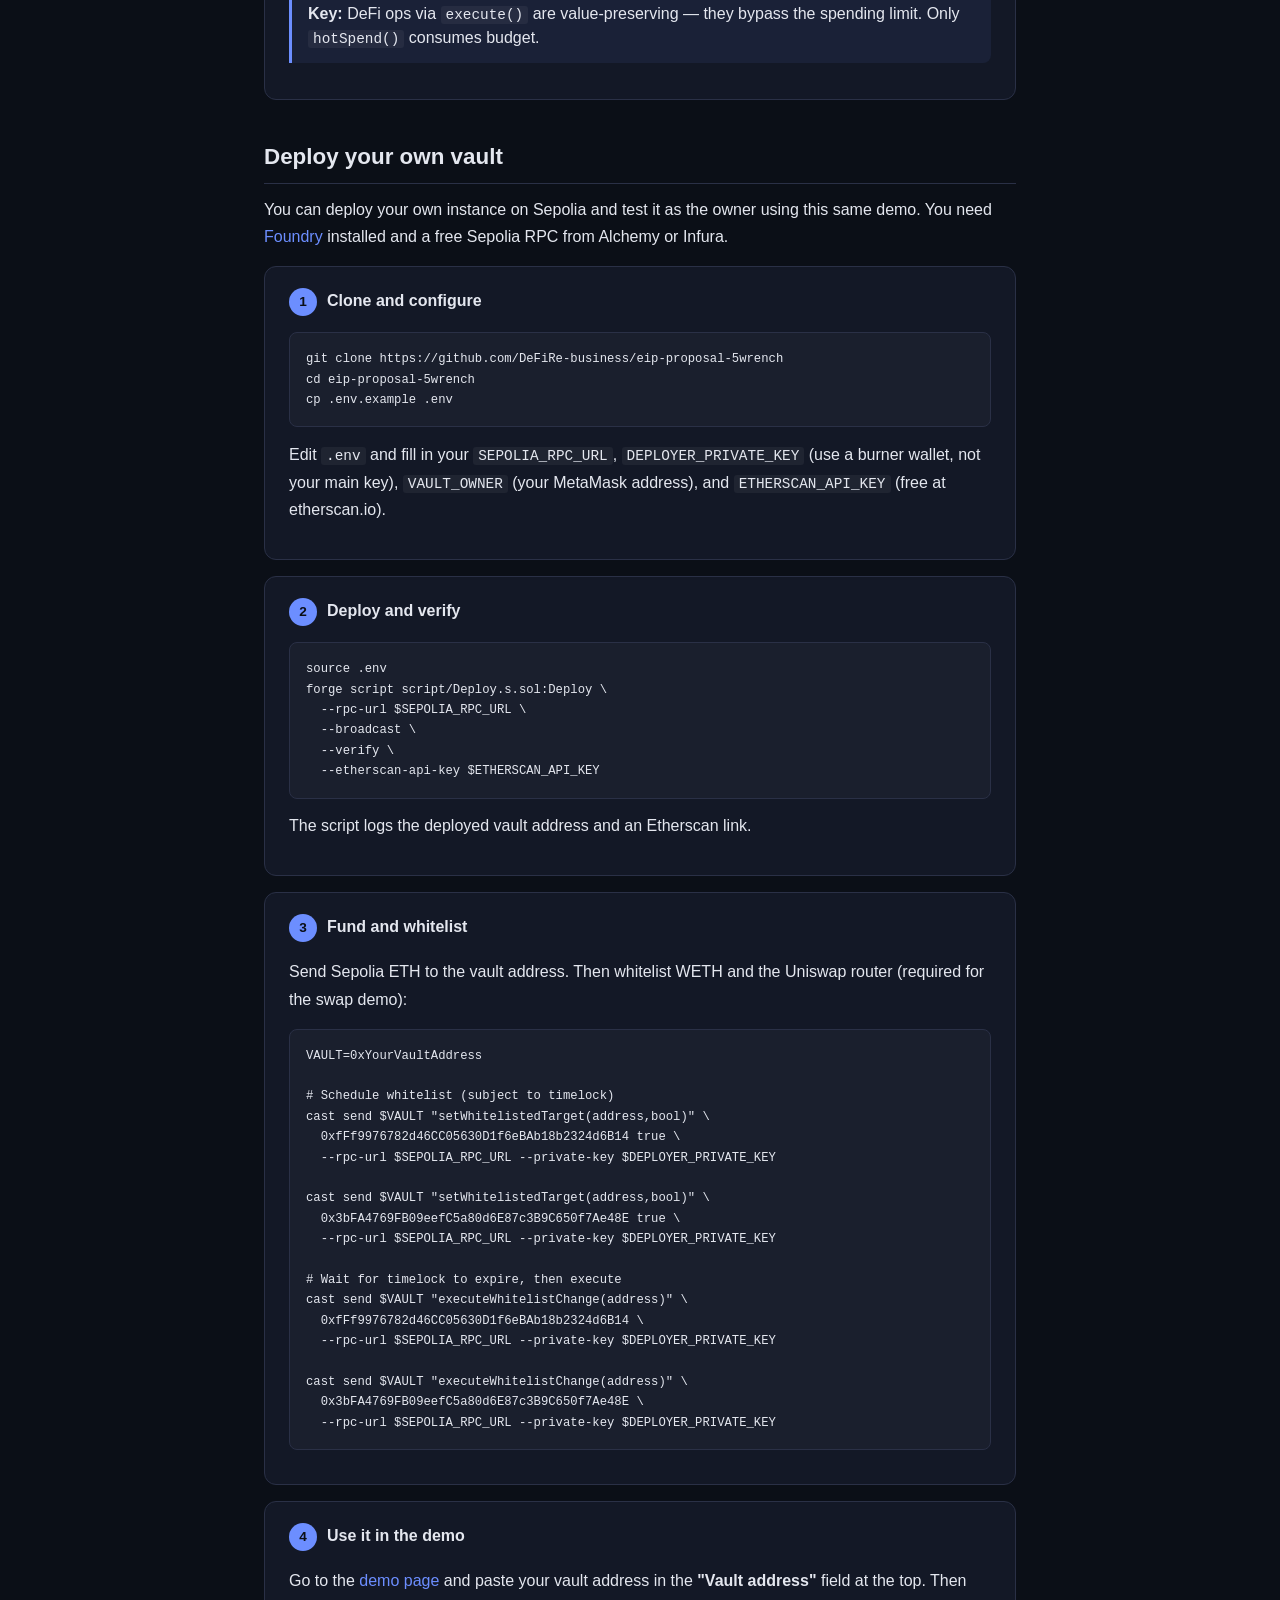
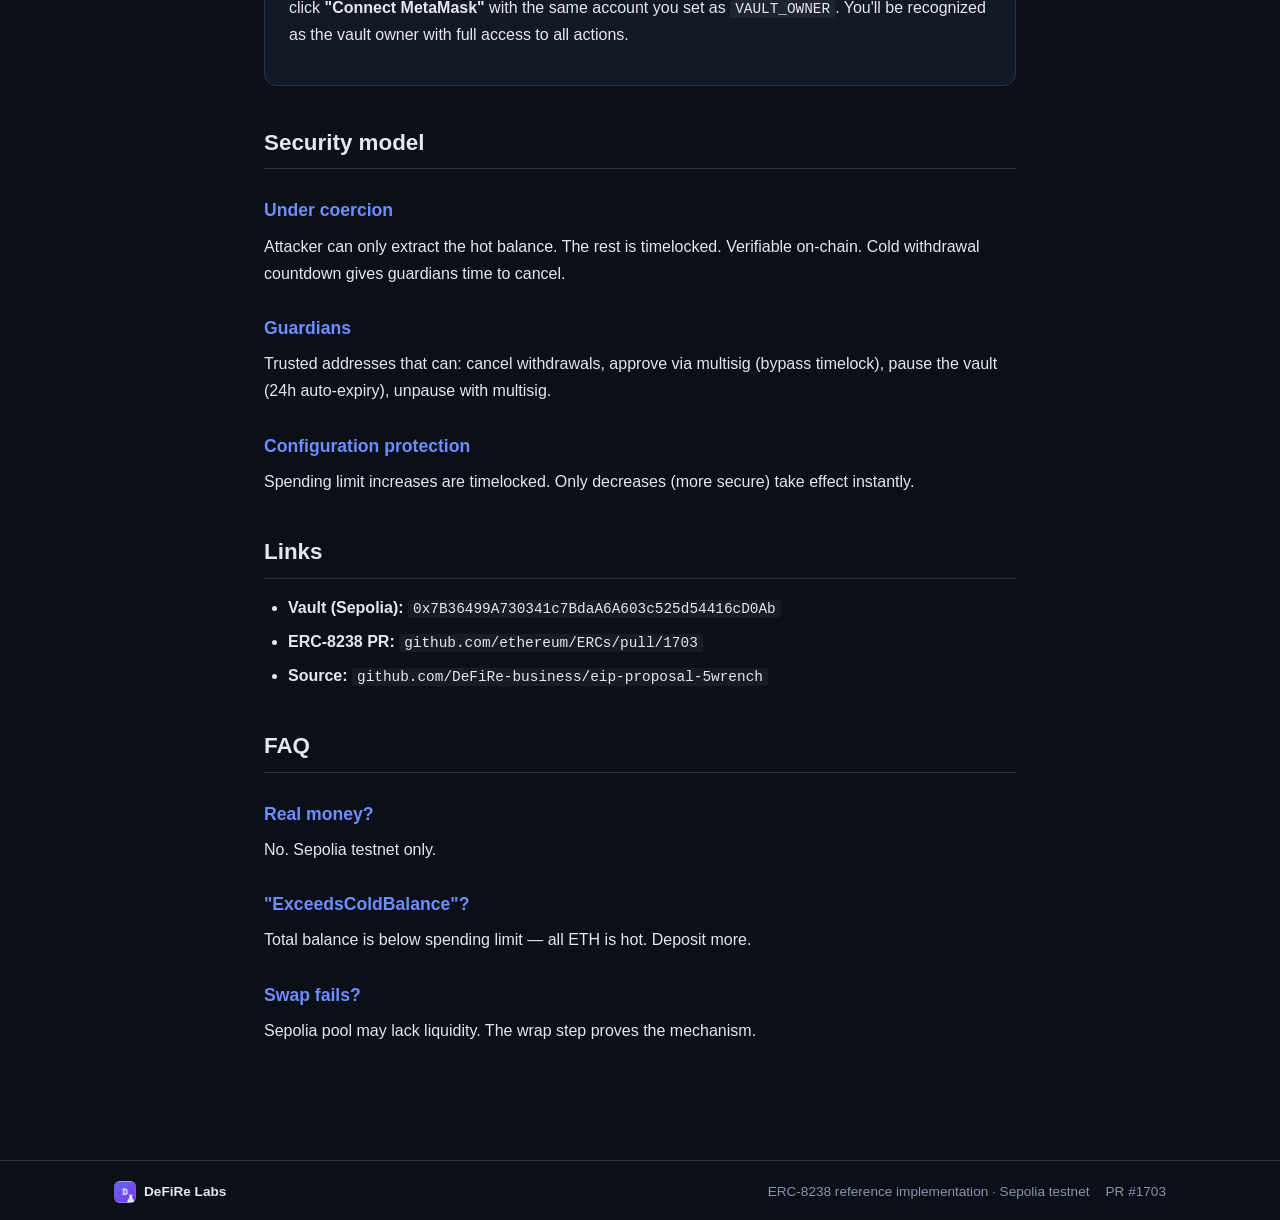
==== commit eed6b0c7: "feat: custom vault address input — visitors can test their own deployment" ====
--- a/demo/docs-en.html
+++ b/demo/docs-en.html
@@ -31,8 +31,8 @@
     <div class="step"><p><span class="step-number">3</span><strong>Sepolia ETH</strong> — free from <code>sepoliafaucet.com</code> or <code>cloud.google.com/application/web3/faucet/ethereum/sepolia</code>.</p></div>
 
     <h2>Connecting</h2>
-    <div class="step"><p><span class="step-number">4</span>Open the <a href="index.html">demo</a> and click <strong>"Connect MetaMask"</strong>. It auto-switches to Sepolia.</p></div>
-    <div class="step"><p><span class="step-number">5</span>The banner shows if you're the <strong>vault owner</strong> (full access) or a <strong>visitor</strong> (deposit only).</p></div>
+    <div class="step"><p><span class="step-number">4</span>Open the <a href="index.html">demo</a>. If you deployed your own vault, paste its address in the <strong>"Vault address"</strong> field at the top. Leave it empty to use the default DeFiRe Labs vault.</p></div>
+    <div class="step"><p><span class="step-number">5</span>Click <strong>"Connect MetaMask"</strong>. It auto-switches to Sepolia. The banner shows if you're the <strong>vault owner</strong> (full access) or a <strong>visitor</strong> (deposit only).</p></div>
 
     <h2>Dashboard</h2>
     <ul>
@@ -68,7 +68,7 @@
     </div>
 
     <h2>Deploy your own vault</h2>
-    <p>You can deploy your own instance on Sepolia in a few steps. You need <a href="https://book.getfoundry.sh/" target="_blank" rel="noopener">Foundry</a> installed and a free Sepolia RPC from Alchemy or Infura.</p>
+    <p>You can deploy your own instance on Sepolia and test it as the owner using this same demo. You need <a href="https://book.getfoundry.sh/" target="_blank" rel="noopener">Foundry</a> installed and a free Sepolia RPC from Alchemy or Infura.</p>
     <div class="step">
       <p><span class="step-number">1</span><strong>Clone and configure</strong></p>
       <pre><code>git clone https://github.com/DeFiRe-business/eip-proposal-5wrench
@@ -84,7 +84,7 @@
   --broadcast \
   --verify \
   --etherscan-api-key $ETHERSCAN_API_KEY</code></pre>
-      <p>The script logs the deployed vault address and an Etherscan link. Copy the address into <code>demo/deployment.sepolia.json</code> to connect the frontend to your vault.</p>
+      <p>The script logs the deployed vault address and an Etherscan link.</p>
     </div>
     <div class="step">
       <p><span class="step-number">3</span><strong>Fund and whitelist</strong></p>
@@ -110,10 +110,8 @@
   --rpc-url $SEPOLIA_RPC_URL --private-key $DEPLOYER_PRIVATE_KEY</code></pre>
     </div>
     <div class="step">
-      <p><span class="step-number">4</span><strong>Run the demo</strong></p>
-      <pre><code>cd demo
-python -m http.server 8000</code></pre>
-      <p>Open <code>http://localhost:8000</code> and connect MetaMask.</p>
+      <p><span class="step-number">4</span><strong>Use it in the demo</strong></p>
+      <p>Go to the <a href="index.html">demo page</a> and paste your vault address in the <strong>"Vault address"</strong> field at the top. Then click <strong>"Connect MetaMask"</strong> with the same account you set as <code>VAULT_OWNER</code>. You'll be recognized as the vault owner with full access to all actions.</p>
     </div>
 
     <h2>Security model</h2>
--- a/demo/styles.css
+++ b/demo/styles.css
@@ -60,6 +60,18 @@
 .hero { margin-bottom:24px; }
 .hero h1 { font-size:1.8rem; margin-bottom:8px; }
 .subtitle { color:var(--text-muted); font-size:.95rem; max-width:680px; margin:0; }
+
+/* ══════════════════════════════════════════════ */
+/*  Custom vault address input                  */
+/* ══════════════════════════════════════════════ */
+.custom-vault-section { padding:16px 20px; }
+.custom-vault-row { display:flex; align-items:center; gap:20px; }
+.custom-vault-info { flex-shrink:0; }
+.custom-vault-info h3 { margin-bottom:2px; }
+.custom-vault-info p { margin:0; }
+.custom-vault-input { flex:1; position:relative; }
+.custom-vault-input input { width:100%; font-family:"SF Mono",Menlo,Consolas,monospace; font-size:.85rem; letter-spacing:.02em; transition:border-color .15s; }
+.custom-vault-status { position:absolute; right:12px; top:50%; transform:translateY(-50%); font-size:.8rem; font-weight:600; pointer-events:none; }
 
 /* ══════════════════════════════════════════════ */
 /*  Cards / Grid / Stats                        */
@@ -146,4 +158,5 @@
   .erc-badge { display:none; }
   .footer-row { flex-direction:column; align-items:flex-start; }
   .footer-row > *:nth-child(2) { margin-left:0; }
+  .custom-vault-row { flex-direction:column; gap:8px; }
 }
